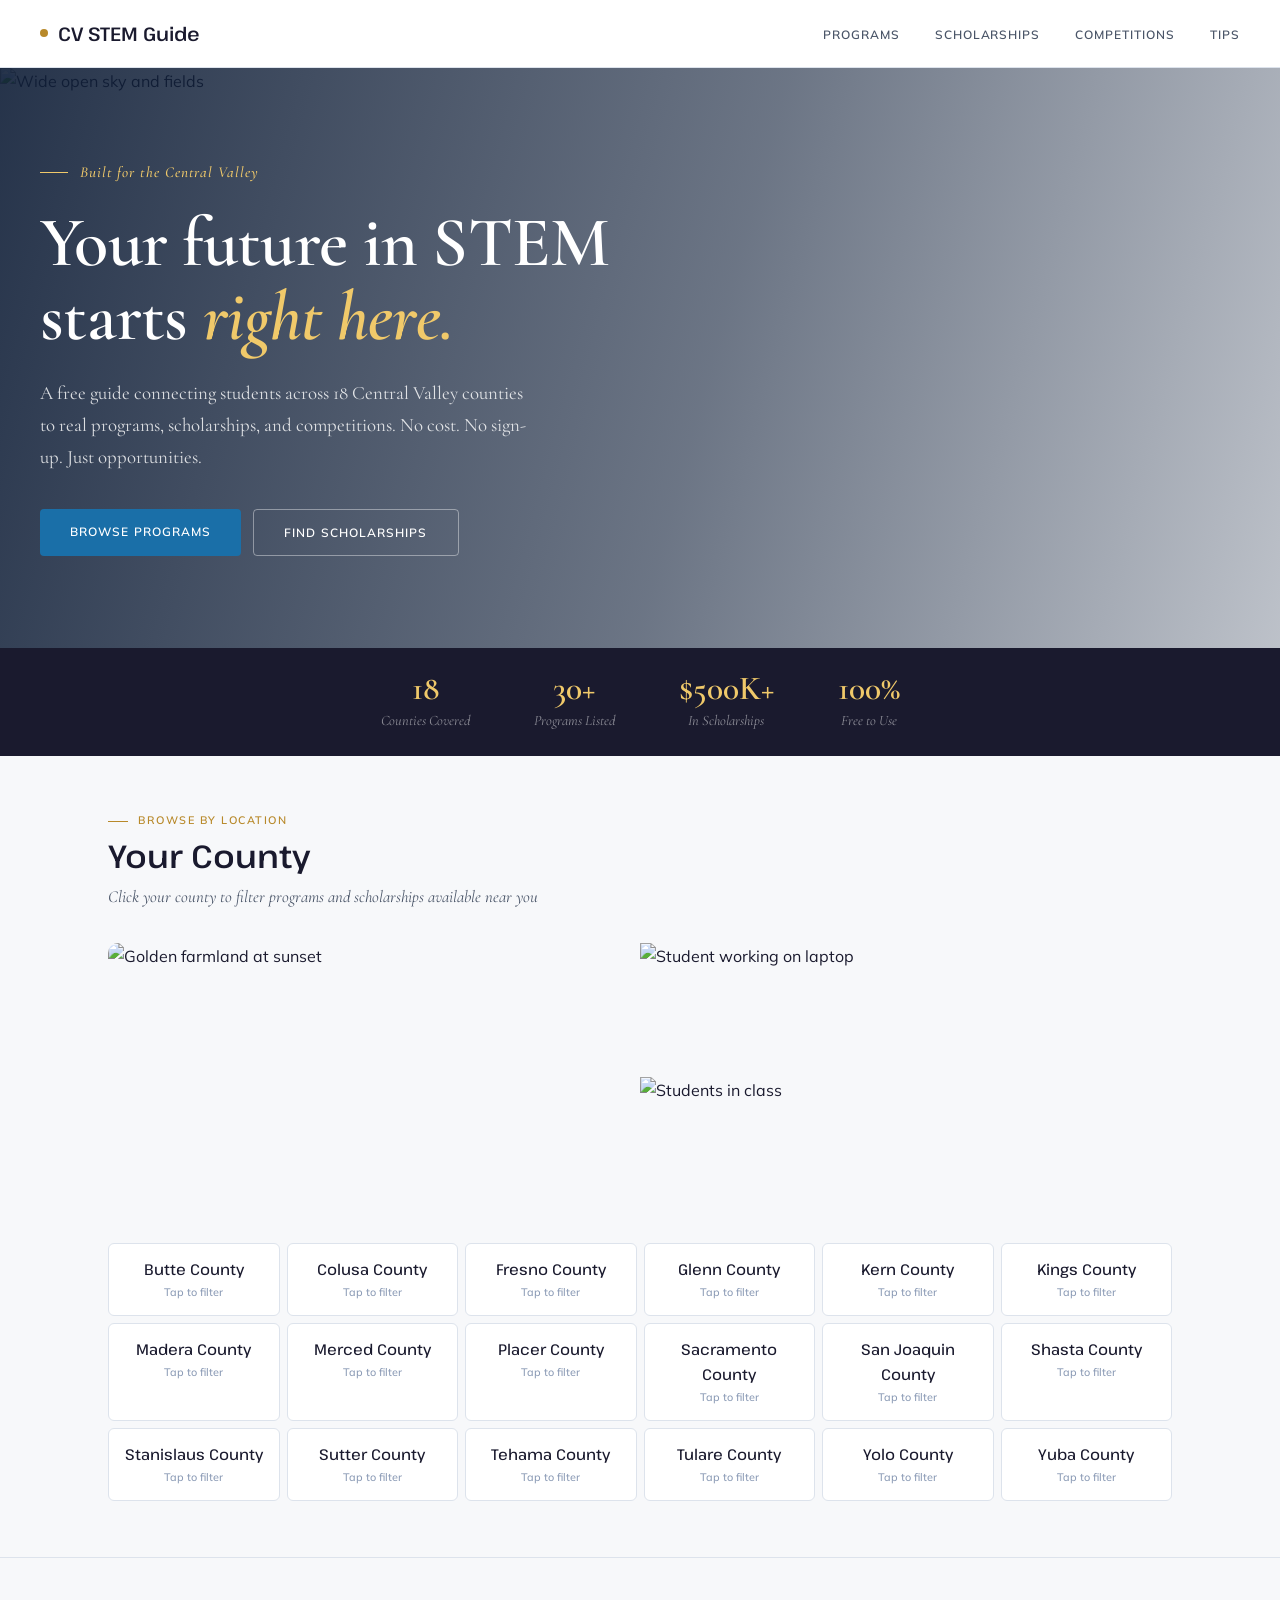
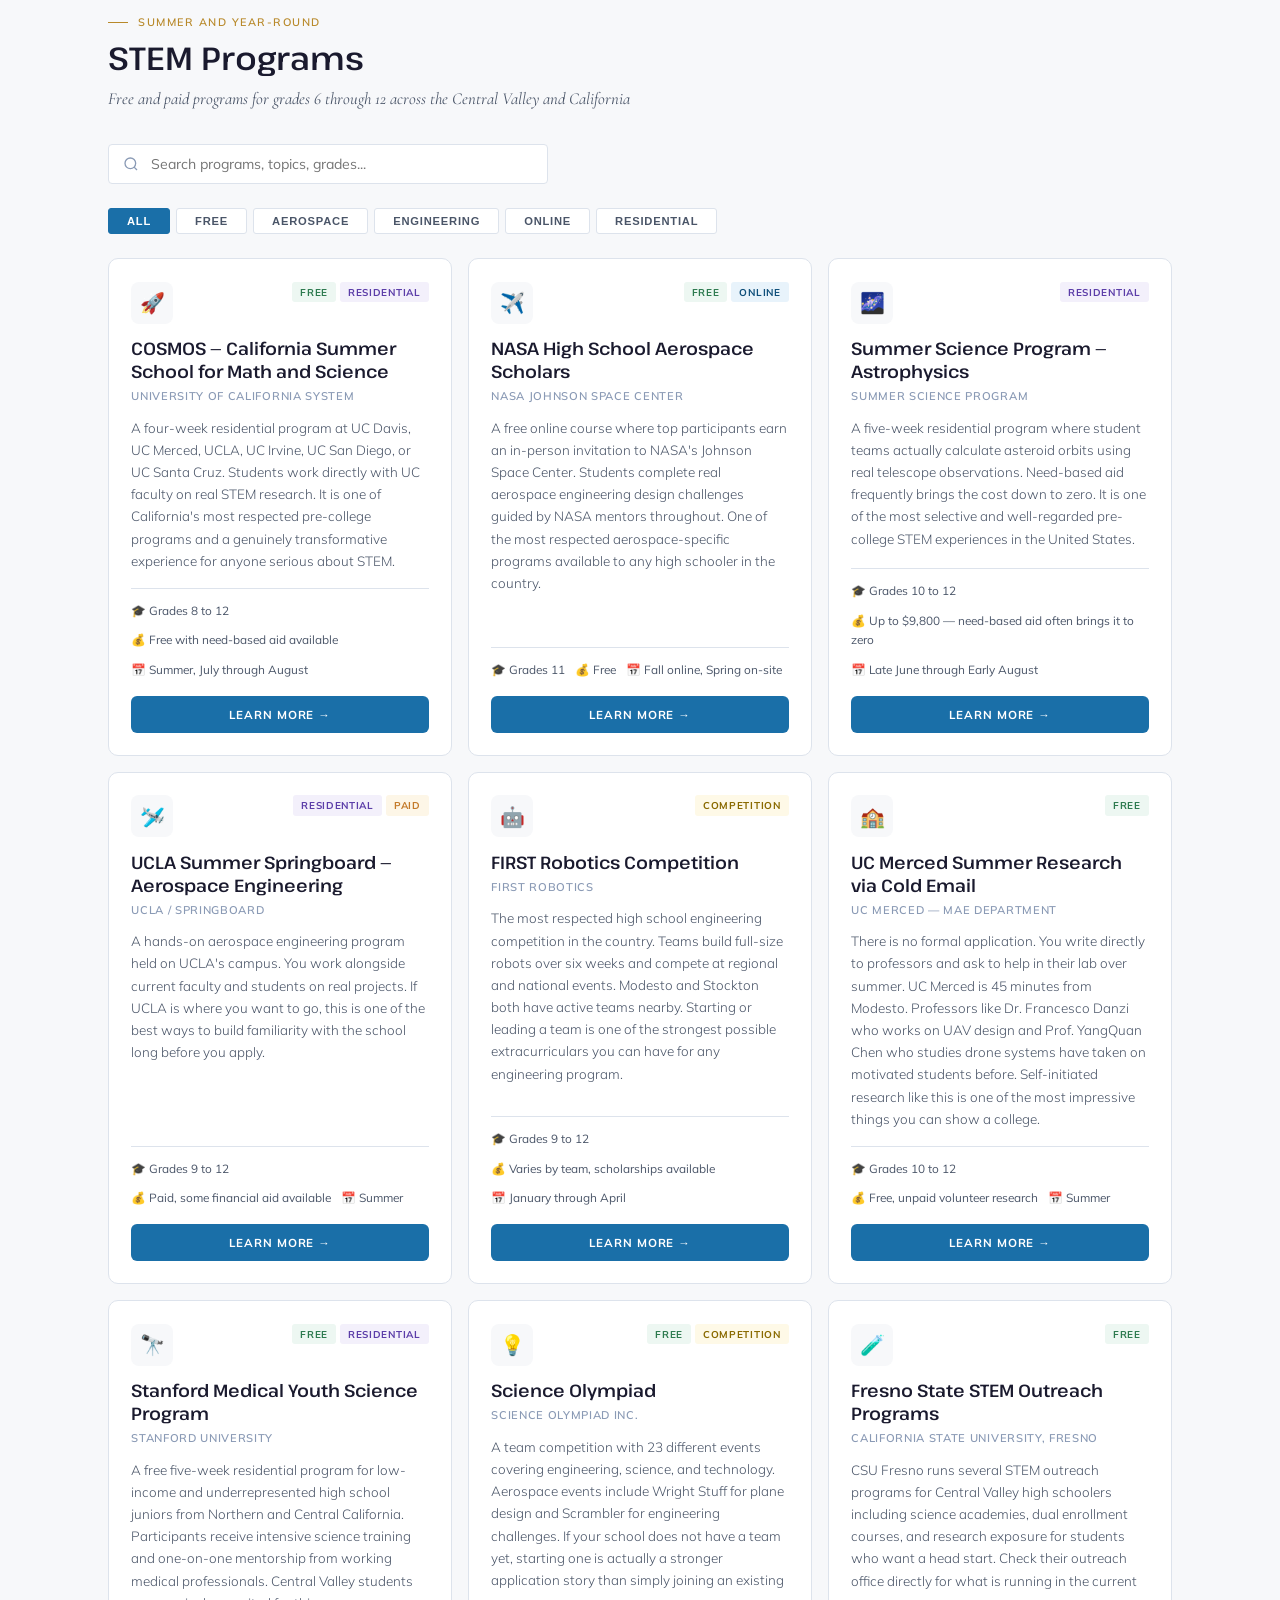
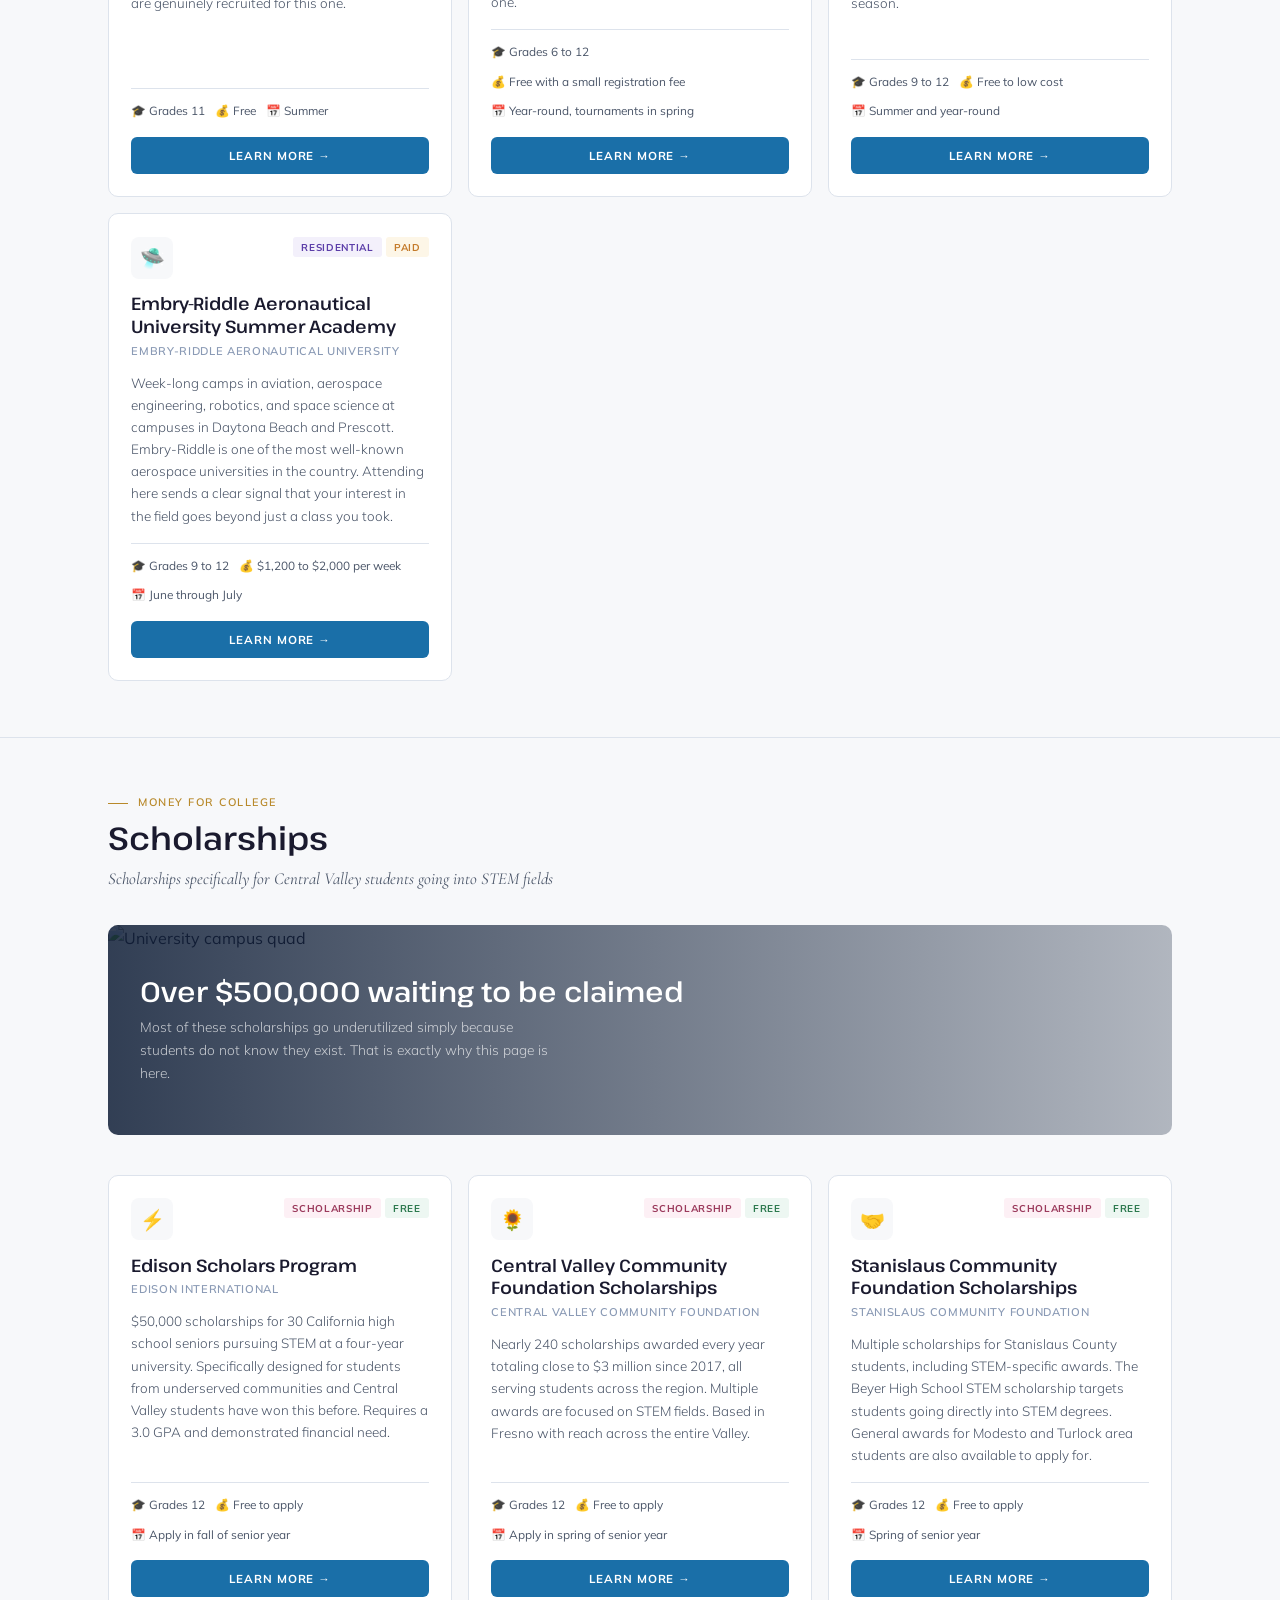
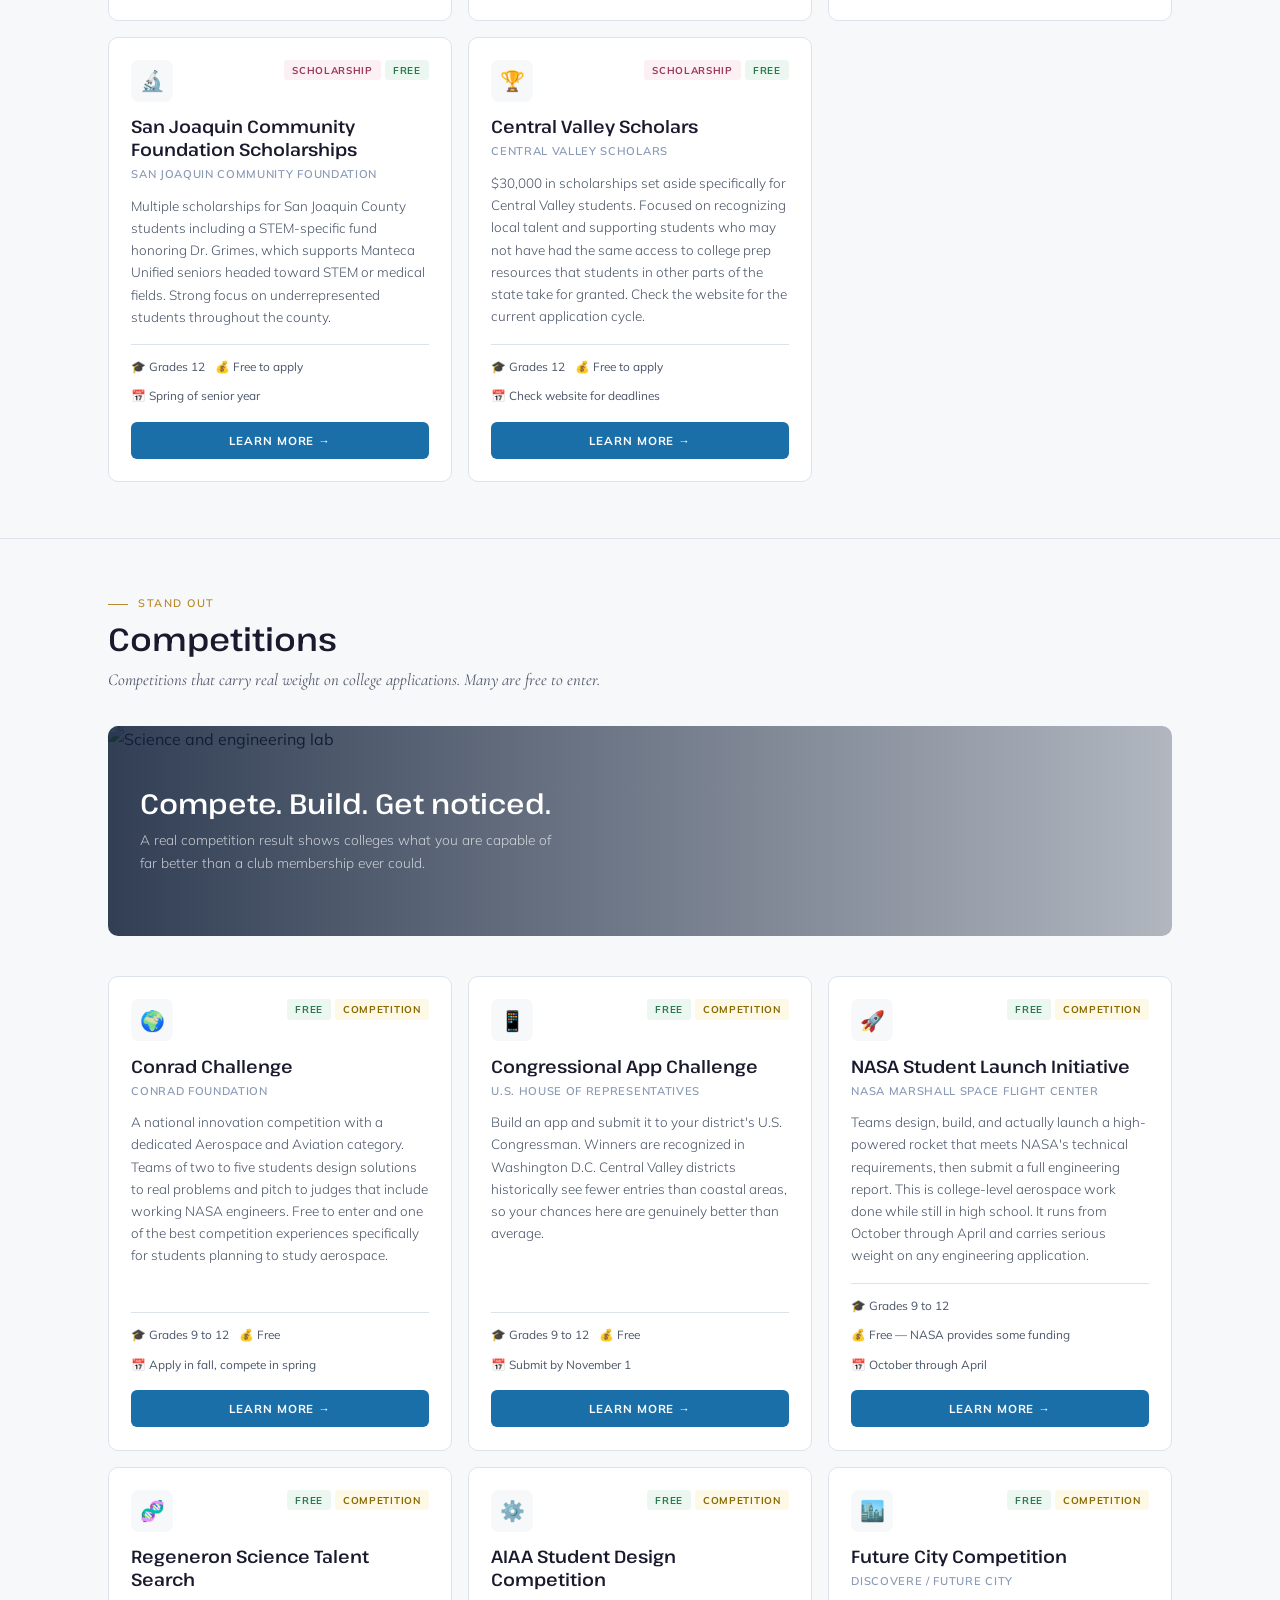
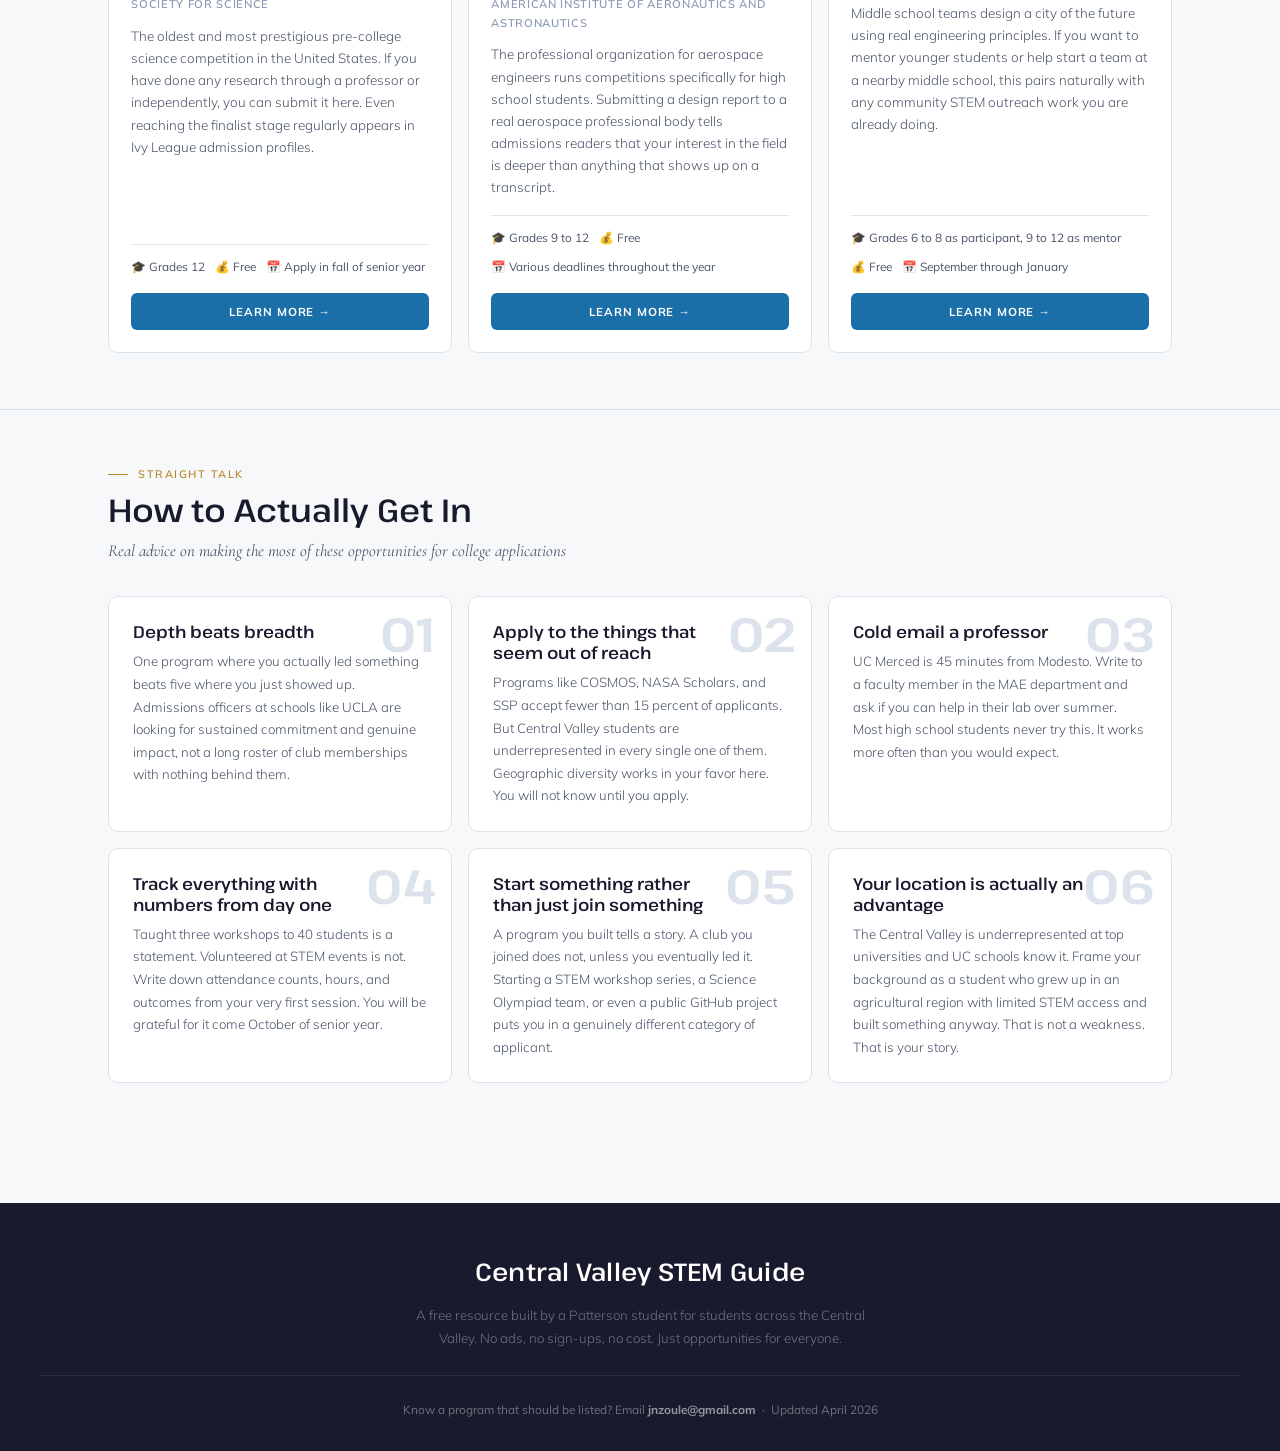
==== index.html @ 613af741 "Add files via upload" ====
<!DOCTYPE html>
<html lang="en">
<head>
<meta charset="UTF-8">
<meta name="viewport" content="width=device-width, initial-scale=1.0">
<title>Central Valley STEM Guide</title>
<link href="https://fonts.googleapis.com/css2?family=Cormorant+Garamond:ital,wght@0,400;0,500;0,600;1,400;1,500&family=Pathway+Extreme:ital,opsz,wght@0,8,400;0,8,500;0,8,600;0,8,700;1,8,400;1,8,500&family=Mulish:wght@300;400;500;600&display=swap" rel="stylesheet">
<link rel="icon" href="data:image/svg+xml,<svg xmlns='http://www.w3.org/2000/svg' viewBox='0 0 100 100'><rect width='100' height='100' rx='18' fill='%231a6fa8'/><text y='72' x='50' text-anchor='middle' font-size='62' font-family='serif' fill='%23f0c96a' font-weight='bold'>CV</text></svg>">
<style>
  :root {
    --sky: #1a6fa8;
    --sky-dark: #0f4f7a;
    --sky-light: #e8f3fb;
    --gold: #b8892a;
    --gold-light: #fdf6e7;
    --green: #2d7a4f;
    --green-light: #edf7f2;
    --rose: #9b3a5c;
    --rose-light: #fdf0f5;
    --amber: #c47a2a;
    --ink: #1a1a2e;
    --ink-muted: #4a5568;
    --ink-faint: #8a9ab5;
    --surface: #f7f8fa;
    --white: #ffffff;
    --border: #dde3ec;
    --radius: 10px;
    --radius-sm: 6px;
  }
  * { box-sizing: border-box; margin: 0; padding: 0; }
  body { font-family: 'Mulish', sans-serif; background: var(--surface); color: var(--ink); line-height: 1.65; font-weight: 400; }

  nav {
    background: var(--white);
    border-bottom: 1px solid var(--border);
    padding: 0 2.5rem;
    display: flex;
    align-items: center;
    justify-content: space-between;
    height: 68px;
    position: sticky;
    top: 0;
    z-index: 100;
  }
  .nav-logo {
    font-family: 'Pathway Extreme', serif;
    font-weight: 600;
    font-size: 1.2rem;
    color: var(--ink);
    text-decoration: none;
    display: flex;
    align-items: center;
    gap: 10px;
    letter-spacing: 0em;
  }
  .logo-accent { width: 8px; height: 8px; border-radius: 50%; background: var(--gold); }
  .nav-links { display: flex; gap: 2.2rem; list-style: none; }
  .nav-links a {
    font-size: 0.75rem;
    font-weight: 600;
    color: var(--ink-muted);
    text-decoration: none;
    letter-spacing: 0.08em;
    text-transform: uppercase;
    transition: color 0.15s;
  }
  .nav-links a:hover { color: var(--sky); }

  .hero {
    position: relative;
    min-height: 580px;
    display: flex;
    align-items: center;
    overflow: hidden;
  }
  .hero-img {
    position: absolute;
    inset: 0;
    width: 100%;
    height: 100%;
    object-fit: cover;
    object-position: center 40%;
  }
  .hero-overlay {
    position: absolute;
    inset: 0;
    background: linear-gradient(105deg, rgba(15,30,55,0.9) 0%, rgba(15,30,55,0.6) 55%, rgba(15,30,55,0.25) 100%);
  }
  .hero-content {
    position: relative;
    z-index: 2;
    padding: 5rem 2.5rem;
    max-width: 680px;
  }
  .hero-eyebrow {
    font-family: 'Cormorant Garamond', serif;
    font-size: 0.95rem;
    font-weight: 500;
    font-style: italic;
    letter-spacing: 0.06em;
    color: #f0c96a;
    margin-bottom: 1.3rem;
    display: flex;
    align-items: center;
    gap: 12px;
  }
  .hero-eyebrow::before { content: ''; display: block; width: 28px; height: 1px; background: #f0c96a; }
  .hero h1 {
    font-family: 'Cormorant Garamond', serif;
    font-weight: 600;
    font-size: clamp(2.8rem, 5.5vw, 4.4rem);
    color: var(--white);
    line-height: 1.06;
    margin-bottom: 1.4rem;
    letter-spacing: -0.01em;
  }
  .hero h1 em { font-style: italic; color: #f0c96a; }
  .hero-sub {
    font-family: 'Cormorant Garamond', serif;
    font-size: 1.18rem;
    color: rgba(255,255,255,0.82);
    max-width: 500px;
    margin-bottom: 2.2rem;
    font-weight: 400;
    line-height: 1.7;
  }
  .hero-actions { display: flex; gap: 12px; flex-wrap: wrap; }
  .btn-primary {
    background: var(--sky);
    color: white;
    padding: 13px 30px;
    border-radius: 4px;
    font-weight: 600;
    font-size: 0.75rem;
    letter-spacing: 0.09em;
    text-transform: uppercase;
    text-decoration: none;
    transition: background 0.15s, transform 0.1s;
    display: inline-block;
  }
  .btn-primary:hover { background: var(--sky-dark); transform: translateY(-1px); }
  .btn-ghost {
    background: transparent;
    color: white;
    border: 1px solid rgba(255,255,255,0.4);
    padding: 13px 30px;
    border-radius: 4px;
    font-weight: 600;
    font-size: 0.75rem;
    letter-spacing: 0.09em;
    text-transform: uppercase;
    text-decoration: none;
    transition: border-color 0.15s, transform 0.1s;
    display: inline-block;
  }
  .btn-ghost:hover { border-color: rgba(255,255,255,0.7); transform: translateY(-1px); }

  .stats-bar {
    background: var(--ink);
    padding: 1.5rem 2.5rem;
    display: flex;
    justify-content: center;
    gap: 4rem;
    flex-wrap: wrap;
  }
  .stat { text-align: center; }
  .stat-num {
    font-family: 'Cormorant Garamond', serif;
    font-weight: 600;
    font-size: 2.1rem;
    color: #f0c96a;
    line-height: 1;
  }
  .stat-label {
    font-family: 'Cormorant Garamond', serif;
    font-size: 0.9rem;
    color: rgba(255,255,255,0.5);
    font-weight: 400;
    font-style: italic;
    margin-top: 3px;
  }

  .container { max-width: 1120px; margin: 0 auto; padding: 0 1.75rem; }
  section { padding: 3.5rem 0; }
  .section-header { margin-bottom: 2rem; }
  .section-tag {
    font-size: 0.68rem;
    font-weight: 600;
    letter-spacing: 0.14em;
    text-transform: uppercase;
    color: var(--gold);
    margin-bottom: 0.5rem;
    display: flex;
    align-items: center;
    gap: 10px;
  }
  .section-tag::before { content: ''; display: block; width: 20px; height: 1px; background: var(--gold); }
  .section-title {
    font-family: 'Pathway Extreme', serif;
    font-weight: 600;
    font-size: 2rem;
    color: var(--ink);
    letter-spacing: 0em;
    line-height: 1.15;
  }
  .section-sub { font-family: 'Cormorant Garamond', serif; font-size: 1.05rem; color: var(--ink-muted); margin-top: 0.5rem; font-weight: 400; font-style: italic; }

  .photo-strip {
    display: grid;
    grid-template-columns: 2fr 1fr 1fr;
    gap: 8px;
    height: 260px;
    border-radius: var(--radius);
    overflow: hidden;
    margin-bottom: 2.5rem;
  }
  .photo-strip > img, .sub-photos img {
    width: 100%;
    height: 100%;
    object-fit: cover;
    transition: transform 0.4s ease;
    display: block;
  }
  .photo-strip > img:hover, .sub-photos img:hover { transform: scale(1.04); }
  .sub-photos { display: grid; grid-template-rows: 1fr 1fr; gap: 8px; overflow: hidden; }

  .filter-bar { display: flex; gap: 6px; flex-wrap: wrap; margin-bottom: 1.5rem; }
  .filter-btn {
    padding: 6px 18px;
    border-radius: 3px;
    font-size: 0.7rem;
    font-weight: 700;
    letter-spacing: 0.07em;
    text-transform: uppercase;
    border: 1px solid var(--border);
    background: var(--white);
    color: var(--ink-muted);
    cursor: pointer;
    transition: all 0.15s;
  }
  .filter-btn:hover, .filter-btn.active { background: var(--sky); border-color: var(--sky); color: white; }

  .search-wrap { margin-bottom: 1.5rem; }
  .search-input {
    width: 100%;
    max-width: 440px;
    padding: 10px 16px 10px 42px;
    border: 1px solid var(--border);
    border-radius: 4px;
    font-size: 0.88rem;
    font-family: 'Mulish', sans-serif;
    background: var(--white);
    color: var(--ink);
    outline: none;
    transition: border-color 0.15s;
    background-image: url("data:image/svg+xml,%3Csvg xmlns='http://www.w3.org/2000/svg' width='16' height='16' viewBox='0 0 24 24' fill='none' stroke='%238a9ab5' stroke-width='2'%3E%3Ccircle cx='11' cy='11' r='8'/%3E%3Cpath d='m21 21-4.35-4.35'/%3E%3C/svg%3E");
    background-repeat: no-repeat;
    background-position: 14px center;
  }
  .search-input:focus { border-color: var(--sky); }

  .card-grid { display: grid; grid-template-columns: repeat(auto-fill, minmax(320px, 1fr)); gap: 1rem; }
  .program-card {
    background: var(--white);
    border: 1px solid var(--border);
    border-radius: var(--radius);
    padding: 1.4rem;
    transition: box-shadow 0.2s, transform 0.15s;
    display: flex;
    flex-direction: column;
  }
  .program-card:hover { box-shadow: 0 6px 24px rgba(0,0,0,0.07); transform: translateY(-2px); }
  .card-top { display: flex; align-items: flex-start; justify-content: space-between; margin-bottom: 0.85rem; gap: 12px; }
  .card-icon { width: 42px; height: 42px; border-radius: 8px; display: flex; align-items: center; justify-content: center; font-size: 20px; flex-shrink: 0; background: var(--surface); }
  .card-badges { display: flex; flex-wrap: wrap; gap: 4px; }
  .badge { font-size: 0.62rem; font-weight: 700; letter-spacing: 0.07em; text-transform: uppercase; padding: 2px 8px; border-radius: 3px; white-space: nowrap; }
  .badge-free { background: var(--green-light); color: var(--green); }
  .badge-online { background: var(--sky-light); color: var(--sky-dark); }
  .badge-residential { background: #f3f0fb; color: #5b3da8; }
  .badge-paid { background: var(--gold-light); color: var(--amber); }
  .badge-competition { background: #fef9e7; color: #8a6a00; }
  .badge-scholarship { background: var(--rose-light); color: var(--rose); }
  .card-title { font-family: 'Pathway Extreme', serif; font-weight: 600; font-size: 1.1rem; color: var(--ink); margin-bottom: 0.25rem; line-height: 1.3; }
  .card-org { font-size: 0.7rem; color: var(--ink-faint); margin-bottom: 0.7rem; font-weight: 600; letter-spacing: 0.06em; text-transform: uppercase; }
  .card-desc { font-size: 0.84rem; color: var(--ink-muted); line-height: 1.65; flex: 1; margin-bottom: 1rem; font-weight: 300; }
  .card-meta { display: flex; flex-wrap: wrap; gap: 10px; margin-bottom: 1rem; font-size: 0.74rem; color: var(--ink-muted); padding-top: 0.75rem; border-top: 1px solid var(--border); }
  .card-link { display: block; text-align: center; background: var(--sky); border-radius: var(--radius-sm); padding: 9px; font-size: 0.72rem; font-weight: 700; letter-spacing: 0.08em; text-transform: uppercase; color: white; text-decoration: none; transition: background 0.15s; margin-top: auto; }
  .card-link:hover { background: var(--sky-dark); }

  .county-grid { display: grid; grid-template-columns: repeat(auto-fill, minmax(155px, 1fr)); gap: 7px; }
  .county-card { background: var(--white); border: 1px solid var(--border); border-radius: var(--radius-sm); padding: 13px 15px; cursor: pointer; transition: all 0.15s; text-align: center; }
  .county-card:hover, .county-card.active { border-color: var(--sky); background: var(--sky-light); }
  .county-name { font-family: 'Pathway Extreme', serif; font-weight: 500; font-size: 0.95rem; color: var(--ink); }
  .county-count { font-size: 0.68rem; color: var(--ink-faint); margin-top: 2px; font-weight: 500; }

  .feature-banner { position: relative; border-radius: var(--radius); overflow: hidden; height: 210px; margin-bottom: 2.5rem; }
  .feature-banner img { width: 100%; height: 100%; object-fit: cover; object-position: center 55%; }
  .feature-banner-overlay { position: absolute; inset: 0; background: linear-gradient(90deg, rgba(15,30,55,0.85) 0%, rgba(15,30,55,0.3) 100%); display: flex; align-items: center; padding: 2rem; }
  .feature-banner-text h2 { font-family: 'Pathway Extreme', serif; font-size: 1.75rem; font-weight: 600; color: white; margin-bottom: 0.5rem; line-height: 1.2; }
  .feature-banner-text p { font-size: 0.86rem; color: rgba(255,255,255,0.7); font-weight: 300; max-width: 420px; line-height: 1.65; }

  .tips-grid { display: grid; grid-template-columns: repeat(auto-fill, minmax(290px, 1fr)); gap: 1rem; }
  .tip-card { background: var(--white); border: 1px solid var(--border); border-radius: var(--radius); padding: 1.5rem; position: relative; overflow: hidden; }
  .tip-num { font-family: 'Pathway Extreme', serif; font-size: 3rem; font-weight: 700; color: var(--border); line-height: 1; position: absolute; top: 0.8rem; right: 1rem; }
  .tip-title { font-family: 'Pathway Extreme', serif; font-weight: 600; font-size: 1.05rem; margin-bottom: 0.5rem; color: var(--ink); padding-right: 3.5rem; line-height: 1.25; }
  .tip-text { font-size: 0.83rem; color: var(--ink-muted); line-height: 1.7; font-weight: 300; }

  footer { background: var(--ink); color: rgba(255,255,255,0.38); padding: 3rem 2.5rem 2rem; margin-top: 4rem; text-align: center; }
  .footer-logo { font-family: 'Pathway Extreme', serif; font-weight: 600; font-size: 1.55rem; color: white; margin-bottom: 0.75rem; letter-spacing: 0.01em; }
  footer p { font-size: 0.83rem; max-width: 460px; margin: 0 auto 1.5rem; line-height: 1.75; font-weight: 300; }
  .footer-note { font-size: 0.74rem; border-top: 1px solid rgba(255,255,255,0.08); padding-top: 1.5rem; margin-top: 1.5rem; }

  .divider { border: none; border-top: 1px solid var(--border); }

  @media (max-width: 640px) {
    .nav-links { display: none; }
    .stats-bar { gap: 2rem; }
    .photo-strip { grid-template-columns: 1fr; height: auto; }
    .photo-strip > img:first-child { height: 200px; }
    .sub-photos { grid-template-rows: unset; grid-template-columns: 1fr 1fr; }
    .sub-photos img { height: 130px; }
    .hero { min-height: 480px; }
  }
</style>
</head>
<body>

<nav>
  <a href="#" class="nav-logo"><div class="logo-accent"></div>CV STEM Guide</a>
  <ul class="nav-links">
    <li><a href="#programs">Programs</a></li>
    <li><a href="#scholarships">Scholarships</a></li>
    <li><a href="#competitions">Competitions</a></li>
    <li><a href="#tips">Tips</a></li>
  </ul>
</nav>

<div class="hero">
  <img class="hero-img" src="https://images.unsplash.com/photo-1504711434969-e33886168f5c?w=1600&q=85" alt="Wide open sky and fields">
  <div class="hero-overlay"></div>
  <div class="hero-content">
    <div class="hero-eyebrow">Built for the Central Valley</div>
    <h1>Your future in STEM<br>starts <em>right here.</em></h1>
    <p class="hero-sub">A free guide connecting students across 18 Central Valley counties to real programs, scholarships, and competitions. No cost. No sign-up. Just opportunities.</p>
    <div class="hero-actions">
      <a href="#programs" class="btn-primary">Browse Programs</a>
      <a href="#scholarships" class="btn-ghost">Find Scholarships</a>
    </div>
  </div>
</div>

<div class="stats-bar">
  <div class="stat"><div class="stat-num">18</div><div class="stat-label">Counties Covered</div></div>
  <div class="stat"><div class="stat-num">30+</div><div class="stat-label">Programs Listed</div></div>
  <div class="stat"><div class="stat-num">$500K+</div><div class="stat-label">In Scholarships</div></div>
  <div class="stat"><div class="stat-num">100%</div><div class="stat-label">Free to Use</div></div>
</div>

<section id="counties">
  <div class="container">
    <div class="section-header">
      <div class="section-tag">Browse by Location</div>
      <div class="section-title">Your County</div>
      <div class="section-sub">Click your county to filter programs and scholarships available near you</div>
    </div>
    <div class="photo-strip">
      <img src="https://images.unsplash.com/photo-1500382017468-9049fed747ef?w=1000&q=85" alt="Golden farmland at sunset">
      <div class="sub-photos">
        <img src="https://images.unsplash.com/photo-1573496359142-b8d87734a5a2?w=600&q=85" alt="Student working on laptop">
        <img src="https://images.unsplash.com/photo-1509062522246-3755977927d7?w=600&q=85" alt="Students in class">
      </div>
    </div>
    <div class="county-grid" id="county-grid"></div>
  </div>
</section>

<hr class="divider">

<section id="programs">
  <div class="container">
    <div class="section-header">
      <div class="section-tag">Summer and Year-Round</div>
      <div class="section-title">STEM Programs</div>
      <div class="section-sub">Free and paid programs for grades 6 through 12 across the Central Valley and California</div>
    </div>
    <div class="search-wrap">
      <input type="text" class="search-input" id="prog-search" placeholder="Search programs, topics, grades..." oninput="filterCards()">
    </div>
    <div class="filter-bar">
      <button class="filter-btn active" onclick="setFilter('all',this)">All</button>
      <button class="filter-btn" onclick="setFilter('free',this)">Free</button>
      <button class="filter-btn" onclick="setFilter('aerospace',this)">Aerospace</button>
      <button class="filter-btn" onclick="setFilter('engineering',this)">Engineering</button>
      <button class="filter-btn" onclick="setFilter('online',this)">Online</button>
      <button class="filter-btn" onclick="setFilter('residential',this)">Residential</button>
    </div>
    <div class="card-grid" id="programs-grid"></div>
  </div>
</section>

<hr class="divider">

<section id="scholarships">
  <div class="container">
    <div class="section-header">
      <div class="section-tag">Money for College</div>
      <div class="section-title">Scholarships</div>
      <div class="section-sub">Scholarships specifically for Central Valley students going into STEM fields</div>
    </div>
    <div class="feature-banner">
      <img src="https://images.unsplash.com/photo-1541339907198-e08756dedf3f?w=1400&q=85" alt="University campus quad">
      <div class="feature-banner-overlay">
        <div class="feature-banner-text">
          <h2>Over $500,000 waiting to be claimed</h2>
          <p>Most of these scholarships go underutilized simply because students do not know they exist. That is exactly why this page is here.</p>
        </div>
      </div>
    </div>
    <div class="card-grid" id="scholarships-grid"></div>
  </div>
</section>

<hr class="divider">

<section id="competitions">
  <div class="container">
    <div class="section-header">
      <div class="section-tag">Stand Out</div>
      <div class="section-title">Competitions</div>
      <div class="section-sub">Competitions that carry real weight on college applications. Many are free to enter.</div>
    </div>
    <div class="feature-banner">
      <img src="https://images.unsplash.com/photo-1635070041078-e363dbe005cb?w=1400&q=85" alt="Science and engineering lab">
      <div class="feature-banner-overlay">
        <div class="feature-banner-text">
          <h2>Compete. Build. Get noticed.</h2>
          <p>A real competition result shows colleges what you are capable of far better than a club membership ever could.</p>
        </div>
      </div>
    </div>
    <div class="card-grid" id="competitions-grid"></div>
  </div>
</section>

<hr class="divider">

<section id="tips">
  <div class="container">
    <div class="section-header">
      <div class="section-tag">Straight Talk</div>
      <div class="section-title">How to Actually Get In</div>
      <div class="section-sub">Real advice on making the most of these opportunities for college applications</div>
    </div>
    <div class="tips-grid" id="tips-grid"></div>
  </div>
</section>

<footer>
  <div class="footer-logo">Central Valley STEM Guide</div>
  <p>A free resource built by a Patterson student for students across the Central Valley. No ads, no sign-ups, no cost. Just opportunities for everyone.</p>
  <div class="footer-note">
    Know a program that should be listed? Email <strong style="color:rgba(255,255,255,0.55)">jnzoule@gmail.com</strong> &nbsp;&middot;&nbsp; Updated April 2026
  </div>
</footer>

<script>
const COUNTIES = ["Butte","Colusa","Fresno","Glenn","Kern","Kings","Madera","Merced","Placer","Sacramento","San Joaquin","Shasta","Stanislaus","Sutter","Tehama","Tulare","Yolo","Yuba"];

const PROGRAMS = [
  { icon:"🚀", title:"COSMOS — California Summer School for Math and Science", org:"University of California System",
    desc:"A four-week residential program at UC Davis, UC Merced, UCLA, UC Irvine, UC San Diego, or UC Santa Cruz. Students work directly with UC faculty on real STEM research. It is one of California's most respected pre-college programs and a genuinely transformative experience for anyone serious about STEM.",
    grades:"8 to 12", cost:"Free with need-based aid available", timing:"Summer, July through August",
    tags:["free","residential","engineering","aerospace"], link:"https://cosmos-ucop.ucdavis.edu/", badges:["free","residential"], counties:"all" },
  { icon:"✈️", title:"NASA High School Aerospace Scholars", org:"NASA Johnson Space Center",
    desc:"A free online course where top participants earn an in-person invitation to NASA's Johnson Space Center. Students complete real aerospace engineering design challenges guided by NASA mentors throughout. One of the most respected aerospace-specific programs available to any high schooler in the country.",
    grades:"11", cost:"Free", timing:"Fall online, Spring on-site",
    tags:["free","aerospace","online","engineering"], link:"https://www.nasa.gov/learning-resources/high-school-aerospace-scholars/", badges:["free","online"], counties:"all" },
  { icon:"🌌", title:"Summer Science Program — Astrophysics", org:"Summer Science Program",
    desc:"A five-week residential program where student teams actually calculate asteroid orbits using real telescope observations. Need-based aid frequently brings the cost down to zero. It is one of the most selective and well-regarded pre-college STEM experiences in the United States.",
    grades:"10 to 12", cost:"Up to $9,800 — need-based aid often brings it to zero", timing:"Late June through Early August",
    tags:["free","residential","aerospace"], link:"https://summerscience.org/", badges:["residential"], counties:"all" },
  { icon:"🛩️", title:"UCLA Summer Springboard — Aerospace Engineering", org:"UCLA / Springboard",
    desc:"A hands-on aerospace engineering program held on UCLA's campus. You work alongside current faculty and students on real projects. If UCLA is where you want to go, this is one of the best ways to build familiarity with the school long before you apply.",
    grades:"9 to 12", cost:"Paid, some financial aid available", timing:"Summer",
    tags:["aerospace","engineering","residential"], link:"https://summerspringboard.com/teen-programs/aerospace-engineering-at-ucla/", badges:["residential","paid"], counties:"all" },
  { icon:"🤖", title:"FIRST Robotics Competition", org:"FIRST Robotics",
    desc:"The most respected high school engineering competition in the country. Teams build full-size robots over six weeks and compete at regional and national events. Modesto and Stockton both have active teams nearby. Starting or leading a team is one of the strongest possible extracurriculars you can have for any engineering program.",
    grades:"9 to 12", cost:"Varies by team, scholarships available", timing:"January through April",
    tags:["engineering","competition"], link:"https://www.firstinspires.org/robotics/frc", badges:["competition"], counties:"all" },
  { icon:"🏫", title:"UC Merced Summer Research via Cold Email", org:"UC Merced — MAE Department",
    desc:"There is no formal application. You write directly to professors and ask to help in their lab over summer. UC Merced is 45 minutes from Modesto. Professors like Dr. Francesco Danzi who works on UAV design and Prof. YangQuan Chen who studies drone systems have taken on motivated students before. Self-initiated research like this is one of the most impressive things you can show a college.",
    grades:"10 to 12", cost:"Free, unpaid volunteer research", timing:"Summer",
    tags:["free","aerospace","engineering","online"], link:"https://mae.ucmerced.edu/faculty", badges:["free"], counties:["Stanislaus","San Joaquin","Merced","Fresno","Madera","Kings","Tulare"] },
  { icon:"🔭", title:"Stanford Medical Youth Science Program", org:"Stanford University",
    desc:"A free five-week residential program for low-income and underrepresented high school juniors from Northern and Central California. Participants receive intensive science training and one-on-one mentorship from working medical professionals. Central Valley students are genuinely recruited for this one.",
    grades:"11", cost:"Free", timing:"Summer",
    tags:["free","residential"], link:"https://smysp.stanford.edu/", badges:["free","residential"], counties:["Fresno","Kern","Kings","Madera","Merced","San Joaquin","Stanislaus","Tulare"] },
  { icon:"💡", title:"Science Olympiad", org:"Science Olympiad Inc.",
    desc:"A team competition with 23 different events covering engineering, science, and technology. Aerospace events include Wright Stuff for plane design and Scrambler for engineering challenges. If your school does not have a team yet, starting one is actually a stronger application story than simply joining an existing one.",
    grades:"6 to 12", cost:"Free with a small registration fee", timing:"Year-round, tournaments in spring",
    tags:["free","engineering","aerospace","competition"], link:"https://www.soinc.org/", badges:["free","competition"], counties:"all" },
  { icon:"🧪", title:"Fresno State STEM Outreach Programs", org:"California State University, Fresno",
    desc:"CSU Fresno runs several STEM outreach programs for Central Valley high schoolers including science academies, dual enrollment courses, and research exposure for students who want a head start. Check their outreach office directly for what is running in the current season.",
    grades:"9 to 12", cost:"Free to low cost", timing:"Summer and year-round",
    tags:["free","engineering"], link:"https://www.fresnostate.edu/", badges:["free"], counties:["Fresno","Madera","Kings","Tulare","Merced"] },
  { icon:"🛸", title:"Embry-Riddle Aeronautical University Summer Academy", org:"Embry-Riddle Aeronautical University",
    desc:"Week-long camps in aviation, aerospace engineering, robotics, and space science at campuses in Daytona Beach and Prescott. Embry-Riddle is one of the most well-known aerospace universities in the country. Attending here sends a clear signal that your interest in the field goes beyond just a class you took.",
    grades:"9 to 12", cost:"$1,200 to $2,000 per week", timing:"June through July",
    tags:["aerospace","residential","engineering"], link:"https://daytonabeach.erau.edu/academics/summer-academy", badges:["residential","paid"], counties:"all" },
];

const SCHOLARSHIPS = [
  { icon:"⚡", title:"Edison Scholars Program", org:"Edison International",
    desc:"$50,000 scholarships for 30 California high school seniors pursuing STEM at a four-year university. Specifically designed for students from underserved communities and Central Valley students have won this before. Requires a 3.0 GPA and demonstrated financial need.",
    grades:"12", cost:"Free to apply", timing:"Apply in fall of senior year",
    tags:["scholarship"], link:"https://www.edison.com/community/edison-scholars", badges:["scholarship","free"], counties:["Fresno","Kern","Kings","Madera","Merced","San Joaquin","Stanislaus","Tulare"] },
  { icon:"🌻", title:"Central Valley Community Foundation Scholarships", org:"Central Valley Community Foundation",
    desc:"Nearly 240 scholarships awarded every year totaling close to $3 million since 2017, all serving students across the region. Multiple awards are focused on STEM fields. Based in Fresno with reach across the entire Valley.",
    grades:"12", cost:"Free to apply", timing:"Apply in spring of senior year",
    tags:["scholarship"], link:"https://www.centralvalleycf.org/scholarships", badges:["scholarship","free"], counties:["Fresno","Madera","Kings","Tulare","Merced","Kern"] },
  { icon:"🤝", title:"Stanislaus Community Foundation Scholarships", org:"Stanislaus Community Foundation",
    desc:"Multiple scholarships for Stanislaus County students, including STEM-specific awards. The Beyer High School STEM scholarship targets students going directly into STEM degrees. General awards for Modesto and Turlock area students are also available to apply for.",
    grades:"12", cost:"Free to apply", timing:"Spring of senior year",
    tags:["scholarship"], link:"https://www.stanislauscf.org/scholarships", badges:["scholarship","free"], counties:["Stanislaus"] },
  { icon:"🔬", title:"San Joaquin Community Foundation Scholarships", org:"San Joaquin Community Foundation",
    desc:"Multiple scholarships for San Joaquin County students including a STEM-specific fund honoring Dr. Grimes, which supports Manteca Unified seniors headed toward STEM or medical fields. Strong focus on underrepresented students throughout the county.",
    grades:"12", cost:"Free to apply", timing:"Spring of senior year",
    tags:["scholarship"], link:"https://sanjoaquincf.org/scholarships/", badges:["scholarship","free"], counties:["San Joaquin"] },
  { icon:"🏆", title:"Central Valley Scholars", org:"Central Valley Scholars",
    desc:"$30,000 in scholarships set aside specifically for Central Valley students. Focused on recognizing local talent and supporting students who may not have had the same access to college prep resources that students in other parts of the state take for granted. Check the website for the current application cycle.",
    grades:"12", cost:"Free to apply", timing:"Check website for deadlines",
    tags:["scholarship"], link:"https://www.centralvalleyscholars.org/scholarships", badges:["scholarship","free"], counties:"all" },
];

const COMPETITIONS = [
  { icon:"🌍", title:"Conrad Challenge", org:"Conrad Foundation",
    desc:"A national innovation competition with a dedicated Aerospace and Aviation category. Teams of two to five students design solutions to real problems and pitch to judges that include working NASA engineers. Free to enter and one of the best competition experiences specifically for students planning to study aerospace.",
    grades:"9 to 12", cost:"Free", timing:"Apply in fall, compete in spring",
    tags:["free","aerospace","competition"], link:"https://www.conradchallenge.org/", badges:["free","competition"], counties:"all" },
  { icon:"📱", title:"Congressional App Challenge", org:"U.S. House of Representatives",
    desc:"Build an app and submit it to your district's U.S. Congressman. Winners are recognized in Washington D.C. Central Valley districts historically see fewer entries than coastal areas, so your chances here are genuinely better than average.",
    grades:"9 to 12", cost:"Free", timing:"Submit by November 1",
    tags:["free","competition","online"], link:"https://www.congressionalappchallenge.us/", badges:["free","competition"], counties:"all" },
  { icon:"🚀", title:"NASA Student Launch Initiative", org:"NASA Marshall Space Flight Center",
    desc:"Teams design, build, and actually launch a high-powered rocket that meets NASA's technical requirements, then submit a full engineering report. This is college-level aerospace work done while still in high school. It runs from October through April and carries serious weight on any engineering application.",
    grades:"9 to 12", cost:"Free — NASA provides some funding", timing:"October through April",
    tags:["free","aerospace","engineering","competition"], link:"https://www.nasa.gov/learning-resources/nasa-student-launch/", badges:["free","competition"], counties:"all" },
  { icon:"🧬", title:"Regeneron Science Talent Search", org:"Society for Science",
    desc:"The oldest and most prestigious pre-college science competition in the United States. If you have done any research through a professor or independently, you can submit it here. Even reaching the finalist stage regularly appears in Ivy League admission profiles.",
    grades:"12", cost:"Free", timing:"Apply in fall of senior year",
    tags:["free","competition"], link:"https://www.societyforscience.org/regeneron-sts/", badges:["free","competition"], counties:"all" },
  { icon:"⚙️", title:"AIAA Student Design Competition", org:"American Institute of Aeronautics and Astronautics",
    desc:"The professional organization for aerospace engineers runs competitions specifically for high school students. Submitting a design report to a real aerospace professional body tells admissions readers that your interest in the field is deeper than anything that shows up on a transcript.",
    grades:"9 to 12", cost:"Free", timing:"Various deadlines throughout the year",
    tags:["free","aerospace","competition"], link:"https://www.aiaa.org/get-involved/students-educators/Design-Competitions", badges:["free","competition"], counties:"all" },
  { icon:"🏙️", title:"Future City Competition", org:"DiscoverE / Future City",
    desc:"Middle school teams design a city of the future using real engineering principles. If you want to mentor younger students or help start a team at a nearby middle school, this pairs naturally with any community STEM outreach work you are already doing.",
    grades:"6 to 8 as participant, 9 to 12 as mentor", cost:"Free", timing:"September through January",
    tags:["free","engineering","competition"], link:"https://futurecity.org/", badges:["free","competition"], counties:"all" },
];

const TIPS = [
  { num:"01", title:"Depth beats breadth", text:"One program where you actually led something beats five where you just showed up. Admissions officers at schools like UCLA are looking for sustained commitment and genuine impact, not a long roster of club memberships with nothing behind them." },
  { num:"02", title:"Apply to the things that seem out of reach", text:"Programs like COSMOS, NASA Scholars, and SSP accept fewer than 15 percent of applicants. But Central Valley students are underrepresented in every single one of them. Geographic diversity works in your favor here. You will not know until you apply." },
  { num:"03", title:"Cold email a professor", text:"UC Merced is 45 minutes from Modesto. Write to a faculty member in the MAE department and ask if you can help in their lab over summer. Most high school students never try this. It works more often than you would expect." },
  { num:"04", title:"Track everything with numbers from day one", text:"Taught three workshops to 40 students is a statement. Volunteered at STEM events is not. Write down attendance counts, hours, and outcomes from your very first session. You will be grateful for it come October of senior year." },
  { num:"05", title:"Start something rather than just join something", text:"A program you built tells a story. A club you joined does not, unless you eventually led it. Starting a STEM workshop series, a Science Olympiad team, or even a public GitHub project puts you in a genuinely different category of applicant." },
  { num:"06", title:"Your location is actually an advantage", text:"The Central Valley is underrepresented at top universities and UC schools know it. Frame your background as a student who grew up in an agricultural region with limited STEM access and built something anyway. That is not a weakness. That is your story." },
];

let activeFilter = 'all', activeCounty = null;

const BADGE_MAP = { free:['badge-free','Free'], online:['badge-online','Online'], residential:['badge-residential','Residential'], paid:['badge-paid','Paid'], competition:['badge-competition','Competition'], scholarship:['badge-scholarship','Scholarship'] };

const matchesCounty = i => !activeCounty || i.counties === 'all' || i.counties.includes(activeCounty);
const matchesFilter = i => activeFilter === 'all' || i.tags.includes(activeFilter);
const matchesSearch = (i, q) => !q || (i.title+i.desc+i.org+i.tags.join(' ')).toLowerCase().includes(q.toLowerCase());

function badgeHTML(b) { return b.map(x => { const [c,l]=BADGE_MAP[x]||['','']; return `<span class="badge ${c}">${l}</span>`; }).join(''); }

function cardHTML(item) {
  return `<div class="program-card">
    <div class="card-top"><div class="card-icon">${item.icon}</div><div class="card-badges">${badgeHTML(item.badges)}</div></div>
    <div class="card-title">${item.title}</div>
    <div class="card-org">${item.org}</div>
    <div class="card-desc">${item.desc}</div>
    <div class="card-meta"><span>🎓 Grades ${item.grades}</span><span>💰 ${item.cost}</span><span>📅 ${item.timing}</span></div>
    <a href="${item.link}" target="_blank" class="card-link">Learn More &rarr;</a>
  </div>`;
}

function tipHTML(t) {
  return `<div class="tip-card"><div class="tip-num">${t.num}</div><div class="tip-title">${t.title}</div><div class="tip-text">${t.text}</div></div>`;
}

function empty(msg) { return `<p style="color:var(--ink-faint);font-size:.86rem;grid-column:1/-1;padding:1rem 0">${msg}</p>`; }

function setFilter(tag, btn) {
  activeFilter = tag;
  document.querySelectorAll('.filter-btn').forEach(b => b.classList.remove('active'));
  btn.classList.add('active');
  filterCards();
}

function filterByCounty(county, el) {
  if (activeCounty === county) { activeCounty = null; document.querySelectorAll('.county-card').forEach(c => c.classList.remove('active')); }
  else { activeCounty = county; document.querySelectorAll('.county-card').forEach(c => c.classList.remove('active')); el.classList.add('active'); }
  filterCards();
}

function filterCards() {
  const q = document.getElementById('prog-search').value;
  const fp = PROGRAMS.filter(p => matchesFilter(p) && matchesCounty(p) && matchesSearch(p,q));
  const fs = SCHOLARSHIPS.filter(p => matchesCounty(p) && matchesSearch(p,q));
  const fc = COMPETITIONS.filter(p => matchesCounty(p) && matchesSearch(p,q));
  document.getElementById('programs-grid').innerHTML = fp.length ? fp.map(cardHTML).join('') : empty('No programs match your current filters. Try adjusting your search or county selection.');
  document.getElementById('scholarships-grid').innerHTML = fs.length ? fs.map(cardHTML).join('') : empty('No scholarships match your current county filter.');
  document.getElementById('competitions-grid').innerHTML = fc.length ? fc.map(cardHTML).join('') : empty('No competitions match your current filters.');
}

document.getElementById('county-grid').innerHTML = COUNTIES.map(c => `<div class="county-card" onclick="filterByCounty('${c}',this)"><div class="county-name">${c} County</div><div class="county-count">Tap to filter</div></div>`).join('');
document.getElementById('tips-grid').innerHTML = TIPS.map(tipHTML).join('');
filterCards();
</script>
<script data-goatcounter="https://cvstemguide.goatcounter.com/count" async src="//gc.zgo.at/count.js"></script>
</body>
</html>
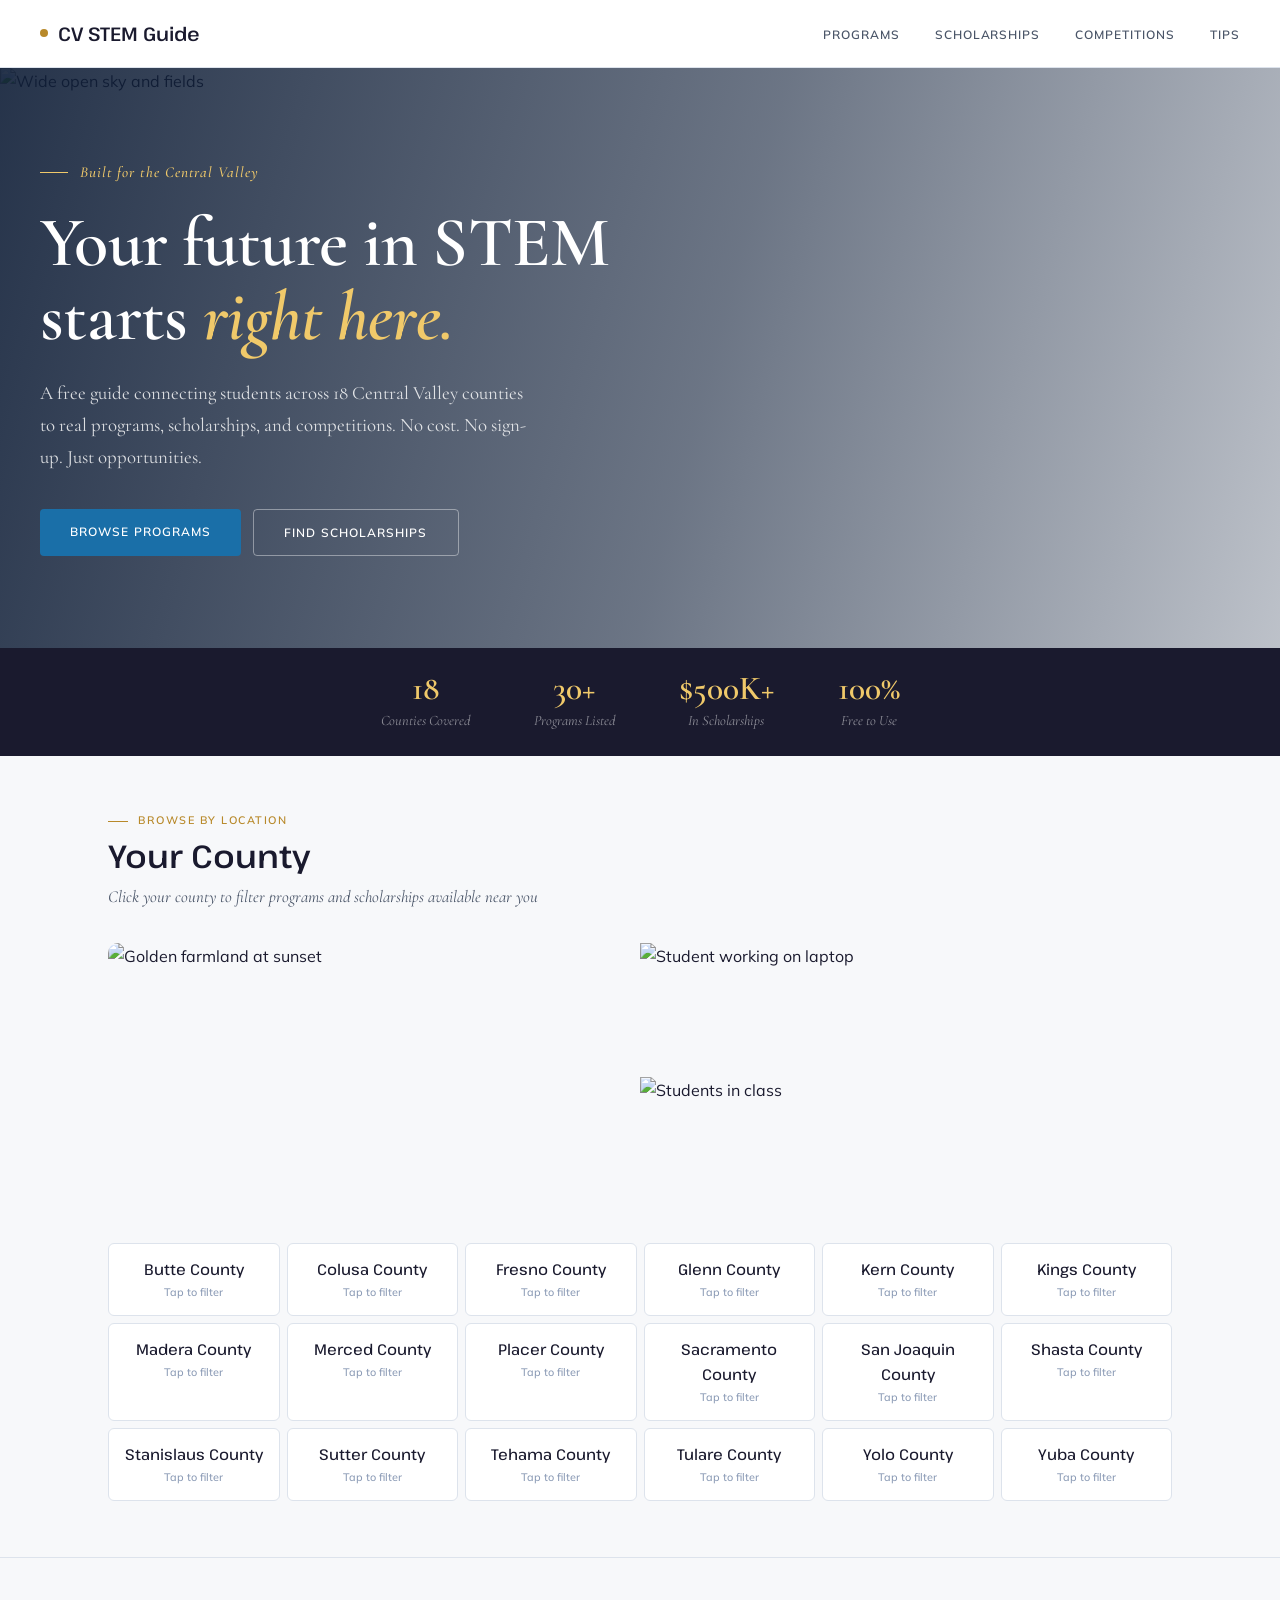
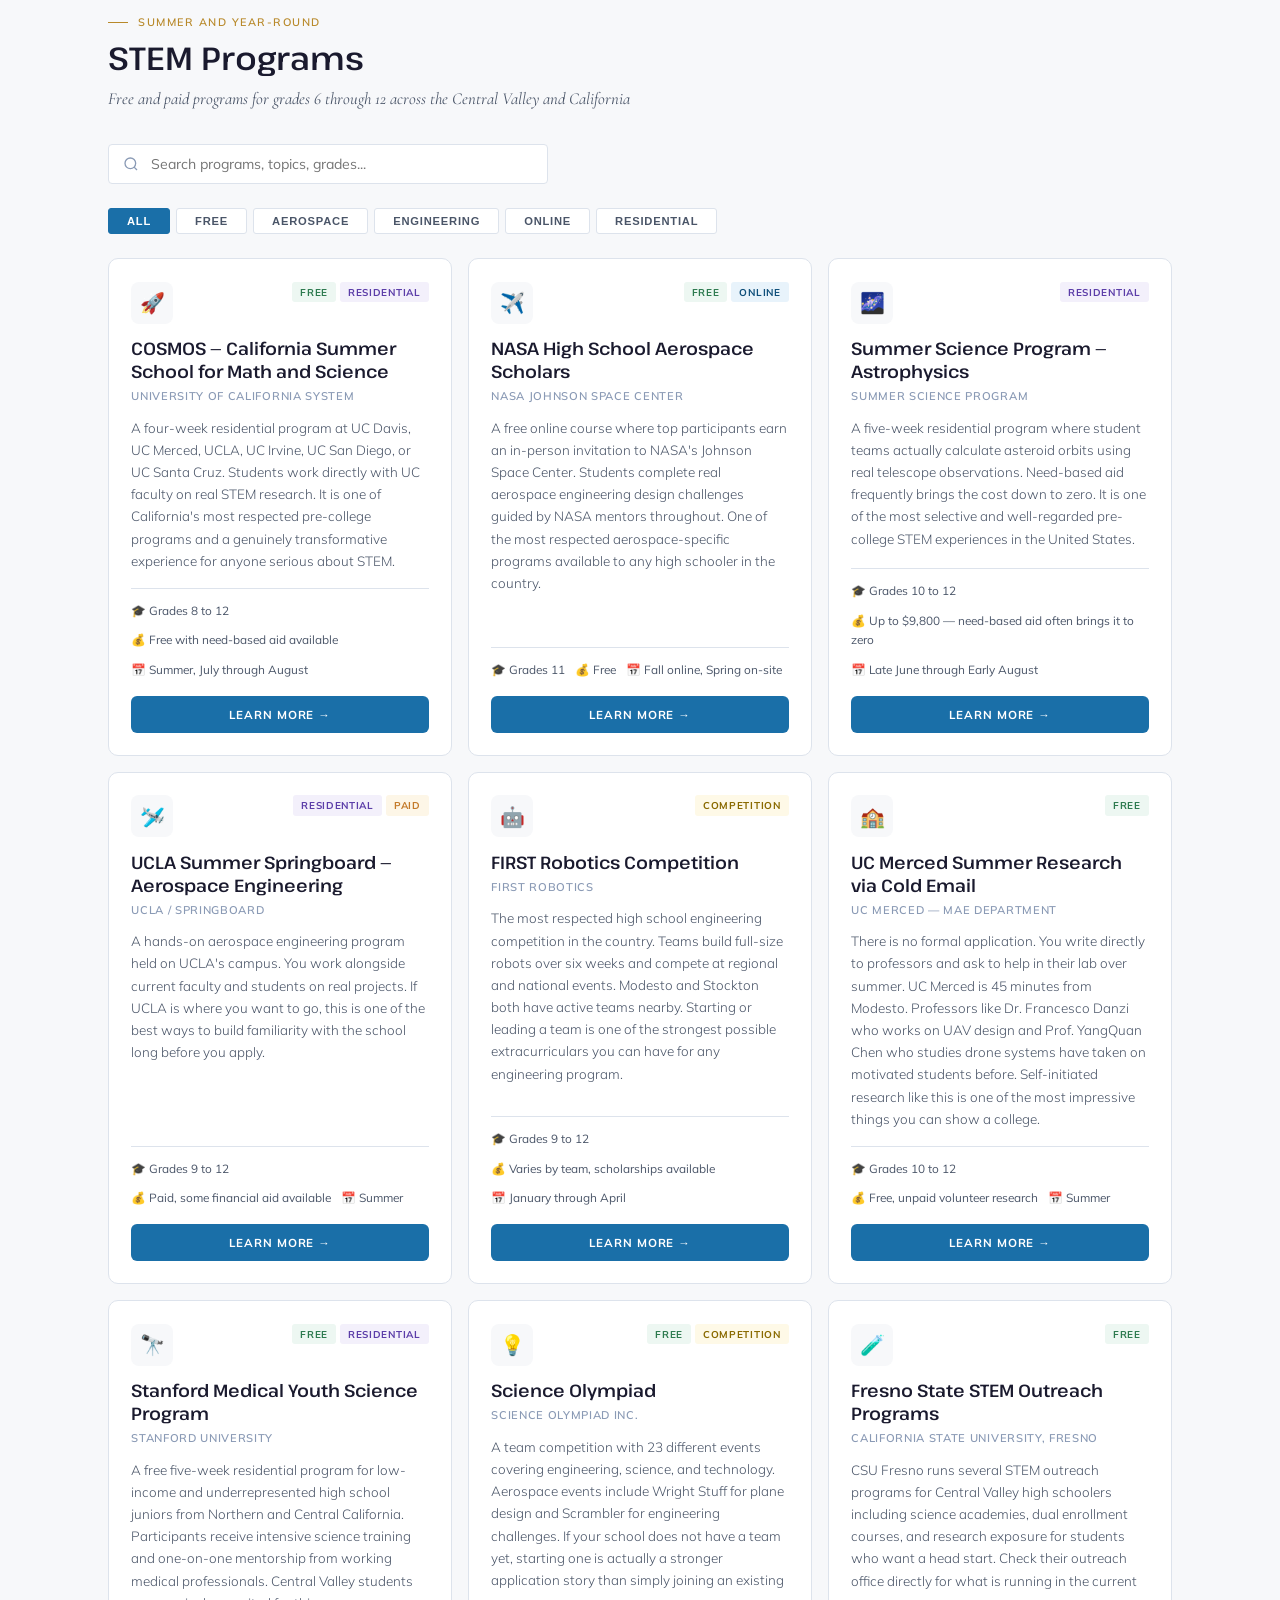
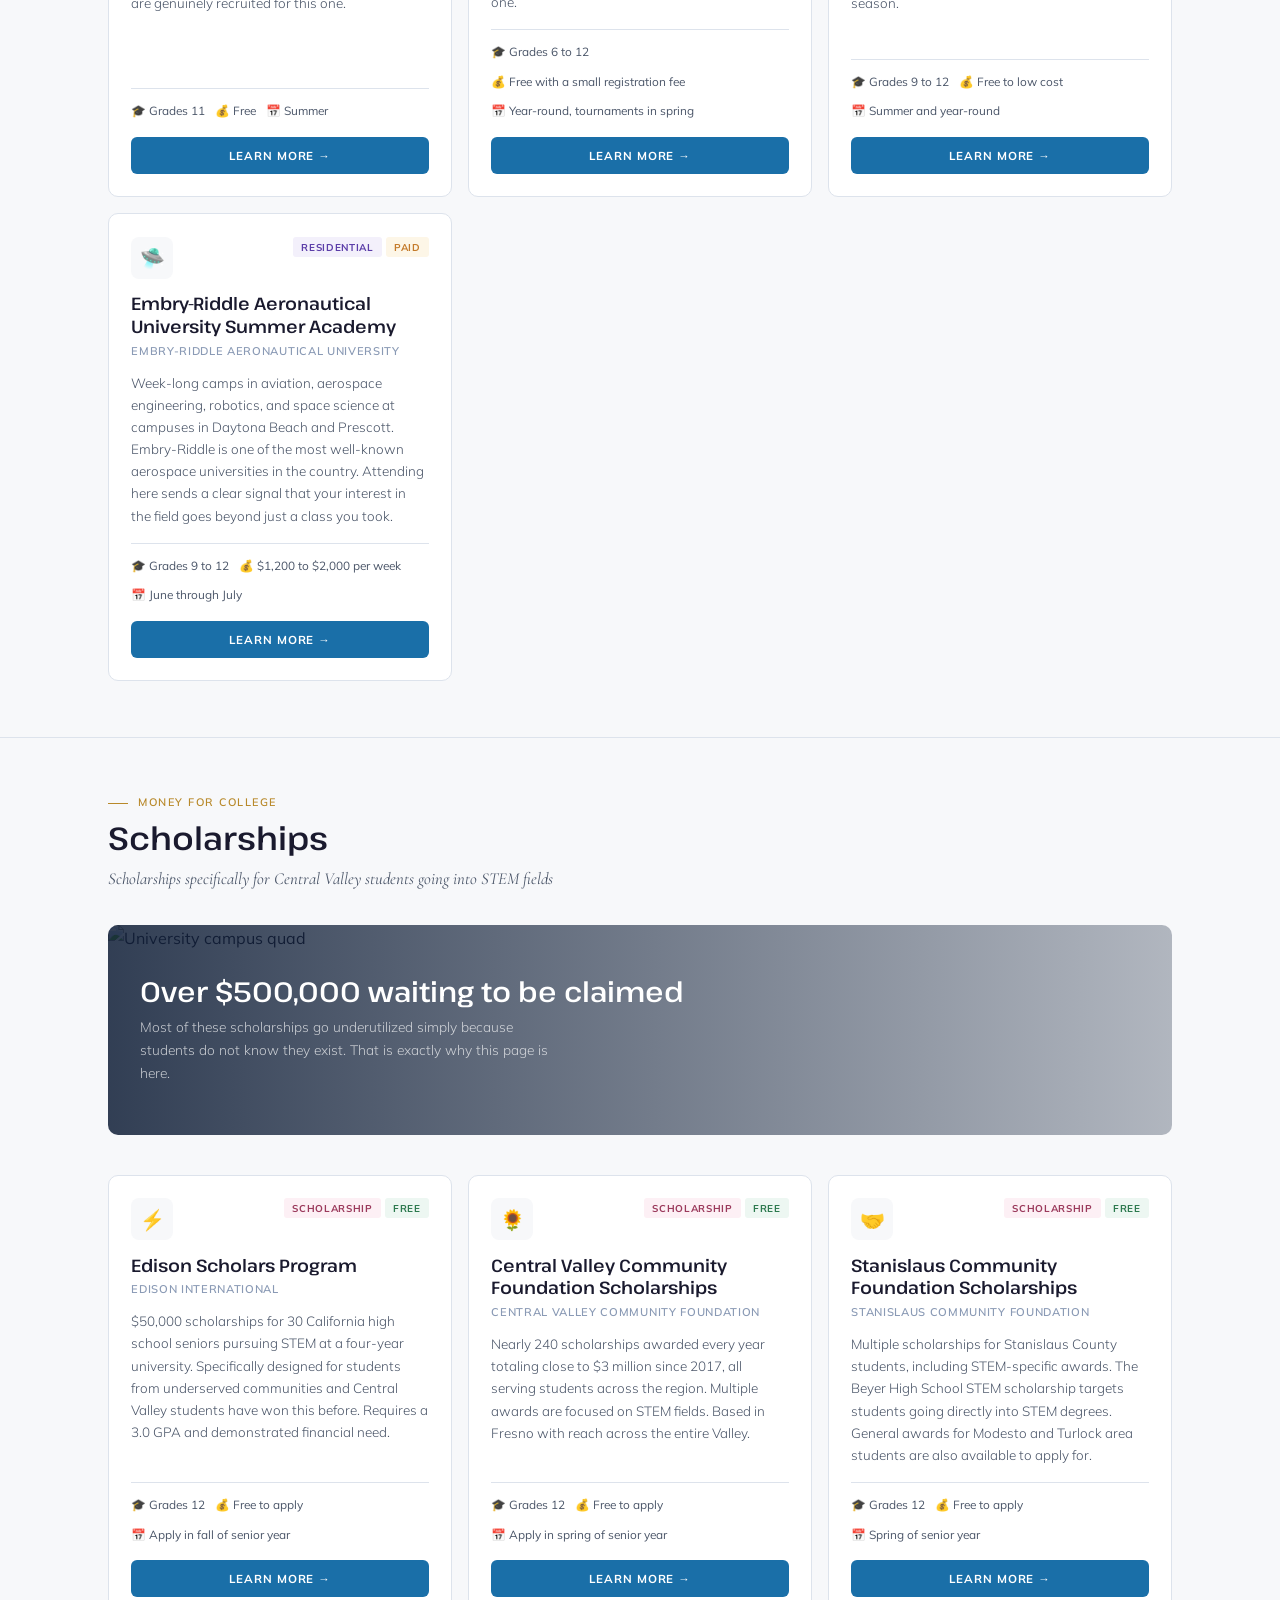
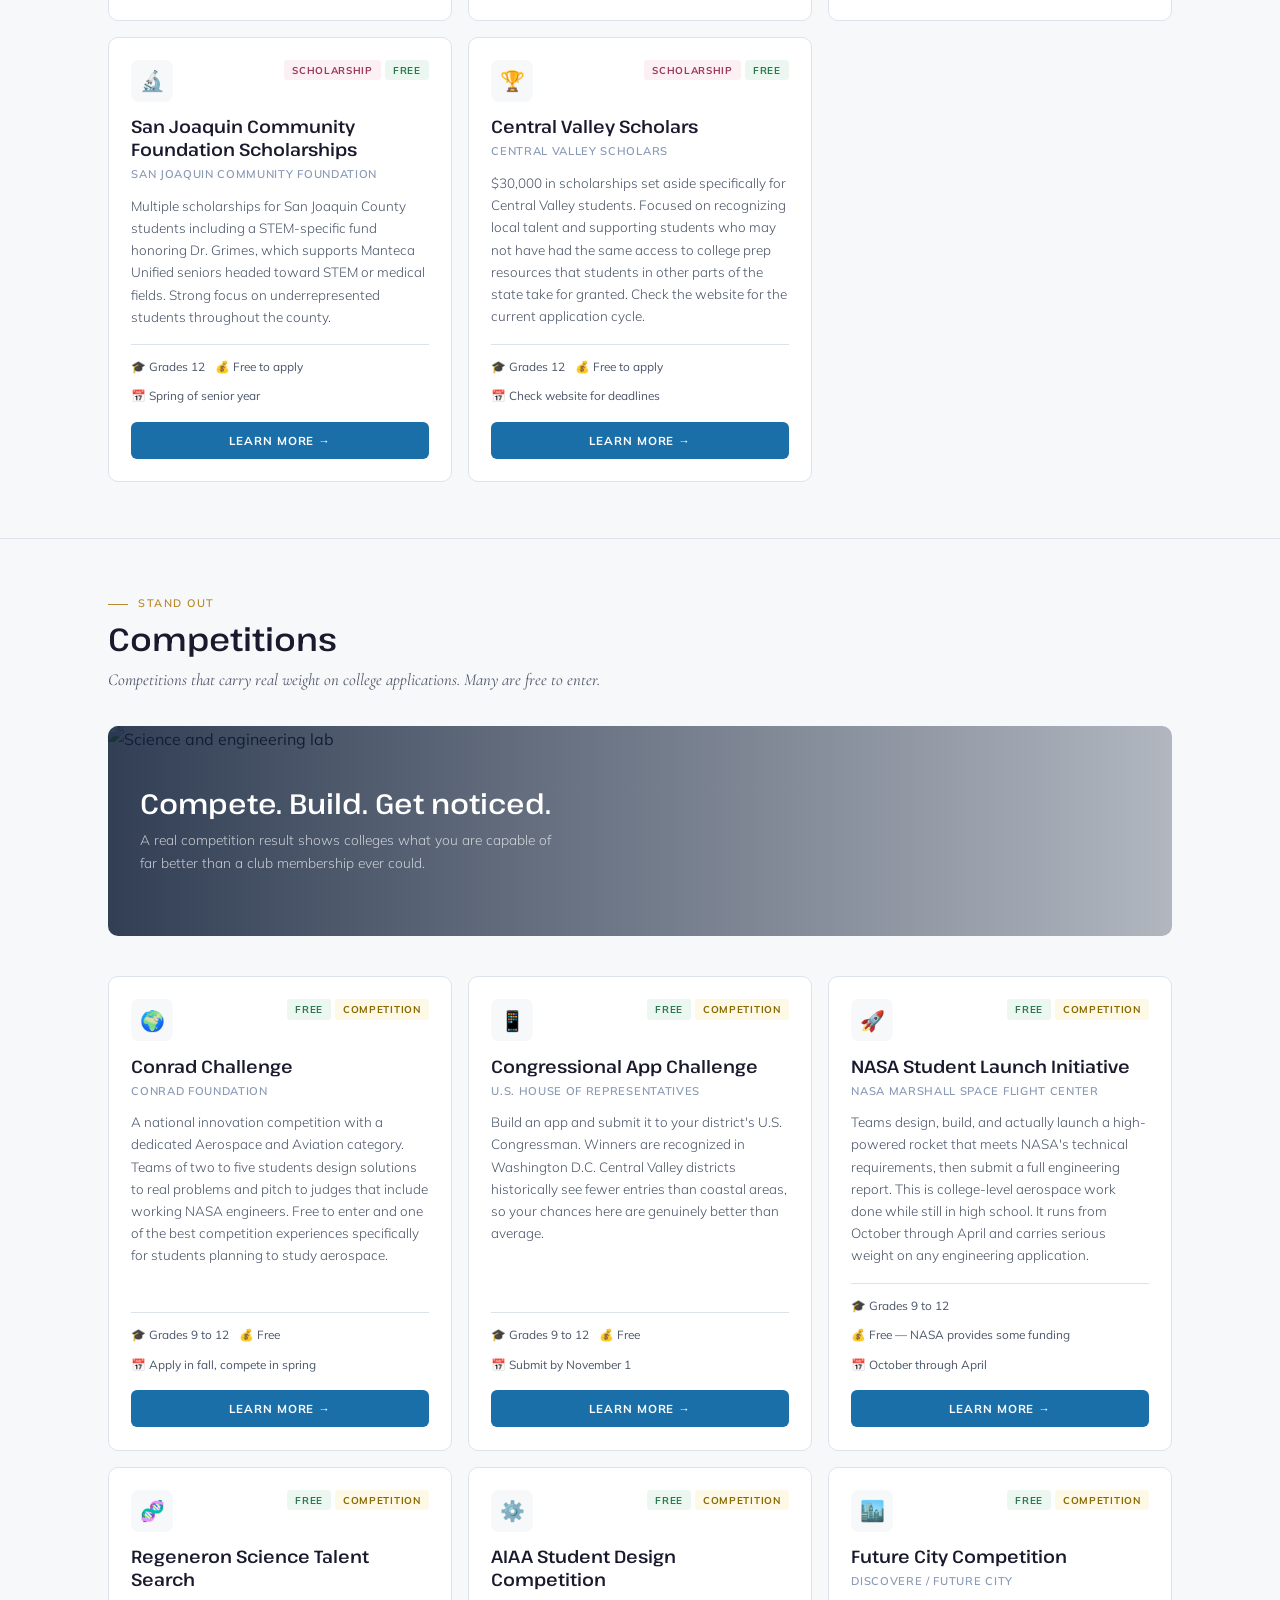
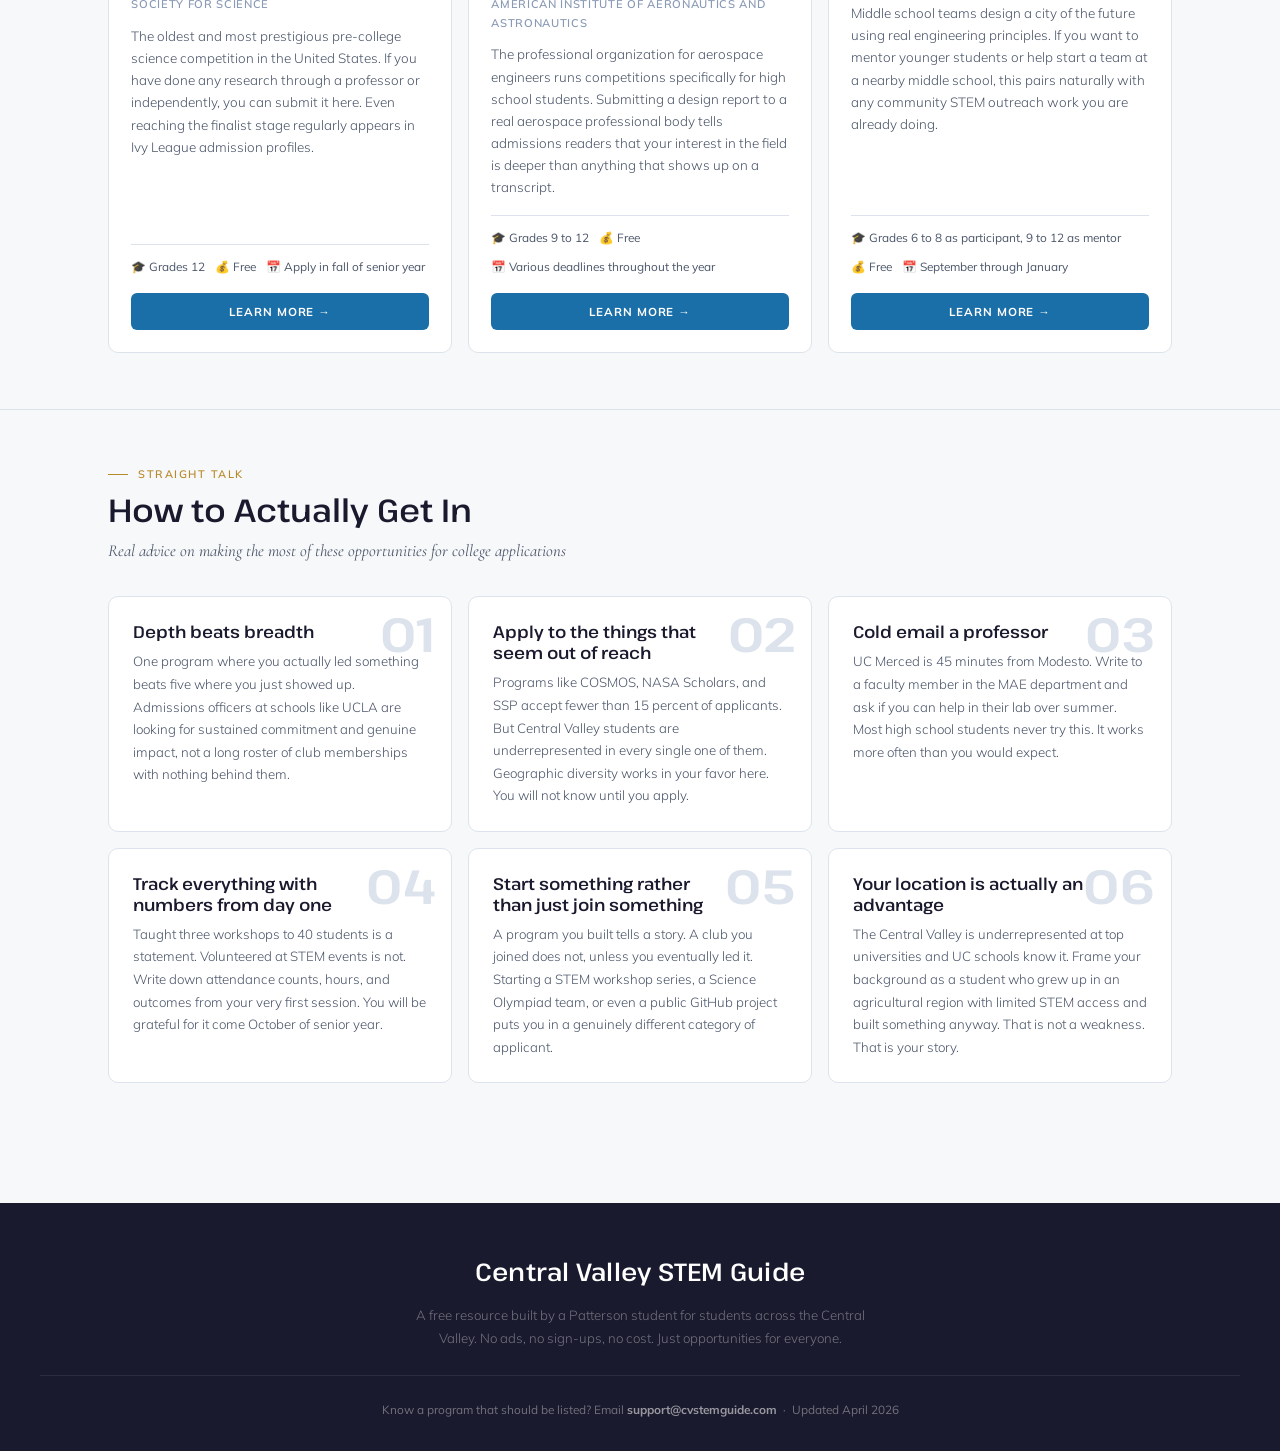
==== commit f40a1979: "Update index.html email" ====
--- a/index.html
+++ b/index.html
@@ -459,7 +459,7 @@
   <div class="footer-logo">Central Valley STEM Guide</div>
   <p>A free resource built by a Patterson student for students across the Central Valley. No ads, no sign-ups, no cost. Just opportunities for everyone.</p>
   <div class="footer-note">
-    Know a program that should be listed? Email <strong style="color:rgba(255,255,255,0.55)">jnzoule@gmail.com</strong> &nbsp;&middot;&nbsp; Updated April 2026
+    Know a program that should be listed? Email <strong style="color:rgba(255,255,255,0.55)">support@cvstemguide.com</strong> &nbsp;&middot;&nbsp; Updated April 2026
   </div>
 </footer>
 
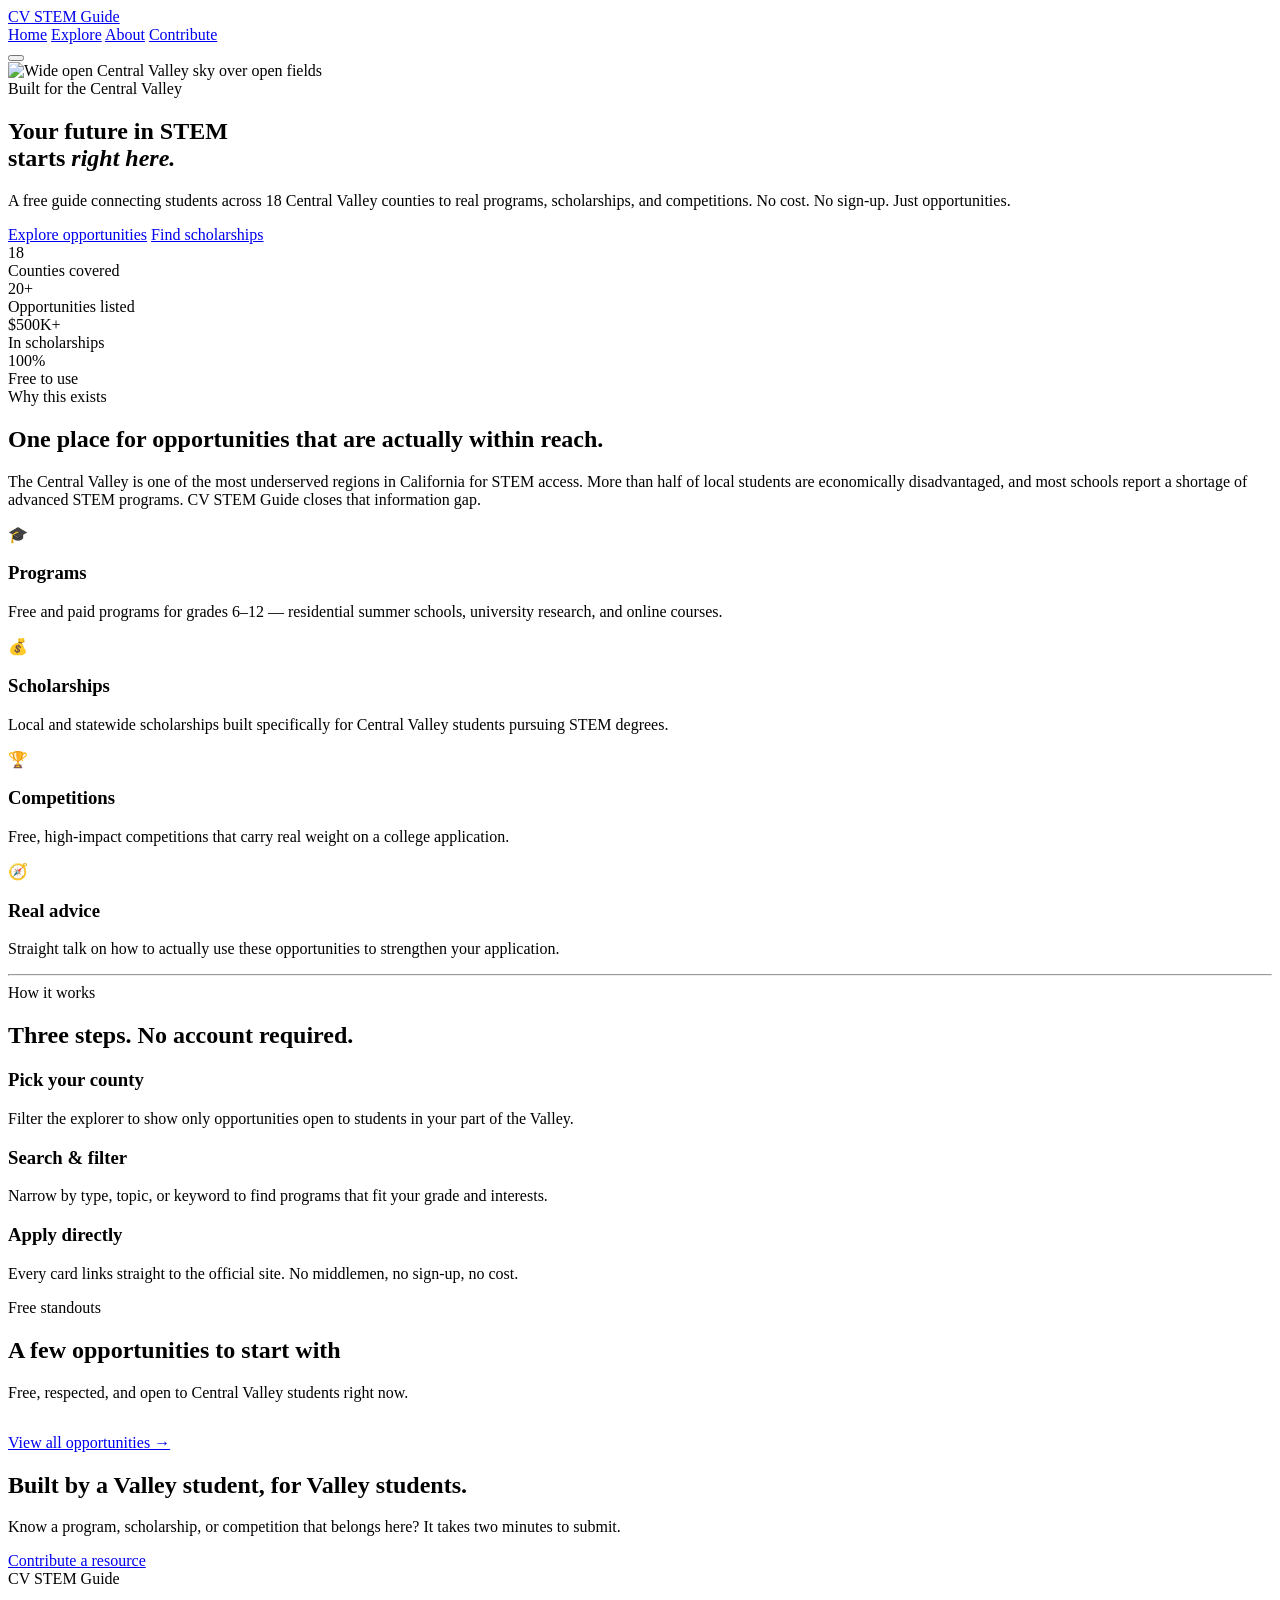
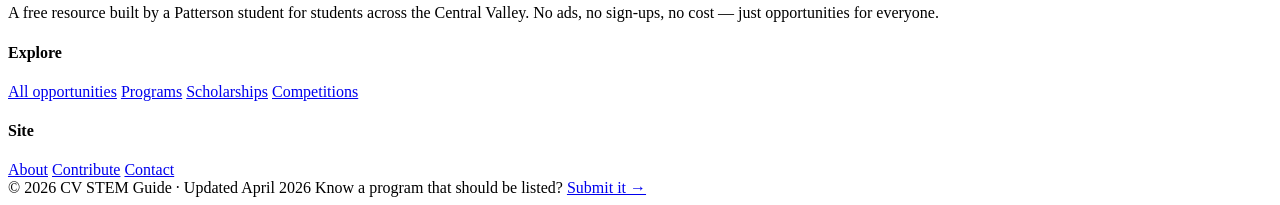
==== commit 17ab0674: "Add files via upload" ====
--- a/index.html
+++ b/index.html
@@ -3,625 +3,152 @@
 <head>
 <meta charset="UTF-8">
 <meta name="viewport" content="width=device-width, initial-scale=1.0">
-<title>Central Valley STEM Guide</title>
-<link href="https://fonts.googleapis.com/css2?family=Cormorant+Garamond:ital,wght@0,400;0,500;0,600;1,400;1,500&family=Pathway+Extreme:ital,opsz,wght@0,8,400;0,8,500;0,8,600;0,8,700;1,8,400;1,8,500&family=Mulish:wght@300;400;500;600&display=swap" rel="stylesheet">
-<link rel="icon" href="data:image/svg+xml,<svg xmlns='http://www.w3.org/2000/svg' viewBox='0 0 100 100'><rect width='100' height='100' rx='18' fill='%231a6fa8'/><text y='72' x='50' text-anchor='middle' font-size='62' font-family='serif' fill='%23f0c96a' font-weight='bold'>CV</text></svg>">
-<style>
-  :root {
-    --sky: #1a6fa8;
-    --sky-dark: #0f4f7a;
-    --sky-light: #e8f3fb;
-    --gold: #b8892a;
-    --gold-light: #fdf6e7;
-    --green: #2d7a4f;
-    --green-light: #edf7f2;
-    --rose: #9b3a5c;
-    --rose-light: #fdf0f5;
-    --amber: #c47a2a;
-    --ink: #1a1a2e;
-    --ink-muted: #4a5568;
-    --ink-faint: #8a9ab5;
-    --surface: #f7f8fa;
-    --white: #ffffff;
-    --border: #dde3ec;
-    --radius: 10px;
-    --radius-sm: 6px;
-  }
-  * { box-sizing: border-box; margin: 0; padding: 0; }
-  body { font-family: 'Mulish', sans-serif; background: var(--surface); color: var(--ink); line-height: 1.65; font-weight: 400; }
-
-  nav {
-    background: var(--white);
-    border-bottom: 1px solid var(--border);
-    padding: 0 2.5rem;
-    display: flex;
-    align-items: center;
-    justify-content: space-between;
-    height: 68px;
-    position: sticky;
-    top: 0;
-    z-index: 100;
-  }
-  .nav-logo {
-    font-family: 'Pathway Extreme', serif;
-    font-weight: 600;
-    font-size: 1.2rem;
-    color: var(--ink);
-    text-decoration: none;
-    display: flex;
-    align-items: center;
-    gap: 10px;
-    letter-spacing: 0em;
-  }
-  .logo-accent { width: 8px; height: 8px; border-radius: 50%; background: var(--gold); }
-  .nav-links { display: flex; gap: 2.2rem; list-style: none; }
-  .nav-links a {
-    font-size: 0.75rem;
-    font-weight: 600;
-    color: var(--ink-muted);
-    text-decoration: none;
-    letter-spacing: 0.08em;
-    text-transform: uppercase;
-    transition: color 0.15s;
-  }
-  .nav-links a:hover { color: var(--sky); }
-
-  .hero {
-    position: relative;
-    min-height: 580px;
-    display: flex;
-    align-items: center;
-    overflow: hidden;
-  }
-  .hero-img {
-    position: absolute;
-    inset: 0;
-    width: 100%;
-    height: 100%;
-    object-fit: cover;
-    object-position: center 40%;
-  }
-  .hero-overlay {
-    position: absolute;
-    inset: 0;
-    background: linear-gradient(105deg, rgba(15,30,55,0.9) 0%, rgba(15,30,55,0.6) 55%, rgba(15,30,55,0.25) 100%);
-  }
-  .hero-content {
-    position: relative;
-    z-index: 2;
-    padding: 5rem 2.5rem;
-    max-width: 680px;
-  }
-  .hero-eyebrow {
-    font-family: 'Cormorant Garamond', serif;
-    font-size: 0.95rem;
-    font-weight: 500;
-    font-style: italic;
-    letter-spacing: 0.06em;
-    color: #f0c96a;
-    margin-bottom: 1.3rem;
-    display: flex;
-    align-items: center;
-    gap: 12px;
-  }
-  .hero-eyebrow::before { content: ''; display: block; width: 28px; height: 1px; background: #f0c96a; }
-  .hero h1 {
-    font-family: 'Cormorant Garamond', serif;
-    font-weight: 600;
-    font-size: clamp(2.8rem, 5.5vw, 4.4rem);
-    color: var(--white);
-    line-height: 1.06;
-    margin-bottom: 1.4rem;
-    letter-spacing: -0.01em;
-  }
-  .hero h1 em { font-style: italic; color: #f0c96a; }
-  .hero-sub {
-    font-family: 'Cormorant Garamond', serif;
-    font-size: 1.18rem;
-    color: rgba(255,255,255,0.82);
-    max-width: 500px;
-    margin-bottom: 2.2rem;
-    font-weight: 400;
-    line-height: 1.7;
-  }
-  .hero-actions { display: flex; gap: 12px; flex-wrap: wrap; }
-  .btn-primary {
-    background: var(--sky);
-    color: white;
-    padding: 13px 30px;
-    border-radius: 4px;
-    font-weight: 600;
-    font-size: 0.75rem;
-    letter-spacing: 0.09em;
-    text-transform: uppercase;
-    text-decoration: none;
-    transition: background 0.15s, transform 0.1s;
-    display: inline-block;
-  }
-  .btn-primary:hover { background: var(--sky-dark); transform: translateY(-1px); }
-  .btn-ghost {
-    background: transparent;
-    color: white;
-    border: 1px solid rgba(255,255,255,0.4);
-    padding: 13px 30px;
-    border-radius: 4px;
-    font-weight: 600;
-    font-size: 0.75rem;
-    letter-spacing: 0.09em;
-    text-transform: uppercase;
-    text-decoration: none;
-    transition: border-color 0.15s, transform 0.1s;
-    display: inline-block;
-  }
-  .btn-ghost:hover { border-color: rgba(255,255,255,0.7); transform: translateY(-1px); }
-
-  .stats-bar {
-    background: var(--ink);
-    padding: 1.5rem 2.5rem;
-    display: flex;
-    justify-content: center;
-    gap: 4rem;
-    flex-wrap: wrap;
-  }
-  .stat { text-align: center; }
-  .stat-num {
-    font-family: 'Cormorant Garamond', serif;
-    font-weight: 600;
-    font-size: 2.1rem;
-    color: #f0c96a;
-    line-height: 1;
-  }
-  .stat-label {
-    font-family: 'Cormorant Garamond', serif;
-    font-size: 0.9rem;
-    color: rgba(255,255,255,0.5);
-    font-weight: 400;
-    font-style: italic;
-    margin-top: 3px;
-  }
-
-  .container { max-width: 1120px; margin: 0 auto; padding: 0 1.75rem; }
-  section { padding: 3.5rem 0; }
-  .section-header { margin-bottom: 2rem; }
-  .section-tag {
-    font-size: 0.68rem;
-    font-weight: 600;
-    letter-spacing: 0.14em;
-    text-transform: uppercase;
-    color: var(--gold);
-    margin-bottom: 0.5rem;
-    display: flex;
-    align-items: center;
-    gap: 10px;
-  }
-  .section-tag::before { content: ''; display: block; width: 20px; height: 1px; background: var(--gold); }
-  .section-title {
-    font-family: 'Pathway Extreme', serif;
-    font-weight: 600;
-    font-size: 2rem;
-    color: var(--ink);
-    letter-spacing: 0em;
-    line-height: 1.15;
-  }
-  .section-sub { font-family: 'Cormorant Garamond', serif; font-size: 1.05rem; color: var(--ink-muted); margin-top: 0.5rem; font-weight: 400; font-style: italic; }
-
-  .photo-strip {
-    display: grid;
-    grid-template-columns: 2fr 1fr 1fr;
-    gap: 8px;
-    height: 260px;
-    border-radius: var(--radius);
-    overflow: hidden;
-    margin-bottom: 2.5rem;
-  }
-  .photo-strip > img, .sub-photos img {
-    width: 100%;
-    height: 100%;
-    object-fit: cover;
-    transition: transform 0.4s ease;
-    display: block;
-  }
-  .photo-strip > img:hover, .sub-photos img:hover { transform: scale(1.04); }
-  .sub-photos { display: grid; grid-template-rows: 1fr 1fr; gap: 8px; overflow: hidden; }
-
-  .filter-bar { display: flex; gap: 6px; flex-wrap: wrap; margin-bottom: 1.5rem; }
-  .filter-btn {
-    padding: 6px 18px;
-    border-radius: 3px;
-    font-size: 0.7rem;
-    font-weight: 700;
-    letter-spacing: 0.07em;
-    text-transform: uppercase;
-    border: 1px solid var(--border);
-    background: var(--white);
-    color: var(--ink-muted);
-    cursor: pointer;
-    transition: all 0.15s;
-  }
-  .filter-btn:hover, .filter-btn.active { background: var(--sky); border-color: var(--sky); color: white; }
-
-  .search-wrap { margin-bottom: 1.5rem; }
-  .search-input {
-    width: 100%;
-    max-width: 440px;
-    padding: 10px 16px 10px 42px;
-    border: 1px solid var(--border);
-    border-radius: 4px;
-    font-size: 0.88rem;
-    font-family: 'Mulish', sans-serif;
-    background: var(--white);
-    color: var(--ink);
-    outline: none;
-    transition: border-color 0.15s;
-    background-image: url("data:image/svg+xml,%3Csvg xmlns='http://www.w3.org/2000/svg' width='16' height='16' viewBox='0 0 24 24' fill='none' stroke='%238a9ab5' stroke-width='2'%3E%3Ccircle cx='11' cy='11' r='8'/%3E%3Cpath d='m21 21-4.35-4.35'/%3E%3C/svg%3E");
-    background-repeat: no-repeat;
-    background-position: 14px center;
-  }
-  .search-input:focus { border-color: var(--sky); }
-
-  .card-grid { display: grid; grid-template-columns: repeat(auto-fill, minmax(320px, 1fr)); gap: 1rem; }
-  .program-card {
-    background: var(--white);
-    border: 1px solid var(--border);
-    border-radius: var(--radius);
-    padding: 1.4rem;
-    transition: box-shadow 0.2s, transform 0.15s;
-    display: flex;
-    flex-direction: column;
-  }
-  .program-card:hover { box-shadow: 0 6px 24px rgba(0,0,0,0.07); transform: translateY(-2px); }
-  .card-top { display: flex; align-items: flex-start; justify-content: space-between; margin-bottom: 0.85rem; gap: 12px; }
-  .card-icon { width: 42px; height: 42px; border-radius: 8px; display: flex; align-items: center; justify-content: center; font-size: 20px; flex-shrink: 0; background: var(--surface); }
-  .card-badges { display: flex; flex-wrap: wrap; gap: 4px; }
-  .badge { font-size: 0.62rem; font-weight: 700; letter-spacing: 0.07em; text-transform: uppercase; padding: 2px 8px; border-radius: 3px; white-space: nowrap; }
-  .badge-free { background: var(--green-light); color: var(--green); }
-  .badge-online { background: var(--sky-light); color: var(--sky-dark); }
-  .badge-residential { background: #f3f0fb; color: #5b3da8; }
-  .badge-paid { background: var(--gold-light); color: var(--amber); }
-  .badge-competition { background: #fef9e7; color: #8a6a00; }
-  .badge-scholarship { background: var(--rose-light); color: var(--rose); }
-  .card-title { font-family: 'Pathway Extreme', serif; font-weight: 600; font-size: 1.1rem; color: var(--ink); margin-bottom: 0.25rem; line-height: 1.3; }
-  .card-org { font-size: 0.7rem; color: var(--ink-faint); margin-bottom: 0.7rem; font-weight: 600; letter-spacing: 0.06em; text-transform: uppercase; }
-  .card-desc { font-size: 0.84rem; color: var(--ink-muted); line-height: 1.65; flex: 1; margin-bottom: 1rem; font-weight: 300; }
-  .card-meta { display: flex; flex-wrap: wrap; gap: 10px; margin-bottom: 1rem; font-size: 0.74rem; color: var(--ink-muted); padding-top: 0.75rem; border-top: 1px solid var(--border); }
-  .card-link { display: block; text-align: center; background: var(--sky); border-radius: var(--radius-sm); padding: 9px; font-size: 0.72rem; font-weight: 700; letter-spacing: 0.08em; text-transform: uppercase; color: white; text-decoration: none; transition: background 0.15s; margin-top: auto; }
-  .card-link:hover { background: var(--sky-dark); }
-
-  .county-grid { display: grid; grid-template-columns: repeat(auto-fill, minmax(155px, 1fr)); gap: 7px; }
-  .county-card { background: var(--white); border: 1px solid var(--border); border-radius: var(--radius-sm); padding: 13px 15px; cursor: pointer; transition: all 0.15s; text-align: center; }
-  .county-card:hover, .county-card.active { border-color: var(--sky); background: var(--sky-light); }
-  .county-name { font-family: 'Pathway Extreme', serif; font-weight: 500; font-size: 0.95rem; color: var(--ink); }
-  .county-count { font-size: 0.68rem; color: var(--ink-faint); margin-top: 2px; font-weight: 500; }
-
-  .feature-banner { position: relative; border-radius: var(--radius); overflow: hidden; height: 210px; margin-bottom: 2.5rem; }
-  .feature-banner img { width: 100%; height: 100%; object-fit: cover; object-position: center 55%; }
-  .feature-banner-overlay { position: absolute; inset: 0; background: linear-gradient(90deg, rgba(15,30,55,0.85) 0%, rgba(15,30,55,0.3) 100%); display: flex; align-items: center; padding: 2rem; }
-  .feature-banner-text h2 { font-family: 'Pathway Extreme', serif; font-size: 1.75rem; font-weight: 600; color: white; margin-bottom: 0.5rem; line-height: 1.2; }
-  .feature-banner-text p { font-size: 0.86rem; color: rgba(255,255,255,0.7); font-weight: 300; max-width: 420px; line-height: 1.65; }
-
-  .tips-grid { display: grid; grid-template-columns: repeat(auto-fill, minmax(290px, 1fr)); gap: 1rem; }
-  .tip-card { background: var(--white); border: 1px solid var(--border); border-radius: var(--radius); padding: 1.5rem; position: relative; overflow: hidden; }
-  .tip-num { font-family: 'Pathway Extreme', serif; font-size: 3rem; font-weight: 700; color: var(--border); line-height: 1; position: absolute; top: 0.8rem; right: 1rem; }
-  .tip-title { font-family: 'Pathway Extreme', serif; font-weight: 600; font-size: 1.05rem; margin-bottom: 0.5rem; color: var(--ink); padding-right: 3.5rem; line-height: 1.25; }
-  .tip-text { font-size: 0.83rem; color: var(--ink-muted); line-height: 1.7; font-weight: 300; }
-
-  footer { background: var(--ink); color: rgba(255,255,255,0.38); padding: 3rem 2.5rem 2rem; margin-top: 4rem; text-align: center; }
-  .footer-logo { font-family: 'Pathway Extreme', serif; font-weight: 600; font-size: 1.55rem; color: white; margin-bottom: 0.75rem; letter-spacing: 0.01em; }
-  footer p { font-size: 0.83rem; max-width: 460px; margin: 0 auto 1.5rem; line-height: 1.75; font-weight: 300; }
-  .footer-note { font-size: 0.74rem; border-top: 1px solid rgba(255,255,255,0.08); padding-top: 1.5rem; margin-top: 1.5rem; }
-
-  .divider { border: none; border-top: 1px solid var(--border); }
-
-  @media (max-width: 640px) {
-    .nav-links { display: none; }
-    .stats-bar { gap: 2rem; }
-    .photo-strip { grid-template-columns: 1fr; height: auto; }
-    .photo-strip > img:first-child { height: 200px; }
-    .sub-photos { grid-template-rows: unset; grid-template-columns: 1fr 1fr; }
-    .sub-photos img { height: 130px; }
-    .hero { min-height: 480px; }
-  }
-</style>
+<title>CV STEM Guide — STEM programs, scholarships & competitions for the Central Valley</title>
+<meta name="description" content="A free guide connecting students across 18 Central Valley counties to real STEM programs, scholarships, and competitions. No cost. No sign-up. Just opportunities.">
+<link rel="canonical" href="https://cvstemguide.com/">
+<meta property="og:title" content="CV STEM Guide">
+<meta property="og:description" content="Free STEM programs, scholarships, and competitions for Central Valley students.">
+<meta property="og:type" content="website">
+<meta property="og:url" content="https://cvstemguide.com/">
+<link rel="icon" href="/assets/favicon.svg">
+<link rel="preconnect" href="https://fonts.googleapis.com">
+<link rel="preconnect" href="https://fonts.gstatic.com" crossorigin>
+<link href="https://fonts.googleapis.com/css2?family=Cormorant+Garamond:ital,wght@0,500;0,600;1,500;1,600&family=Mulish:wght@400;500;600;700;800&display=swap" rel="stylesheet">
+<link rel="stylesheet" href="/styles/base.css">
+<link rel="stylesheet" href="/styles/components.css">
 </head>
 <body>
 
-<nav>
-  <a href="#" class="nav-logo"><div class="logo-accent"></div>CV STEM Guide</a>
-  <ul class="nav-links">
-    <li><a href="#programs">Programs</a></li>
-    <li><a href="#scholarships">Scholarships</a></li>
-    <li><a href="#competitions">Competitions</a></li>
-    <li><a href="#tips">Tips</a></li>
-  </ul>
-</nav>
+<!-- ============ NAV ============ -->
+<header class="nav">
+  <a href="/" class="nav-logo" aria-label="CV STEM Guide home"><span class="dot"></span>CV STEM Guide</a>
+  <nav class="nav-links" aria-label="Primary">
+    <a href="/" aria-current="page">Home</a>
+    <a href="/explore">Explore</a>
+    <a href="/about">About</a>
+    <a href="/contribute" class="nav-cta">Contribute</a>
+  </nav>
+  <button class="nav-toggle" aria-label="Toggle menu" aria-expanded="false" aria-controls="primary-nav"><span></span></button>
+</header>
 
-<div class="hero">
-  <img class="hero-img" src="https://images.unsplash.com/photo-1504711434969-e33886168f5c?w=1600&q=85" alt="Wide open sky and fields">
-  <div class="hero-overlay"></div>
-  <div class="hero-content">
-    <div class="hero-eyebrow">Built for the Central Valley</div>
+<!-- ============ HERO ============ -->
+<section class="hero">
+  <div class="hero-media">
+    <img src="https://images.unsplash.com/photo-1504711434969-e33886168f5c?w=1600&q=80" alt="Wide open Central Valley sky over open fields" fetchpriority="high">
+  </div>
+  <div class="container hero-inner">
+    <span class="eyebrow hero-eyebrow">Built for the Central Valley</span>
     <h1>Your future in STEM<br>starts <em>right here.</em></h1>
     <p class="hero-sub">A free guide connecting students across 18 Central Valley counties to real programs, scholarships, and competitions. No cost. No sign-up. Just opportunities.</p>
     <div class="hero-actions">
-      <a href="#programs" class="btn-primary">Browse Programs</a>
-      <a href="#scholarships" class="btn-ghost">Find Scholarships</a>
+      <a href="/explore" class="btn btn-primary btn-lg">Explore opportunities</a>
+      <a href="/explore?type=scholarship" class="btn btn-light btn-lg">Find scholarships</a>
     </div>
+  </div>
+</section>
+
+<!-- ============ STATS ============ -->
+<div class="container">
+  <div class="stats">
+    <div class="stat" data-animate><div class="stat-num">18</div><div class="stat-label">Counties covered</div></div>
+    <div class="stat" data-animate data-delay="1"><div class="stat-num">20+</div><div class="stat-label">Opportunities listed</div></div>
+    <div class="stat" data-animate data-delay="2"><div class="stat-num">$500K+</div><div class="stat-label">In scholarships</div></div>
+    <div class="stat" data-animate data-delay="3"><div class="stat-num">100%</div><div class="stat-label">Free to use</div></div>
   </div>
 </div>
 
-<div class="stats-bar">
-  <div class="stat"><div class="stat-num">18</div><div class="stat-label">Counties Covered</div></div>
-  <div class="stat"><div class="stat-num">30+</div><div class="stat-label">Programs Listed</div></div>
-  <div class="stat"><div class="stat-num">$500K+</div><div class="stat-label">In Scholarships</div></div>
-  <div class="stat"><div class="stat-num">100%</div><div class="stat-label">Free to Use</div></div>
-</div>
-
-<section id="counties">
+<!-- ============ MISSION ============ -->
+<section>
   <div class="container">
-    <div class="section-header">
-      <div class="section-tag">Browse by Location</div>
-      <div class="section-title">Your County</div>
-      <div class="section-sub">Click your county to filter programs and scholarships available near you</div>
+    <div class="section-head prose" data-animate>
+      <span class="eyebrow">Why this exists</span>
+      <h2 class="title">One place for opportunities that are actually within reach.</h2>
+      <p class="sub">The Central Valley is one of the most underserved regions in California for STEM access. More than half of local students are economically disadvantaged, and most schools report a shortage of advanced STEM programs. CV STEM Guide closes that information gap.</p>
     </div>
-    <div class="photo-strip">
-      <img src="https://images.unsplash.com/photo-1500382017468-9049fed747ef?w=1000&q=85" alt="Golden farmland at sunset">
-      <div class="sub-photos">
-        <img src="https://images.unsplash.com/photo-1573496359142-b8d87734a5a2?w=600&q=85" alt="Student working on laptop">
-        <img src="https://images.unsplash.com/photo-1509062522246-3755977927d7?w=600&q=85" alt="Students in class">
-      </div>
+    <div class="feature-grid">
+      <div class="feature" data-animate><div class="feature-ic">🎓</div><h3>Programs</h3><p>Free and paid programs for grades 6–12 — residential summer schools, university research, and online courses.</p></div>
+      <div class="feature" data-animate data-delay="1"><div class="feature-ic">💰</div><h3>Scholarships</h3><p>Local and statewide scholarships built specifically for Central Valley students pursuing STEM degrees.</p></div>
+      <div class="feature" data-animate data-delay="2"><div class="feature-ic">🏆</div><h3>Competitions</h3><p>Free, high-impact competitions that carry real weight on a college application.</p></div>
+      <div class="feature" data-animate data-delay="3"><div class="feature-ic">🧭</div><h3>Real advice</h3><p>Straight talk on how to actually use these opportunities to strengthen your application.</p></div>
     </div>
-    <div class="county-grid" id="county-grid"></div>
   </div>
 </section>
 
-<hr class="divider">
+<hr class="divider container">
 
-<section id="programs">
+<!-- ============ HOW IT WORKS ============ -->
+<section>
   <div class="container">
-    <div class="section-header">
-      <div class="section-tag">Summer and Year-Round</div>
-      <div class="section-title">STEM Programs</div>
-      <div class="section-sub">Free and paid programs for grades 6 through 12 across the Central Valley and California</div>
+    <div class="section-head" data-animate>
+      <span class="eyebrow">How it works</span>
+      <h2 class="title">Three steps. No account required.</h2>
     </div>
-    <div class="search-wrap">
-      <input type="text" class="search-input" id="prog-search" placeholder="Search programs, topics, grades..." oninput="filterCards()">
+    <div class="steps">
+      <div class="step" data-animate><h3>Pick your county</h3><p>Filter the explorer to show only opportunities open to students in your part of the Valley.</p></div>
+      <div class="step" data-animate data-delay="1"><h3>Search & filter</h3><p>Narrow by type, topic, or keyword to find programs that fit your grade and interests.</p></div>
+      <div class="step" data-animate data-delay="2"><h3>Apply directly</h3><p>Every card links straight to the official site. No middlemen, no sign-up, no cost.</p></div>
     </div>
-    <div class="filter-bar">
-      <button class="filter-btn active" onclick="setFilter('all',this)">All</button>
-      <button class="filter-btn" onclick="setFilter('free',this)">Free</button>
-      <button class="filter-btn" onclick="setFilter('aerospace',this)">Aerospace</button>
-      <button class="filter-btn" onclick="setFilter('engineering',this)">Engineering</button>
-      <button class="filter-btn" onclick="setFilter('online',this)">Online</button>
-      <button class="filter-btn" onclick="setFilter('residential',this)">Residential</button>
-    </div>
-    <div class="card-grid" id="programs-grid"></div>
   </div>
 </section>
 
-<hr class="divider">
-
-<section id="scholarships">
+<!-- ============ FEATURED ============ -->
+<section>
   <div class="container">
-    <div class="section-header">
-      <div class="section-tag">Money for College</div>
-      <div class="section-title">Scholarships</div>
-      <div class="section-sub">Scholarships specifically for Central Valley students going into STEM fields</div>
+    <div class="section-head" data-animate>
+      <span class="eyebrow">Free standouts</span>
+      <h2 class="title">A few opportunities to start with</h2>
+      <p class="sub">Free, respected, and open to Central Valley students right now.</p>
     </div>
-    <div class="feature-banner">
-      <img src="https://images.unsplash.com/photo-1541339907198-e08756dedf3f?w=1400&q=85" alt="University campus quad">
-      <div class="feature-banner-overlay">
-        <div class="feature-banner-text">
-          <h2>Over $500,000 waiting to be claimed</h2>
-          <p>Most of these scholarships go underutilized simply because students do not know they exist. That is exactly why this page is here.</p>
-        </div>
-      </div>
+    <div class="card-grid" id="featured-grid" data-animate></div>
+    <div style="margin-top:2rem" data-animate>
+      <a href="/explore" class="btn btn-ghost btn-lg">View all opportunities →</a>
     </div>
-    <div class="card-grid" id="scholarships-grid"></div>
   </div>
 </section>
 
-<hr class="divider">
-
-<section id="competitions">
+<!-- ============ CTA ============ -->
+<section>
   <div class="container">
-    <div class="section-header">
-      <div class="section-tag">Stand Out</div>
-      <div class="section-title">Competitions</div>
-      <div class="section-sub">Competitions that carry real weight on college applications. Many are free to enter.</div>
+    <div class="cta-band" data-animate>
+      <h2>Built by a Valley student, for Valley students.</h2>
+      <p>Know a program, scholarship, or competition that belongs here? It takes two minutes to submit.</p>
+      <a href="/contribute" class="btn btn-light btn-lg">Contribute a resource</a>
     </div>
-    <div class="feature-banner">
-      <img src="https://images.unsplash.com/photo-1635070041078-e363dbe005cb?w=1400&q=85" alt="Science and engineering lab">
-      <div class="feature-banner-overlay">
-        <div class="feature-banner-text">
-          <h2>Compete. Build. Get noticed.</h2>
-          <p>A real competition result shows colleges what you are capable of far better than a club membership ever could.</p>
-        </div>
-      </div>
-    </div>
-    <div class="card-grid" id="competitions-grid"></div>
   </div>
 </section>
 
-<hr class="divider">
-
-<section id="tips">
+<!-- ============ FOOTER ============ -->
+<footer class="footer">
   <div class="container">
-    <div class="section-header">
-      <div class="section-tag">Straight Talk</div>
-      <div class="section-title">How to Actually Get In</div>
-      <div class="section-sub">Real advice on making the most of these opportunities for college applications</div>
+    <div class="footer-grid">
+      <div>
+        <div class="footer-logo"><span class="dot"></span>CV STEM Guide</div>
+        <p class="footer-blurb">A free resource built by a Patterson student for students across the Central Valley. No ads, no sign-ups, no cost — just opportunities for everyone.</p>
+      </div>
+      <div class="footer-col">
+        <h4>Explore</h4>
+        <a href="/explore">All opportunities</a>
+        <a href="/explore?type=program">Programs</a>
+        <a href="/explore?type=scholarship">Scholarships</a>
+        <a href="/explore?type=competition">Competitions</a>
+      </div>
+      <div class="footer-col">
+        <h4>Site</h4>
+        <a href="/about">About</a>
+        <a href="/contribute">Contribute</a>
+        <a href="mailto:support@cvstemguide.com">Contact</a>
+      </div>
     </div>
-    <div class="tips-grid" id="tips-grid"></div>
-  </div>
-</section>
-
-<footer>
-  <div class="footer-logo">Central Valley STEM Guide</div>
-  <p>A free resource built by a Patterson student for students across the Central Valley. No ads, no sign-ups, no cost. Just opportunities for everyone.</p>
-  <div class="footer-note">
-    Know a program that should be listed? Email <strong style="color:rgba(255,255,255,0.55)">support@cvstemguide.com</strong> &nbsp;&middot;&nbsp; Updated April 2026
+    <div class="footer-note">
+      <span>© <span id="year">2026</span> CV STEM Guide · Updated April 2026</span>
+      <span>Know a program that should be listed? <a href="/contribute">Submit it →</a></span>
+    </div>
   </div>
 </footer>
 
-<script>
-const COUNTIES = ["Butte","Colusa","Fresno","Glenn","Kern","Kings","Madera","Merced","Placer","Sacramento","San Joaquin","Shasta","Stanislaus","Sutter","Tehama","Tulare","Yolo","Yuba"];
-
-const PROGRAMS = [
-  { icon:"🚀", title:"COSMOS — California Summer School for Math and Science", org:"University of California System",
-    desc:"A four-week residential program at UC Davis, UC Merced, UCLA, UC Irvine, UC San Diego, or UC Santa Cruz. Students work directly with UC faculty on real STEM research. It is one of California's most respected pre-college programs and a genuinely transformative experience for anyone serious about STEM.",
-    grades:"8 to 12", cost:"Free with need-based aid available", timing:"Summer, July through August",
-    tags:["free","residential","engineering","aerospace"], link:"https://cosmos-ucop.ucdavis.edu/", badges:["free","residential"], counties:"all" },
-  { icon:"✈️", title:"NASA High School Aerospace Scholars", org:"NASA Johnson Space Center",
-    desc:"A free online course where top participants earn an in-person invitation to NASA's Johnson Space Center. Students complete real aerospace engineering design challenges guided by NASA mentors throughout. One of the most respected aerospace-specific programs available to any high schooler in the country.",
-    grades:"11", cost:"Free", timing:"Fall online, Spring on-site",
-    tags:["free","aerospace","online","engineering"], link:"https://www.nasa.gov/learning-resources/high-school-aerospace-scholars/", badges:["free","online"], counties:"all" },
-  { icon:"🌌", title:"Summer Science Program — Astrophysics", org:"Summer Science Program",
-    desc:"A five-week residential program where student teams actually calculate asteroid orbits using real telescope observations. Need-based aid frequently brings the cost down to zero. It is one of the most selective and well-regarded pre-college STEM experiences in the United States.",
-    grades:"10 to 12", cost:"Up to $9,800 — need-based aid often brings it to zero", timing:"Late June through Early August",
-    tags:["free","residential","aerospace"], link:"https://summerscience.org/", badges:["residential"], counties:"all" },
-  { icon:"🛩️", title:"UCLA Summer Springboard — Aerospace Engineering", org:"UCLA / Springboard",
-    desc:"A hands-on aerospace engineering program held on UCLA's campus. You work alongside current faculty and students on real projects. If UCLA is where you want to go, this is one of the best ways to build familiarity with the school long before you apply.",
-    grades:"9 to 12", cost:"Paid, some financial aid available", timing:"Summer",
-    tags:["aerospace","engineering","residential"], link:"https://summerspringboard.com/teen-programs/aerospace-engineering-at-ucla/", badges:["residential","paid"], counties:"all" },
-  { icon:"🤖", title:"FIRST Robotics Competition", org:"FIRST Robotics",
-    desc:"The most respected high school engineering competition in the country. Teams build full-size robots over six weeks and compete at regional and national events. Modesto and Stockton both have active teams nearby. Starting or leading a team is one of the strongest possible extracurriculars you can have for any engineering program.",
-    grades:"9 to 12", cost:"Varies by team, scholarships available", timing:"January through April",
-    tags:["engineering","competition"], link:"https://www.firstinspires.org/robotics/frc", badges:["competition"], counties:"all" },
-  { icon:"🏫", title:"UC Merced Summer Research via Cold Email", org:"UC Merced — MAE Department",
-    desc:"There is no formal application. You write directly to professors and ask to help in their lab over summer. UC Merced is 45 minutes from Modesto. Professors like Dr. Francesco Danzi who works on UAV design and Prof. YangQuan Chen who studies drone systems have taken on motivated students before. Self-initiated research like this is one of the most impressive things you can show a college.",
-    grades:"10 to 12", cost:"Free, unpaid volunteer research", timing:"Summer",
-    tags:["free","aerospace","engineering","online"], link:"https://mae.ucmerced.edu/faculty", badges:["free"], counties:["Stanislaus","San Joaquin","Merced","Fresno","Madera","Kings","Tulare"] },
-  { icon:"🔭", title:"Stanford Medical Youth Science Program", org:"Stanford University",
-    desc:"A free five-week residential program for low-income and underrepresented high school juniors from Northern and Central California. Participants receive intensive science training and one-on-one mentorship from working medical professionals. Central Valley students are genuinely recruited for this one.",
-    grades:"11", cost:"Free", timing:"Summer",
-    tags:["free","residential"], link:"https://smysp.stanford.edu/", badges:["free","residential"], counties:["Fresno","Kern","Kings","Madera","Merced","San Joaquin","Stanislaus","Tulare"] },
-  { icon:"💡", title:"Science Olympiad", org:"Science Olympiad Inc.",
-    desc:"A team competition with 23 different events covering engineering, science, and technology. Aerospace events include Wright Stuff for plane design and Scrambler for engineering challenges. If your school does not have a team yet, starting one is actually a stronger application story than simply joining an existing one.",
-    grades:"6 to 12", cost:"Free with a small registration fee", timing:"Year-round, tournaments in spring",
-    tags:["free","engineering","aerospace","competition"], link:"https://www.soinc.org/", badges:["free","competition"], counties:"all" },
-  { icon:"🧪", title:"Fresno State STEM Outreach Programs", org:"California State University, Fresno",
-    desc:"CSU Fresno runs several STEM outreach programs for Central Valley high schoolers including science academies, dual enrollment courses, and research exposure for students who want a head start. Check their outreach office directly for what is running in the current season.",
-    grades:"9 to 12", cost:"Free to low cost", timing:"Summer and year-round",
-    tags:["free","engineering"], link:"https://www.fresnostate.edu/", badges:["free"], counties:["Fresno","Madera","Kings","Tulare","Merced"] },
-  { icon:"🛸", title:"Embry-Riddle Aeronautical University Summer Academy", org:"Embry-Riddle Aeronautical University",
-    desc:"Week-long camps in aviation, aerospace engineering, robotics, and space science at campuses in Daytona Beach and Prescott. Embry-Riddle is one of the most well-known aerospace universities in the country. Attending here sends a clear signal that your interest in the field goes beyond just a class you took.",
-    grades:"9 to 12", cost:"$1,200 to $2,000 per week", timing:"June through July",
-    tags:["aerospace","residential","engineering"], link:"https://daytonabeach.erau.edu/academics/summer-academy", badges:["residential","paid"], counties:"all" },
-];
-
-const SCHOLARSHIPS = [
-  { icon:"⚡", title:"Edison Scholars Program", org:"Edison International",
-    desc:"$50,000 scholarships for 30 California high school seniors pursuing STEM at a four-year university. Specifically designed for students from underserved communities and Central Valley students have won this before. Requires a 3.0 GPA and demonstrated financial need.",
-    grades:"12", cost:"Free to apply", timing:"Apply in fall of senior year",
-    tags:["scholarship"], link:"https://www.edison.com/community/edison-scholars", badges:["scholarship","free"], counties:["Fresno","Kern","Kings","Madera","Merced","San Joaquin","Stanislaus","Tulare"] },
-  { icon:"🌻", title:"Central Valley Community Foundation Scholarships", org:"Central Valley Community Foundation",
-    desc:"Nearly 240 scholarships awarded every year totaling close to $3 million since 2017, all serving students across the region. Multiple awards are focused on STEM fields. Based in Fresno with reach across the entire Valley.",
-    grades:"12", cost:"Free to apply", timing:"Apply in spring of senior year",
-    tags:["scholarship"], link:"https://www.centralvalleycf.org/scholarships", badges:["scholarship","free"], counties:["Fresno","Madera","Kings","Tulare","Merced","Kern"] },
-  { icon:"🤝", title:"Stanislaus Community Foundation Scholarships", org:"Stanislaus Community Foundation",
-    desc:"Multiple scholarships for Stanislaus County students, including STEM-specific awards. The Beyer High School STEM scholarship targets students going directly into STEM degrees. General awards for Modesto and Turlock area students are also available to apply for.",
-    grades:"12", cost:"Free to apply", timing:"Spring of senior year",
-    tags:["scholarship"], link:"https://www.stanislauscf.org/scholarships", badges:["scholarship","free"], counties:["Stanislaus"] },
-  { icon:"🔬", title:"San Joaquin Community Foundation Scholarships", org:"San Joaquin Community Foundation",
-    desc:"Multiple scholarships for San Joaquin County students including a STEM-specific fund honoring Dr. Grimes, which supports Manteca Unified seniors headed toward STEM or medical fields. Strong focus on underrepresented students throughout the county.",
-    grades:"12", cost:"Free to apply", timing:"Spring of senior year",
-    tags:["scholarship"], link:"https://sanjoaquincf.org/scholarships/", badges:["scholarship","free"], counties:["San Joaquin"] },
-  { icon:"🏆", title:"Central Valley Scholars", org:"Central Valley Scholars",
-    desc:"$30,000 in scholarships set aside specifically for Central Valley students. Focused on recognizing local talent and supporting students who may not have had the same access to college prep resources that students in other parts of the state take for granted. Check the website for the current application cycle.",
-    grades:"12", cost:"Free to apply", timing:"Check website for deadlines",
-    tags:["scholarship"], link:"https://www.centralvalleyscholars.org/scholarships", badges:["scholarship","free"], counties:"all" },
-];
-
-const COMPETITIONS = [
-  { icon:"🌍", title:"Conrad Challenge", org:"Conrad Foundation",
-    desc:"A national innovation competition with a dedicated Aerospace and Aviation category. Teams of two to five students design solutions to real problems and pitch to judges that include working NASA engineers. Free to enter and one of the best competition experiences specifically for students planning to study aerospace.",
-    grades:"9 to 12", cost:"Free", timing:"Apply in fall, compete in spring",
-    tags:["free","aerospace","competition"], link:"https://www.conradchallenge.org/", badges:["free","competition"], counties:"all" },
-  { icon:"📱", title:"Congressional App Challenge", org:"U.S. House of Representatives",
-    desc:"Build an app and submit it to your district's U.S. Congressman. Winners are recognized in Washington D.C. Central Valley districts historically see fewer entries than coastal areas, so your chances here are genuinely better than average.",
-    grades:"9 to 12", cost:"Free", timing:"Submit by November 1",
-    tags:["free","competition","online"], link:"https://www.congressionalappchallenge.us/", badges:["free","competition"], counties:"all" },
-  { icon:"🚀", title:"NASA Student Launch Initiative", org:"NASA Marshall Space Flight Center",
-    desc:"Teams design, build, and actually launch a high-powered rocket that meets NASA's technical requirements, then submit a full engineering report. This is college-level aerospace work done while still in high school. It runs from October through April and carries serious weight on any engineering application.",
-    grades:"9 to 12", cost:"Free — NASA provides some funding", timing:"October through April",
-    tags:["free","aerospace","engineering","competition"], link:"https://www.nasa.gov/learning-resources/nasa-student-launch/", badges:["free","competition"], counties:"all" },
-  { icon:"🧬", title:"Regeneron Science Talent Search", org:"Society for Science",
-    desc:"The oldest and most prestigious pre-college science competition in the United States. If you have done any research through a professor or independently, you can submit it here. Even reaching the finalist stage regularly appears in Ivy League admission profiles.",
-    grades:"12", cost:"Free", timing:"Apply in fall of senior year",
-    tags:["free","competition"], link:"https://www.societyforscience.org/regeneron-sts/", badges:["free","competition"], counties:"all" },
-  { icon:"⚙️", title:"AIAA Student Design Competition", org:"American Institute of Aeronautics and Astronautics",
-    desc:"The professional organization for aerospace engineers runs competitions specifically for high school students. Submitting a design report to a real aerospace professional body tells admissions readers that your interest in the field is deeper than anything that shows up on a transcript.",
-    grades:"9 to 12", cost:"Free", timing:"Various deadlines throughout the year",
-    tags:["free","aerospace","competition"], link:"https://www.aiaa.org/get-involved/students-educators/Design-Competitions", badges:["free","competition"], counties:"all" },
-  { icon:"🏙️", title:"Future City Competition", org:"DiscoverE / Future City",
-    desc:"Middle school teams design a city of the future using real engineering principles. If you want to mentor younger students or help start a team at a nearby middle school, this pairs naturally with any community STEM outreach work you are already doing.",
-    grades:"6 to 8 as participant, 9 to 12 as mentor", cost:"Free", timing:"September through January",
-    tags:["free","engineering","competition"], link:"https://futurecity.org/", badges:["free","competition"], counties:"all" },
-];
-
-const TIPS = [
-  { num:"01", title:"Depth beats breadth", text:"One program where you actually led something beats five where you just showed up. Admissions officers at schools like UCLA are looking for sustained commitment and genuine impact, not a long roster of club memberships with nothing behind them." },
-  { num:"02", title:"Apply to the things that seem out of reach", text:"Programs like COSMOS, NASA Scholars, and SSP accept fewer than 15 percent of applicants. But Central Valley students are underrepresented in every single one of them. Geographic diversity works in your favor here. You will not know until you apply." },
-  { num:"03", title:"Cold email a professor", text:"UC Merced is 45 minutes from Modesto. Write to a faculty member in the MAE department and ask if you can help in their lab over summer. Most high school students never try this. It works more often than you would expect." },
-  { num:"04", title:"Track everything with numbers from day one", text:"Taught three workshops to 40 students is a statement. Volunteered at STEM events is not. Write down attendance counts, hours, and outcomes from your very first session. You will be grateful for it come October of senior year." },
-  { num:"05", title:"Start something rather than just join something", text:"A program you built tells a story. A club you joined does not, unless you eventually led it. Starting a STEM workshop series, a Science Olympiad team, or even a public GitHub project puts you in a genuinely different category of applicant." },
-  { num:"06", title:"Your location is actually an advantage", text:"The Central Valley is underrepresented at top universities and UC schools know it. Frame your background as a student who grew up in an agricultural region with limited STEM access and built something anyway. That is not a weakness. That is your story." },
-];
-
-let activeFilter = 'all', activeCounty = null;
-
-const BADGE_MAP = { free:['badge-free','Free'], online:['badge-online','Online'], residential:['badge-residential','Residential'], paid:['badge-paid','Paid'], competition:['badge-competition','Competition'], scholarship:['badge-scholarship','Scholarship'] };
-
-const matchesCounty = i => !activeCounty || i.counties === 'all' || i.counties.includes(activeCounty);
-const matchesFilter = i => activeFilter === 'all' || i.tags.includes(activeFilter);
-const matchesSearch = (i, q) => !q || (i.title+i.desc+i.org+i.tags.join(' ')).toLowerCase().includes(q.toLowerCase());
-
-function badgeHTML(b) { return b.map(x => { const [c,l]=BADGE_MAP[x]||['','']; return `<span class="badge ${c}">${l}</span>`; }).join(''); }
-
-function cardHTML(item) {
-  return `<div class="program-card">
-    <div class="card-top"><div class="card-icon">${item.icon}</div><div class="card-badges">${badgeHTML(item.badges)}</div></div>
-    <div class="card-title">${item.title}</div>
-    <div class="card-org">${item.org}</div>
-    <div class="card-desc">${item.desc}</div>
-    <div class="card-meta"><span>🎓 Grades ${item.grades}</span><span>💰 ${item.cost}</span><span>📅 ${item.timing}</span></div>
-    <a href="${item.link}" target="_blank" class="card-link">Learn More &rarr;</a>
-  </div>`;
-}
-
-function tipHTML(t) {
-  return `<div class="tip-card"><div class="tip-num">${t.num}</div><div class="tip-title">${t.title}</div><div class="tip-text">${t.text}</div></div>`;
-}
-
-function empty(msg) { return `<p style="color:var(--ink-faint);font-size:.86rem;grid-column:1/-1;padding:1rem 0">${msg}</p>`; }
-
-function setFilter(tag, btn) {
-  activeFilter = tag;
-  document.querySelectorAll('.filter-btn').forEach(b => b.classList.remove('active'));
-  btn.classList.add('active');
-  filterCards();
-}
-
-function filterByCounty(county, el) {
-  if (activeCounty === county) { activeCounty = null; document.querySelectorAll('.county-card').forEach(c => c.classList.remove('active')); }
-  else { activeCounty = county; document.querySelectorAll('.county-card').forEach(c => c.classList.remove('active')); el.classList.add('active'); }
-  filterCards();
-}
-
-function filterCards() {
-  const q = document.getElementById('prog-search').value;
-  const fp = PROGRAMS.filter(p => matchesFilter(p) && matchesCounty(p) && matchesSearch(p,q));
-  const fs = SCHOLARSHIPS.filter(p => matchesCounty(p) && matchesSearch(p,q));
-  const fc = COMPETITIONS.filter(p => matchesCounty(p) && matchesSearch(p,q));
-  document.getElementById('programs-grid').innerHTML = fp.length ? fp.map(cardHTML).join('') : empty('No programs match your current filters. Try adjusting your search or county selection.');
-  document.getElementById('scholarships-grid').innerHTML = fs.length ? fs.map(cardHTML).join('') : empty('No scholarships match your current county filter.');
-  document.getElementById('competitions-grid').innerHTML = fc.length ? fc.map(cardHTML).join('') : empty('No competitions match your current filters.');
-}
-
-document.getElementById('county-grid').innerHTML = COUNTIES.map(c => `<div class="county-card" onclick="filterByCounty('${c}',this)"><div class="county-name">${c} County</div><div class="county-count">Tap to filter</div></div>`).join('');
-document.getElementById('tips-grid').innerHTML = TIPS.map(tipHTML).join('');
-filterCards();
-</script>
+<script src="/scripts/data.js"></script>
+<script src="/scripts/ui.js"></script>
+<script src="/scripts/main.js" defer></script>
 <script data-goatcounter="https://cvstemguide.goatcounter.com/count" async src="//gc.zgo.at/count.js"></script>
 </body>
 </html>
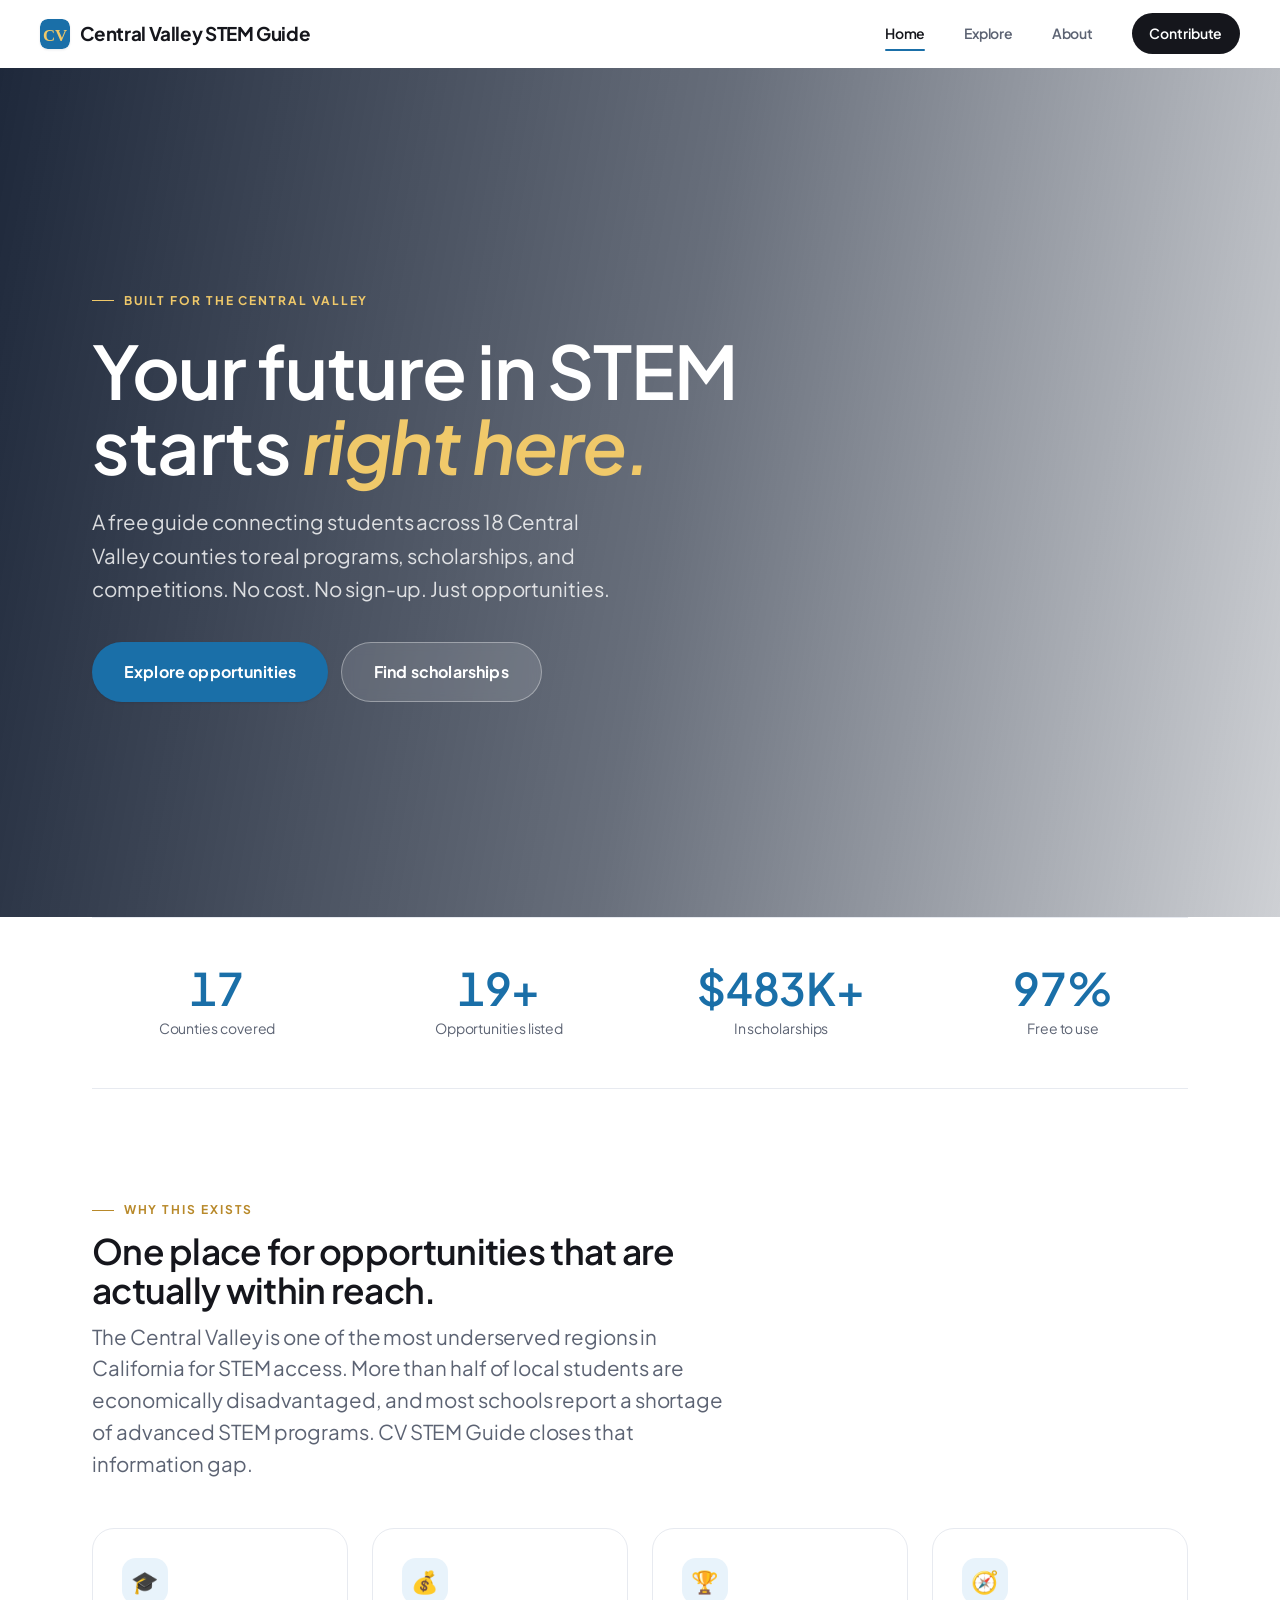
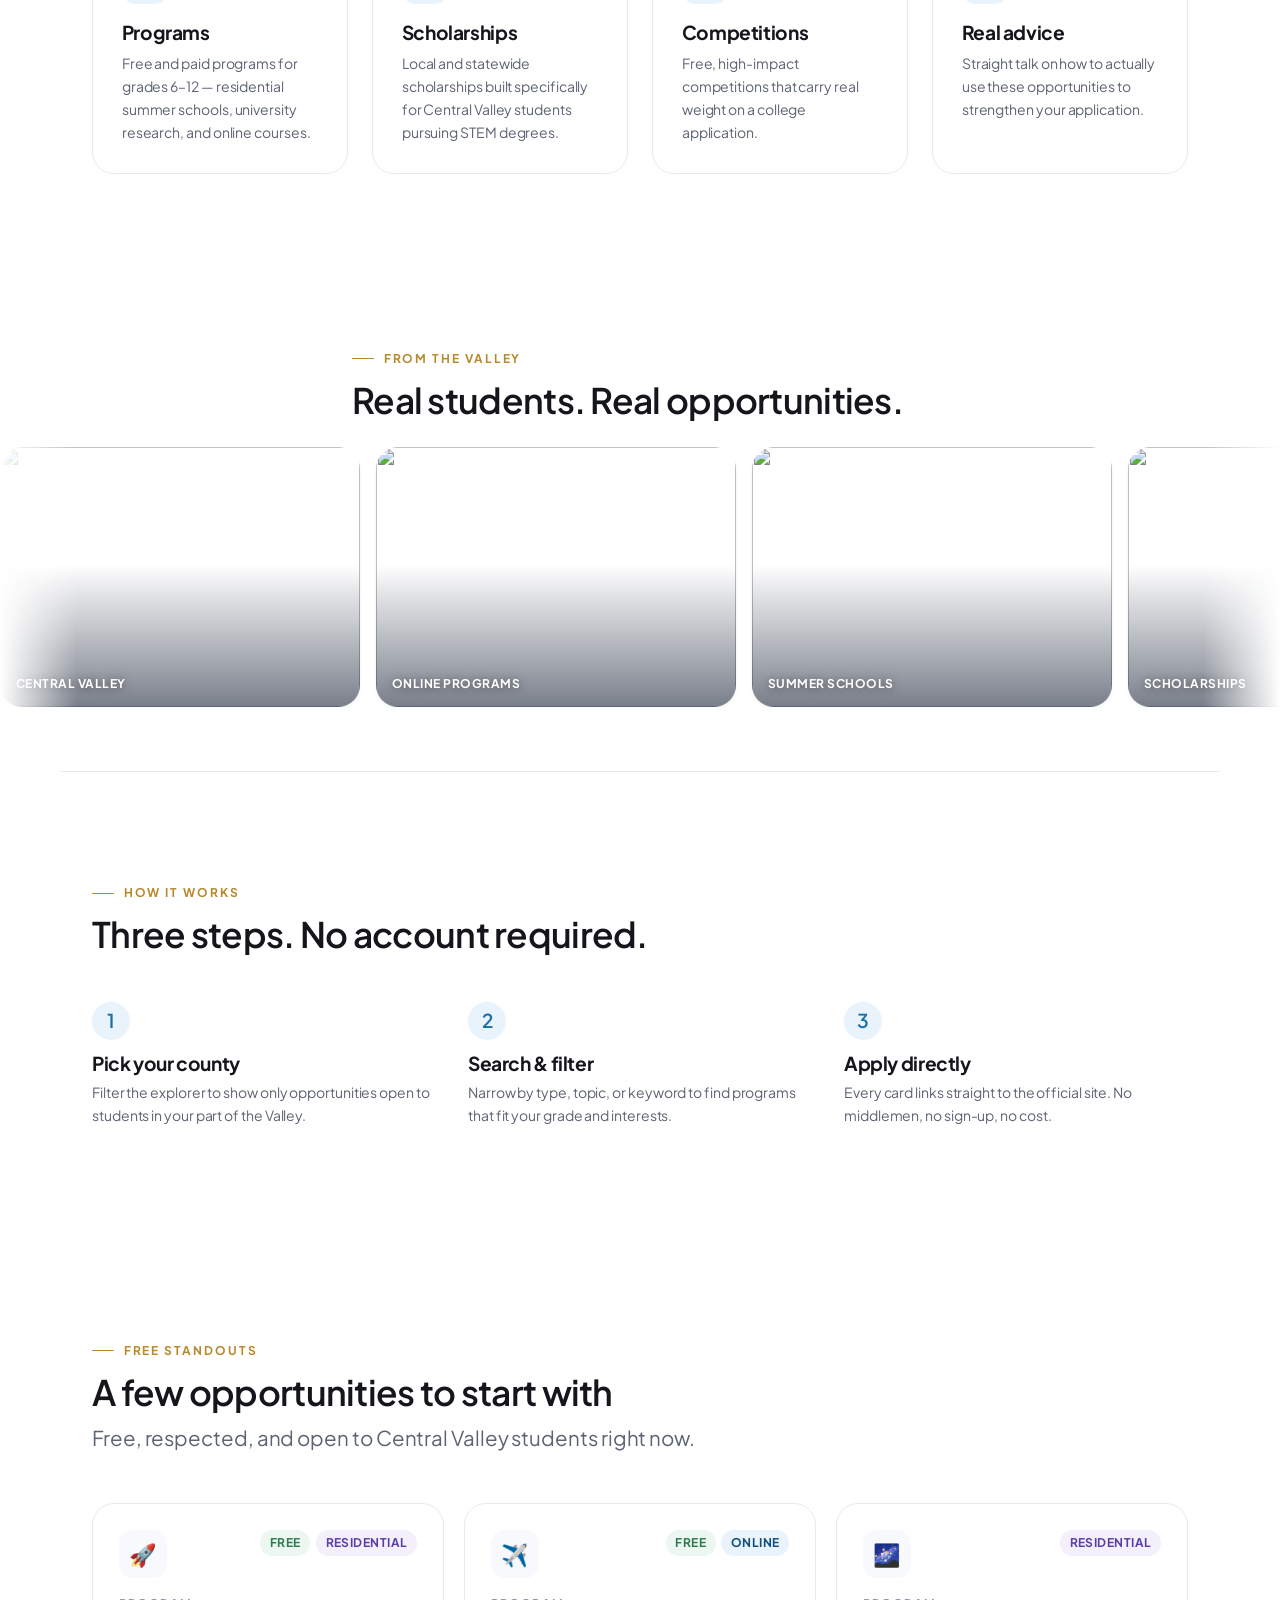
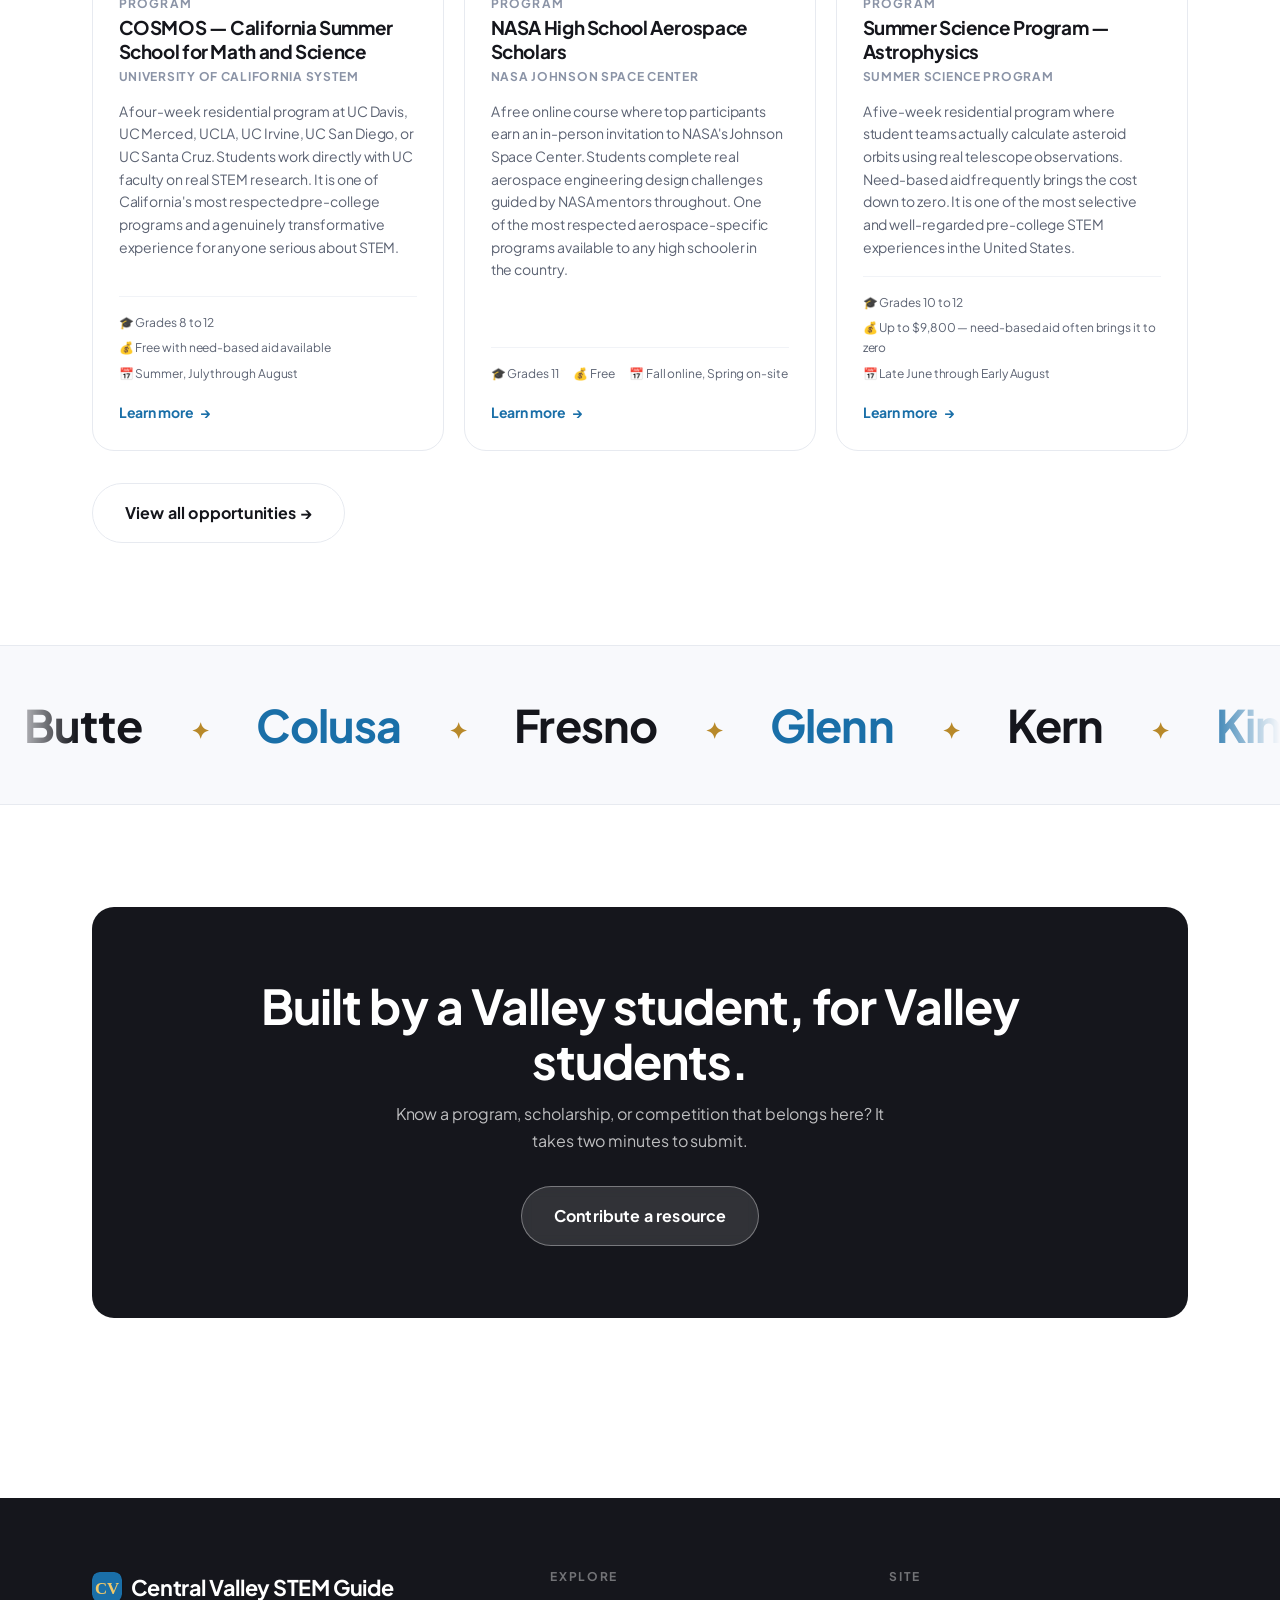
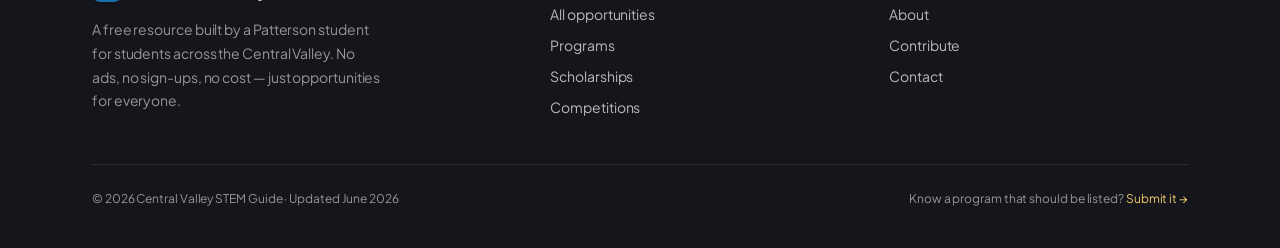
==== commit 8b9bacf1: "Add files via upload" ====
--- a/index.html
+++ b/index.html
@@ -3,7 +3,7 @@
 <head>
 <meta charset="UTF-8">
 <meta name="viewport" content="width=device-width, initial-scale=1.0">
-<title>CV STEM Guide — STEM programs, scholarships & competitions for the Central Valley</title>
+<title>CV STEM Guide</title>
 <meta name="description" content="A free guide connecting students across 18 Central Valley counties to real STEM programs, scholarships, and competitions. No cost. No sign-up. Just opportunities.">
 <link rel="canonical" href="https://cvstemguide.com/">
 <meta property="og:title" content="CV STEM Guide">
@@ -13,7 +13,7 @@
 <link rel="icon" href="/assets/favicon.svg">
 <link rel="preconnect" href="https://fonts.googleapis.com">
 <link rel="preconnect" href="https://fonts.gstatic.com" crossorigin>
-<link href="https://fonts.googleapis.com/css2?family=Cormorant+Garamond:ital,wght@0,500;0,600;1,500;1,600&family=Mulish:wght@400;500;600;700;800&display=swap" rel="stylesheet">
+<link href="https://fonts.googleapis.com/css2?family=Plus+Jakarta+Sans:ital,wght@0,400;0,500;0,600;0,700;0,800;1,500;1,600;1,700&display=swap" rel="stylesheet">
 <link rel="stylesheet" href="/styles/base.css">
 <link rel="stylesheet" href="/styles/components.css">
 </head>
@@ -21,7 +21,10 @@
 
 <!-- ============ NAV ============ -->
 <header class="nav">
-  <a href="/" class="nav-logo" aria-label="CV STEM Guide home"><span class="dot"></span>CV STEM Guide</a>
+  <a href="/" class="nav-logo" aria-label="Central Valley STEM Guide home">
+    <svg class="logo-badge" viewBox="0 0 100 100" width="30" height="30" aria-hidden="true"><rect width="100" height="100" rx="24" fill="#1a6fa8"/><text x="50" y="72" text-anchor="middle" font-size="56" font-weight="700" fill="#f0c96a" font-family="Georgia,serif">CV</text></svg>
+    <span>Central Valley STEM Guide</span>
+  </a>
   <nav class="nav-links" aria-label="Primary">
     <a href="/" aria-current="page">Home</a>
     <a href="/explore">Explore</a>
@@ -34,7 +37,9 @@
 <!-- ============ HERO ============ -->
 <section class="hero">
   <div class="hero-media">
-    <img src="https://images.unsplash.com/photo-1504711434969-e33886168f5c?w=1600&q=80" alt="Wide open Central Valley sky over open fields" fetchpriority="high">
+    <div class="hero-parallax" data-parallax="0.18">
+      <img src="https://images.unsplash.com/photo-1500382017468-9049fed747ef?w=1600&q=80" alt="Golden Central Valley farmland at sunset" fetchpriority="high">
+    </div>
   </div>
   <div class="container hero-inner">
     <span class="eyebrow hero-eyebrow">Built for the Central Valley</span>
@@ -50,10 +55,10 @@
 <!-- ============ STATS ============ -->
 <div class="container">
   <div class="stats">
-    <div class="stat" data-animate><div class="stat-num">18</div><div class="stat-label">Counties covered</div></div>
-    <div class="stat" data-animate data-delay="1"><div class="stat-num">20+</div><div class="stat-label">Opportunities listed</div></div>
-    <div class="stat" data-animate data-delay="2"><div class="stat-num">$500K+</div><div class="stat-label">In scholarships</div></div>
-    <div class="stat" data-animate data-delay="3"><div class="stat-num">100%</div><div class="stat-label">Free to use</div></div>
+    <div class="stat" data-animate><div class="stat-num" data-count-to="18">18</div><div class="stat-label">Counties covered</div></div>
+    <div class="stat" data-animate data-delay="1"><div class="stat-num" data-count-to="20" data-suffix="+">20+</div><div class="stat-label">Opportunities listed</div></div>
+    <div class="stat" data-animate data-delay="2"><div class="stat-num" data-count-to="500" data-prefix="$" data-suffix="K+">$500K+</div><div class="stat-label">In scholarships</div></div>
+    <div class="stat" data-animate data-delay="3"><div class="stat-num" data-count-to="100" data-suffix="%">100%</div><div class="stat-label">Free to use</div></div>
   </div>
 </div>
 
@@ -70,6 +75,29 @@
       <div class="feature" data-animate data-delay="1"><div class="feature-ic">💰</div><h3>Scholarships</h3><p>Local and statewide scholarships built specifically for Central Valley students pursuing STEM degrees.</p></div>
       <div class="feature" data-animate data-delay="2"><div class="feature-ic">🏆</div><h3>Competitions</h3><p>Free, high-impact competitions that carry real weight on a college application.</p></div>
       <div class="feature" data-animate data-delay="3"><div class="feature-ic">🧭</div><h3>Real advice</h3><p>Straight talk on how to actually use these opportunities to strengthen your application.</p></div>
+    </div>
+  </div>
+</section>
+
+<!-- ============ IMAGE MARQUEE (moving images) ============ -->
+<section style="padding-block:clamp(2.5rem,5vw,4rem);overflow:hidden">
+  <div class="container section-head" data-animate style="margin-bottom:1.75rem">
+    <span class="eyebrow">From the Valley</span>
+    <h2 class="title">Real students. Real opportunities.</h2>
+  </div>
+  <div class="marquee marquee--images" aria-hidden="true">
+    <div class="marquee-track">
+      <figure class="marquee-img"><img src="https://images.unsplash.com/photo-1500382017468-9049fed747ef?w=720&q=80" alt="" loading="lazy"><figcaption>Central Valley</figcaption></figure>
+      <figure class="marquee-img"><img src="https://images.unsplash.com/photo-1573496359142-b8d87734a5a2?w=720&q=80" alt="" loading="lazy"><figcaption>Online programs</figcaption></figure>
+      <figure class="marquee-img"><img src="https://images.unsplash.com/photo-1509062522246-3755977927d7?w=720&q=80" alt="" loading="lazy"><figcaption>Summer schools</figcaption></figure>
+      <figure class="marquee-img"><img src="https://images.unsplash.com/photo-1541339907198-e08756dedf3f?w=720&q=80" alt="" loading="lazy"><figcaption>Scholarships</figcaption></figure>
+      <figure class="marquee-img"><img src="https://images.unsplash.com/photo-1635070041078-e363dbe005cb?w=720&q=80" alt="" loading="lazy"><figcaption>Research &amp; labs</figcaption></figure>
+      <!-- duplicate set for a seamless loop -->
+      <figure class="marquee-img"><img src="https://images.unsplash.com/photo-1500382017468-9049fed747ef?w=720&q=80" alt="" loading="lazy"><figcaption>Central Valley</figcaption></figure>
+      <figure class="marquee-img"><img src="https://images.unsplash.com/photo-1573496359142-b8d87734a5a2?w=720&q=80" alt="" loading="lazy"><figcaption>Online programs</figcaption></figure>
+      <figure class="marquee-img"><img src="https://images.unsplash.com/photo-1509062522246-3755977927d7?w=720&q=80" alt="" loading="lazy"><figcaption>Summer schools</figcaption></figure>
+      <figure class="marquee-img"><img src="https://images.unsplash.com/photo-1541339907198-e08756dedf3f?w=720&q=80" alt="" loading="lazy"><figcaption>Scholarships</figcaption></figure>
+      <figure class="marquee-img"><img src="https://images.unsplash.com/photo-1635070041078-e363dbe005cb?w=720&q=80" alt="" loading="lazy"><figcaption>Research &amp; labs</figcaption></figure>
     </div>
   </div>
 </section>
@@ -106,6 +134,13 @@
   </div>
 </section>
 
+<!-- ============ COUNTY MARQUEE (kinetic) ============ -->
+<div class="county-marquee" role="img" aria-label="Serving 18 Central Valley counties">
+  <div class="marquee">
+    <div class="marquee-track" id="county-marquee-track"></div>
+  </div>
+</div>
+
 <!-- ============ CTA ============ -->
 <section>
   <div class="container">
@@ -122,7 +157,7 @@
   <div class="container">
     <div class="footer-grid">
       <div>
-        <div class="footer-logo"><span class="dot"></span>CV STEM Guide</div>
+        <div class="footer-logo"><svg class="logo-badge" viewBox="0 0 100 100" width="30" height="30" aria-hidden="true"><rect width="100" height="100" rx="24" fill="#1a6fa8"/><text x="50" y="72" text-anchor="middle" font-size="56" font-weight="700" fill="#f0c96a" font-family="Georgia,serif">CV</text></svg>Central Valley STEM Guide</div>
         <p class="footer-blurb">A free resource built by a Patterson student for students across the Central Valley. No ads, no sign-ups, no cost — just opportunities for everyone.</p>
       </div>
       <div class="footer-col">
@@ -140,7 +175,7 @@
       </div>
     </div>
     <div class="footer-note">
-      <span>© <span id="year">2026</span> CV STEM Guide · Updated April 2026</span>
+      <span>© <span id="year">2026</span> Central Valley STEM Guide · Updated June 2026</span>
       <span>Know a program that should be listed? <a href="/contribute">Submit it →</a></span>
     </div>
   </div>
--- a/styles/base.css
+++ b/styles/base.css
@@ -0,0 +1,170 @@
+/* ============================================================
+   CV STEM Guide — Design System: Base
+   Tokens · reset · typography · layout primitives · utilities
+   ============================================================ */
+
+:root {
+  /* ---- Brand ---- */
+  --sky:        #1a6fa8;
+  --sky-dark:   #0f4f7a;
+  --sky-light:  #e8f3fb;
+  --gold:       #b8892a;
+  --gold-soft:  #f0c96a;
+  --gold-light: #fdf6e7;
+
+  /* ---- Accent (resource categories) ---- */
+  --green:        #2d7a4f;  --green-light:  #edf7f2;
+  --rose:         #9b3a5c;  --rose-light:   #fdf0f5;
+  --violet:       #5b3da8;  --violet-light: #f3f0fb;
+  --amber:        #8a6a00;  --amber-light:  #fef9e7;
+
+  /* ---- Neutrals ---- */
+  --ink:       #15161c;
+  --ink-soft:  #3a3d4a;
+  --ink-muted: #5c6373;
+  --ink-faint: #8a93a6;
+  --line:      #e7eaf0;
+  --line-soft: #f1f3f7;
+  --surface:   #ffffff;
+  --surface-2: #f8f9fc;
+  --surface-3: #eef1f6;
+
+  /* ---- Typography ---- */
+  --font-display: 'Plus Jakarta Sans', -apple-system, BlinkMacSystemFont, 'Segoe UI', Roboto, sans-serif;
+  --font-sans: 'Plus Jakarta Sans', -apple-system, BlinkMacSystemFont, 'Segoe UI', Roboto, sans-serif;
+
+  --fs-hero: clamp(2.6rem, 6vw, 4.6rem);
+  --fs-h1:   clamp(2rem, 4vw, 3rem);
+  --fs-h2:   clamp(1.6rem, 3vw, 2.2rem);
+  --fs-h3:   1.2rem;
+  --fs-lead: clamp(1.05rem, 1.6vw, 1.3rem);
+  --fs-body: 1rem;
+  --fs-sm:   0.875rem;
+  --fs-xs:   0.75rem;
+
+  /* ---- Spacing (8pt scale) ---- */
+  --sp-1: .25rem; --sp-2: .5rem;  --sp-3: .75rem; --sp-4: 1rem;
+  --sp-5: 1.5rem; --sp-6: 2rem;   --sp-7: 3rem;   --sp-8: 4rem;
+  --sp-9: 6rem;   --sp-10: 8rem;
+
+  /* ---- Radius ---- */
+  --r-sm: 8px; --r-md: 14px; --r-lg: 22px; --r-pill: 999px;
+
+  /* ---- Shadows (soft, premium) ---- */
+  --shadow-sm: 0 1px 2px rgba(20,30,55,.04), 0 1px 3px rgba(20,30,55,.06);
+  --shadow-md: 0 6px 16px rgba(20,30,55,.06), 0 14px 36px rgba(20,30,55,.07);
+  --shadow-lg: 0 10px 28px rgba(20,30,55,.10), 0 28px 64px rgba(20,30,55,.12);
+
+  /* ---- Motion ---- */
+  --ease:     cubic-bezier(.22,.61,.36,1);
+  --ease-out: cubic-bezier(.16,1,.3,1);
+  --t-fast: .18s; --t-med: .32s; --t-slow: .6s;
+
+  /* ---- Layout ---- */
+  --maxw: 1160px;
+  --maxw-prose: 720px;
+  --nav-h: 68px;
+}
+
+/* ---- Reset ---- */
+*, *::before, *::after { box-sizing: border-box; margin: 0; padding: 0; }
+html { -webkit-text-size-adjust: 100%; scroll-behavior: smooth; scroll-padding-top: calc(var(--nav-h) + 1rem); }
+body {
+  font-family: var(--font-sans);
+  font-size: var(--fs-body);
+  line-height: 1.65;
+  color: var(--ink);
+  background: var(--surface);
+  -webkit-font-smoothing: antialiased;
+  text-rendering: optimizeLegibility;
+  overflow-x: hidden;
+}
+img, svg, video { display: block; max-width: 100%; height: auto; }
+a { color: inherit; text-decoration: none; }
+button, input, select, textarea { font: inherit; color: inherit; }
+button { cursor: pointer; background: none; border: none; }
+ul { list-style: none; }
+:focus-visible { outline: 2px solid var(--sky); outline-offset: 3px; border-radius: 4px; }
+
+/* ---- Typography ---- */
+h1, h2, h3, h4 { line-height: 1.14; font-weight: 700; letter-spacing: -0.02em; }
+.display { font-family: var(--font-display); font-weight: 700; letter-spacing: -0.02em; }
+.display em { font-style: italic; font-weight: 600; }
+
+body { letter-spacing: -0.005em; }
+p { text-wrap: pretty; }
+strong { font-weight: 600; }
+
+/* ---- Layout primitives ---- */
+.container { width: 100%; max-width: var(--maxw); margin-inline: auto; padding-inline: clamp(1.25rem, 4vw, 2rem); }
+.prose { max-width: var(--maxw-prose); }
+section { padding-block: clamp(3.5rem, 8vw, 6.5rem); }
+
+.eyebrow {
+  display: inline-flex; align-items: center; gap: .6rem;
+  font-size: var(--fs-xs); font-weight: 700; letter-spacing: .16em;
+  text-transform: uppercase; color: var(--gold);
+}
+.eyebrow::before { content: ''; width: 22px; height: 1px; background: currentColor; }
+
+.section-head { max-width: 640px; margin-bottom: clamp(2rem, 4vw, 3rem); }
+.section-head .title {
+  font-family: var(--font-display); font-weight: 600;
+  font-size: var(--fs-h2); color: var(--ink); margin-top: .75rem; line-height: 1.1;
+}
+.section-head .sub {
+  font-size: var(--fs-lead); color: var(--ink-muted);
+  margin-top: .75rem; font-weight: 400; line-height: 1.55;
+}
+
+.divider { border: none; border-top: 1px solid var(--line); }
+
+/* ---- Buttons ---- */
+.btn {
+  display: inline-flex; align-items: center; justify-content: center; gap: .5rem;
+  padding: .85rem 1.6rem; border-radius: var(--r-pill);
+  font-size: var(--fs-sm); font-weight: 700; letter-spacing: .01em;
+  transition: transform var(--t-fast) var(--ease), background var(--t-fast), box-shadow var(--t-fast), border-color var(--t-fast), color var(--t-fast);
+  will-change: transform;
+}
+.btn:hover { transform: translateY(-2px); }
+.btn:active { transform: translateY(0); }
+.btn-primary { background: var(--sky); color: #fff; box-shadow: var(--shadow-sm); }
+.btn-primary:hover { background: var(--sky-dark); box-shadow: var(--shadow-md); }
+.btn-ghost { background: transparent; color: var(--ink); border: 1px solid var(--line); }
+.btn-ghost:hover { border-color: var(--ink-faint); background: var(--surface-2); }
+.btn-light { background: rgba(255,255,255,.12); color: #fff; border: 1px solid rgba(255,255,255,.35); backdrop-filter: blur(6px); }
+.btn-light:hover { background: rgba(255,255,255,.2); border-color: rgba(255,255,255,.6); }
+.btn-lg { padding: 1rem 2rem; font-size: var(--fs-body); }
+
+/* ---- Scroll-reveal animation hook ---- */
+[data-animate] {
+  opacity: 0; transform: translateY(22px);
+  transition: opacity .7s var(--ease-out), transform .7s var(--ease-out);
+}
+[data-animate].in-view { opacity: 1; transform: none; }
+[data-animate][data-delay="1"] { transition-delay: .08s; }
+[data-animate][data-delay="2"] { transition-delay: .16s; }
+[data-animate][data-delay="3"] { transition-delay: .24s; }
+[data-animate][data-delay="4"] { transition-delay: .32s; }
+
+/* ---- Utilities ---- */
+.text-center { text-align: center; }
+.mx-auto { margin-inline: auto; }
+.muted { color: var(--ink-muted); }
+.visually-hidden {
+  position: absolute; width: 1px; height: 1px; padding: 0; margin: -1px;
+  overflow: hidden; clip: rect(0 0 0 0); white-space: nowrap; border: 0;
+}
+
+/* ---- Keyframes (kinetic motion) ---- */
+@keyframes kenburns { from { transform: scale(1.04); } to { transform: scale(1.16); } }
+@keyframes marquee  { from { transform: translateX(0); } to { transform: translateX(-50%); } }
+@keyframes floaty   { 0%,100% { transform: translateY(0); } 50% { transform: translateY(-10px); } }
+
+@media (prefers-reduced-motion: reduce) {
+  html { scroll-behavior: auto; }
+  *, *::before, *::after { animation-duration: .001ms !important; animation-iteration-count: 1 !important; transition-duration: .001ms !important; }
+  [data-animate] { opacity: 1; transform: none; }
+  .marquee-track { animation: none !important; }
+}
--- a/styles/components.css
+++ b/styles/components.css
@@ -0,0 +1,301 @@
+/* ============================================================
+   CV STEM Guide — Design System: Components
+   Navigation · hero · stats · cards · explorer · banners · footer
+   ============================================================ */
+
+/* ---------- Navigation ---------- */
+.nav {
+  position: sticky; top: 0; z-index: 100;
+  height: var(--nav-h);
+  display: flex; align-items: center; justify-content: space-between;
+  padding-inline: clamp(1.25rem, 4vw, 2.5rem);
+  background: rgba(255,255,255,.72);
+  backdrop-filter: saturate(180%) blur(16px);
+  -webkit-backdrop-filter: saturate(180%) blur(16px);
+  border-bottom: 1px solid transparent;
+  transition: border-color var(--t-med), background var(--t-med), box-shadow var(--t-med);
+}
+.nav.scrolled { border-bottom-color: var(--line); box-shadow: 0 1px 0 rgba(20,30,55,.02); }
+
+.nav-logo {
+  display: inline-flex; align-items: center; gap: .6rem;
+  font-family: var(--font-display); font-weight: 700; letter-spacing: -0.02em;
+  font-size: clamp(.98rem, 2.4vw, 1.18rem); color: var(--ink); line-height: 1;
+}
+.logo-badge {
+  width: 30px; height: 30px; border-radius: 8px; flex-shrink: 0;
+  box-shadow: var(--shadow-sm); transition: transform var(--t-med) var(--ease);
+}
+.nav-logo:hover .logo-badge { transform: rotate(-6deg) scale(1.06); }
+
+.nav-links { display: flex; align-items: center; gap: clamp(1.4rem, 3vw, 2.4rem); }
+.nav-links a {
+  position: relative; font-size: var(--fs-sm); font-weight: 600; color: var(--ink-muted);
+  transition: color var(--t-fast);
+}
+.nav-links a::after {
+  content: ''; position: absolute; left: 0; bottom: -6px; width: 0; height: 2px;
+  background: var(--sky); border-radius: 2px; transition: width var(--t-med) var(--ease);
+}
+.nav-links a:hover { color: var(--ink); }
+.nav-links a:hover::after,
+.nav-links a[aria-current="page"]::after { width: 100%; }
+.nav-links a[aria-current="page"] { color: var(--ink); }
+.nav-links .nav-cta { padding: .55rem 1.1rem; border-radius: var(--r-pill); background: var(--ink); color: #fff; }
+.nav-links .nav-cta::after { display: none; }
+.nav-links .nav-cta:hover { background: var(--sky-dark); color: #fff; }
+
+/* Mobile menu toggle */
+.nav-toggle { display: none; width: 42px; height: 42px; border-radius: var(--r-sm); align-items: center; justify-content: center; }
+.nav-toggle span, .nav-toggle span::before, .nav-toggle span::after {
+  content: ''; display: block; width: 22px; height: 2px; background: var(--ink); border-radius: 2px;
+  transition: transform var(--t-med) var(--ease), opacity var(--t-fast);
+}
+.nav-toggle span::before { position: absolute; transform: translateY(-7px); }
+.nav-toggle span::after  { position: absolute; transform: translateY(7px); }
+body.menu-open .nav-toggle span { background: transparent; }
+body.menu-open .nav-toggle span::before { transform: rotate(45deg); }
+body.menu-open .nav-toggle span::after  { transform: rotate(-45deg); }
+
+/* ---------- Hero ---------- */
+.hero { position: relative; display: flex; align-items: center; min-height: min(86vh, 700px); overflow: hidden; }
+.hero-media { position: absolute; inset: 0; z-index: 0; overflow: hidden; }
+.hero-parallax { position: absolute; inset: -14% 0; }
+.hero-media img {
+  width: 100%; height: 100%; object-fit: cover; object-position: center 40%;
+  transform: scale(1.04); transform-origin: center;
+  animation: kenburns 18s ease-in-out infinite alternate;
+  will-change: transform;
+}
+.hero-media::after {
+  content: ''; position: absolute; inset: 0;
+  background: linear-gradient(100deg, rgba(11,22,42,.92) 0%, rgba(11,22,42,.62) 52%, rgba(11,22,42,.2) 100%);
+}
+.hero-inner { position: relative; z-index: 1; padding-block: clamp(4rem, 10vw, 7rem); }
+.hero-inner > * { max-width: 720px; }
+.hero-eyebrow { color: var(--gold-soft); }
+.hero h1 {
+  font-family: var(--font-display); font-weight: 600; color: #fff;
+  font-size: var(--fs-hero); line-height: 1.02; margin: 1.4rem 0;
+}
+.hero h1 em { font-style: italic; color: var(--gold-soft); }
+.hero-sub { font-size: var(--fs-lead); color: rgba(255,255,255,.82); max-width: 520px; margin-bottom: 2.2rem; }
+.hero-actions { display: flex; flex-wrap: wrap; gap: .8rem; }
+
+/* ---------- Stats ---------- */
+.stats {
+  display: grid; grid-template-columns: repeat(4, 1fr);
+  gap: clamp(1rem, 3vw, 2rem);
+  padding: clamp(2rem, 5vw, 3rem) 0;
+  border-block: 1px solid var(--line);
+}
+.stat { text-align: center; }
+.stat-num { font-family: var(--font-display); font-weight: 600; font-size: clamp(2rem, 4vw, 2.8rem); color: var(--sky); line-height: 1; }
+.stat-label { font-size: var(--fs-sm); color: var(--ink-muted); margin-top: .4rem; }
+
+/* ---------- Feature / value cards ---------- */
+.feature-grid { display: grid; grid-template-columns: repeat(auto-fit, minmax(250px, 1fr)); gap: clamp(1rem, 2.5vw, 1.5rem); }
+.feature {
+  padding: 1.8rem; border: 1px solid var(--line); border-radius: var(--r-lg); background: var(--surface);
+  transition: transform var(--t-med) var(--ease), box-shadow var(--t-med), border-color var(--t-med);
+}
+.feature:hover { transform: translateY(-4px); box-shadow: var(--shadow-md); border-color: transparent; }
+.feature-ic { width: 46px; height: 46px; border-radius: var(--r-md); display: grid; place-items: center; font-size: 22px; background: var(--sky-light); margin-bottom: 1.1rem; }
+.feature h3 { font-size: var(--fs-h3); margin-bottom: .5rem; }
+.feature p { font-size: var(--fs-sm); color: var(--ink-muted); }
+
+/* ---------- Resource cards ---------- */
+.card-grid { display: grid; grid-template-columns: repeat(auto-fill, minmax(330px, 1fr)); gap: clamp(1rem, 2vw, 1.25rem); }
+.card {
+  display: flex; flex-direction: column;
+  background: var(--surface); border: 1px solid var(--line); border-radius: var(--r-lg);
+  padding: 1.6rem;
+  transition: transform var(--t-med) var(--ease), box-shadow var(--t-med), border-color var(--t-med);
+}
+.card:hover { transform: translateY(-4px); box-shadow: var(--shadow-md); border-color: transparent; }
+.card-top { display: flex; align-items: flex-start; justify-content: space-between; gap: .75rem; margin-bottom: 1rem; }
+.card-ic { width: 48px; height: 48px; border-radius: var(--r-md); display: grid; place-items: center; font-size: 22px; background: var(--surface-2); flex-shrink: 0; }
+.card-badges { display: flex; flex-wrap: wrap; gap: .35rem; justify-content: flex-end; }
+.badge { font-size: var(--fs-xs); font-weight: 700; letter-spacing: .04em; text-transform: uppercase; padding: .2rem .6rem; border-radius: var(--r-pill); white-space: nowrap; }
+.badge-free        { background: var(--green-light);  color: var(--green); }
+.badge-online      { background: var(--sky-light);    color: var(--sky-dark); }
+.badge-residential { background: var(--violet-light); color: var(--violet); }
+.badge-paid        { background: var(--gold-light);   color: var(--gold); }
+.badge-competition { background: var(--amber-light);  color: var(--amber); }
+.badge-scholarship { background: var(--rose-light);   color: var(--rose); }
+.card-type { font-size: var(--fs-xs); font-weight: 700; letter-spacing: .1em; text-transform: uppercase; color: var(--ink-faint); }
+.card h3 { font-size: 1.18rem; margin: .15rem 0 .25rem; line-height: 1.25; }
+.card-org { font-size: var(--fs-xs); font-weight: 700; letter-spacing: .06em; text-transform: uppercase; color: var(--ink-faint); margin-bottom: .8rem; }
+.card-desc { font-size: var(--fs-sm); color: var(--ink-muted); line-height: 1.62; flex: 1; }
+.card-meta { display: flex; flex-wrap: wrap; gap: .35rem .9rem; margin: 1.1rem 0; padding-top: 1rem; border-top: 1px solid var(--line-soft); font-size: var(--fs-xs); color: var(--ink-muted); }
+.card-link {
+  margin-top: auto; display: inline-flex; align-items: center; gap: .4rem; align-self: flex-start;
+  font-size: var(--fs-sm); font-weight: 700; color: var(--sky);
+}
+.card-link .arrow { transition: transform var(--t-med) var(--ease); }
+.card:hover .card-link .arrow { transform: translateX(4px); }
+
+/* ---------- Explorer controls ---------- */
+.explorer-bar { display: flex; flex-direction: column; gap: 1rem; margin-bottom: 2rem; }
+.explorer-row { display: flex; flex-wrap: wrap; align-items: center; gap: .75rem; }
+.search-field { position: relative; flex: 1 1 280px; max-width: 460px; }
+.search-field svg { position: absolute; left: 1rem; top: 50%; transform: translateY(-50%); color: var(--ink-faint); pointer-events: none; }
+.search-input {
+  width: 100%; padding: .8rem 1rem .8rem 2.7rem; border: 1px solid var(--line);
+  border-radius: var(--r-pill); background: var(--surface-2); font-size: var(--fs-sm);
+  transition: border-color var(--t-fast), background var(--t-fast), box-shadow var(--t-fast);
+}
+.search-input:focus { outline: none; border-color: var(--sky); background: var(--surface); box-shadow: 0 0 0 4px var(--sky-light); }
+.county-select {
+  padding: .8rem 2.4rem .8rem 1rem; border: 1px solid var(--line); border-radius: var(--r-pill);
+  background: var(--surface-2); font-size: var(--fs-sm); font-weight: 600; appearance: none;
+  background-image: url("data:image/svg+xml,%3Csvg xmlns='http://www.w3.org/2000/svg' width='14' height='14' viewBox='0 0 24 24' fill='none' stroke='%235c6373' stroke-width='2.2'%3E%3Cpath d='m6 9 6 6 6-6'/%3E%3C/svg%3E");
+  background-repeat: no-repeat; background-position: right 1rem center; cursor: pointer;
+  transition: border-color var(--t-fast), box-shadow var(--t-fast);
+}
+.county-select:focus { outline: none; border-color: var(--sky); box-shadow: 0 0 0 4px var(--sky-light); }
+
+.chips { display: flex; flex-wrap: wrap; gap: .4rem; }
+.chip {
+  padding: .45rem 1rem; border-radius: var(--r-pill); font-size: var(--fs-xs); font-weight: 700;
+  letter-spacing: .03em; border: 1px solid var(--line); background: var(--surface); color: var(--ink-muted);
+  transition: all var(--t-fast) var(--ease);
+}
+.chip:hover { border-color: var(--ink-faint); color: var(--ink); }
+.chip.active { background: var(--ink); border-color: var(--ink); color: #fff; }
+.chips--type .chip.active { background: var(--sky); border-color: var(--sky); }
+
+.result-count { font-size: var(--fs-sm); color: var(--ink-faint); }
+.empty-state { grid-column: 1 / -1; padding: 3rem 1rem; text-align: center; color: var(--ink-faint); }
+.empty-state strong { display: block; color: var(--ink-muted); font-size: var(--fs-lead); margin-bottom: .4rem; }
+
+/* ---------- Feature banner ---------- */
+.banner { position: relative; border-radius: var(--r-lg); overflow: hidden; min-height: 240px; display: flex; align-items: center; }
+.banner img { position: absolute; inset: 0; width: 100%; height: 100%; object-fit: cover; object-position: center 55%; }
+.banner::after { content: ''; position: absolute; inset: 0; background: linear-gradient(90deg, rgba(11,22,42,.9) 0%, rgba(11,22,42,.35) 100%); }
+.banner-text { position: relative; z-index: 1; padding: clamp(1.6rem, 4vw, 2.6rem); max-width: 520px; }
+.banner-text h2 { font-family: var(--font-display); font-size: var(--fs-h2); color: #fff; margin-bottom: .5rem; }
+.banner-text p { font-size: var(--fs-sm); color: rgba(255,255,255,.78); }
+
+/* ---------- Tips ---------- */
+.tips-grid { display: grid; grid-template-columns: repeat(auto-fill, minmax(300px, 1fr)); gap: clamp(1rem, 2vw, 1.25rem); }
+.tip {
+  position: relative; overflow: hidden; padding: 1.8rem; background: var(--surface);
+  border: 1px solid var(--line); border-radius: var(--r-lg);
+  transition: transform var(--t-med) var(--ease), box-shadow var(--t-med), border-color var(--t-med);
+}
+.tip:hover { transform: translateY(-4px); box-shadow: var(--shadow-md); border-color: transparent; }
+.tip-num { position: absolute; top: 1rem; right: 1.2rem; font-family: var(--font-display); font-weight: 700; font-size: 3.4rem; line-height: 1; color: var(--surface-3); }
+.tip h3 { font-size: var(--fs-h3); margin-bottom: .5rem; padding-right: 3rem; }
+.tip p { font-size: var(--fs-sm); color: var(--ink-muted); line-height: 1.7; }
+
+/* ---------- County grid (About) ---------- */
+.county-grid { display: grid; grid-template-columns: repeat(auto-fill, minmax(150px, 1fr)); gap: .6rem; }
+.county-pill {
+  text-align: center; padding: .9rem 1rem; border: 1px solid var(--line); border-radius: var(--r-md);
+  background: var(--surface); font-weight: 600; font-size: var(--fs-sm);
+  transition: border-color var(--t-fast), background var(--t-fast), transform var(--t-fast);
+}
+.county-pill:hover { border-color: var(--sky); background: var(--sky-light); transform: translateY(-2px); }
+
+/* ---------- Steps (How it works) ---------- */
+.steps { display: grid; grid-template-columns: repeat(auto-fit, minmax(220px, 1fr)); gap: clamp(1.2rem, 3vw, 2rem); counter-reset: step; }
+.step { position: relative; padding-top: 3.2rem; }
+.step::before {
+  counter-increment: step; content: counter(step);
+  position: absolute; top: 0; left: 0; width: 2.4rem; height: 2.4rem; border-radius: 50%;
+  display: grid; place-items: center; font-family: var(--font-display); font-weight: 600; font-size: 1.2rem;
+  color: var(--sky); background: var(--sky-light);
+}
+.step h3 { font-size: var(--fs-h3); margin-bottom: .4rem; }
+.step p { font-size: var(--fs-sm); color: var(--ink-muted); }
+
+/* ---------- CTA band ---------- */
+.cta-band { background: var(--ink); border-radius: var(--r-lg); padding: clamp(2.5rem, 6vw, 4.5rem); text-align: center; color: #fff; }
+.cta-band h2 { font-family: var(--font-display); font-size: var(--fs-h1); margin-bottom: .8rem; }
+.cta-band p { color: rgba(255,255,255,.72); max-width: 520px; margin: 0 auto 2rem; }
+
+/* ---------- Page header (interior pages) ---------- */
+.page-head { padding-block: clamp(3.5rem, 8vw, 5.5rem) clamp(2rem, 4vw, 3rem); background: var(--surface-2); border-bottom: 1px solid var(--line); }
+.page-head h1 { font-family: var(--font-display); font-size: var(--fs-h1); margin: .8rem 0 .6rem; }
+.page-head p { font-size: var(--fs-lead); color: var(--ink-muted); max-width: 620px; }
+
+/* ---------- Footer ---------- */
+.footer { background: var(--ink); color: rgba(255,255,255,.55); padding-block: clamp(3rem, 6vw, 4.5rem) 2.5rem; margin-top: clamp(3rem, 6vw, 5rem); }
+.footer-grid { display: grid; grid-template-columns: 1.4fr 1fr 1fr; gap: 2.5rem; margin-bottom: 2.5rem; }
+.footer-logo { font-family: var(--font-display); font-weight: 700; letter-spacing: -0.02em; font-size: 1.35rem; color: #fff; margin-bottom: .8rem; display: inline-flex; align-items: center; gap: .55rem; }
+.footer-blurb { font-size: var(--fs-sm); max-width: 320px; line-height: 1.7; }
+.footer-col h4 { font-size: var(--fs-xs); letter-spacing: .14em; text-transform: uppercase; color: rgba(255,255,255,.4); margin-bottom: 1rem; }
+.footer-col a { display: block; font-size: var(--fs-sm); color: rgba(255,255,255,.7); padding: .25rem 0; transition: color var(--t-fast); }
+.footer-col a:hover { color: #fff; }
+.footer-note { border-top: 1px solid rgba(255,255,255,.1); padding-top: 1.5rem; font-size: var(--fs-xs); display: flex; flex-wrap: wrap; gap: .5rem 1.2rem; justify-content: space-between; }
+.footer-note a { color: var(--gold-soft); }
+
+/* ---------- Marquees (kinetic motion) ---------- */
+.marquee { position: relative; overflow: hidden; width: 100%;
+  -webkit-mask-image: linear-gradient(90deg, transparent, #000 6%, #000 94%, transparent);
+  mask-image: linear-gradient(90deg, transparent, #000 6%, #000 94%, transparent);
+}
+.marquee-track { display: flex; flex-wrap: nowrap; width: max-content; will-change: transform; animation: marquee linear infinite; }
+.marquee:hover .marquee-track { animation-play-state: paused; }
+
+/* Image marquee */
+.marquee--images .marquee-track { gap: 1rem; animation-duration: 55s; }
+.marquee-img {
+  position: relative; flex: 0 0 auto; width: clamp(240px, 30vw, 360px); height: clamp(180px, 24vw, 260px);
+  border-radius: var(--r-lg); overflow: hidden; box-shadow: var(--shadow-sm);
+}
+.marquee-img img { width: 100%; height: 100%; object-fit: cover; transition: transform var(--t-slow) var(--ease); }
+.marquee-img:hover img { transform: scale(1.07); }
+.marquee-img figcaption {
+  position: absolute; left: 1rem; bottom: .85rem; z-index: 1; color: #fff;
+  font-size: var(--fs-xs); font-weight: 700; letter-spacing: .04em; text-transform: uppercase;
+  text-shadow: 0 1px 8px rgba(0,0,0,.5);
+}
+.marquee-img::after { content: ''; position: absolute; inset: 0; background: linear-gradient(0deg, rgba(11,22,42,.55), transparent 55%); }
+
+/* County text marquee */
+.county-marquee { border-block: 1px solid var(--line); padding-block: clamp(1.6rem, 4vw, 2.6rem); background: var(--surface-2); }
+.county-marquee .marquee-track { gap: 0; animation-duration: 48s; align-items: center; }
+.county-marquee .item {
+  font-family: var(--font-display); font-weight: 700; letter-spacing: -0.02em;
+  font-size: clamp(1.6rem, 4vw, 2.8rem); color: var(--ink); padding-inline: 1.5rem; white-space: nowrap;
+}
+.county-marquee .item::after { content: '✦'; color: var(--gold); font-size: .5em; margin-left: 3rem; vertical-align: middle; }
+.county-marquee .item:nth-child(even) { color: var(--sky); -webkit-text-stroke: 0; }
+
+/* Stat count-up keeps numbers from reflowing as they tick */
+.stat-num { font-variant-numeric: tabular-nums; }
+
+/* Parallax helper (driven by main.js) */
+[data-parallax] { will-change: transform; }
+
+/* ============================================================
+   Responsive
+   ============================================================ */
+@media (max-width: 820px) {
+  .footer-grid { grid-template-columns: 1fr 1fr; }
+  .stats { grid-template-columns: repeat(2, 1fr); row-gap: 2rem; }
+}
+
+@media (max-width: 720px) {
+  .nav-toggle { display: flex; }
+  .nav-links {
+    position: fixed; inset: var(--nav-h) 0 auto 0;
+    flex-direction: column; align-items: stretch; gap: 0;
+    background: rgba(255,255,255,.96); backdrop-filter: blur(16px);
+    border-bottom: 1px solid var(--line); padding: .5rem 1.25rem 1.25rem;
+    transform: translateY(-110%); opacity: 0; pointer-events: none;
+    transition: transform var(--t-med) var(--ease), opacity var(--t-med);
+  }
+  body.menu-open .nav-links { transform: translateY(0); opacity: 1; pointer-events: auto; }
+  .nav-links a { padding: 1rem 0; font-size: 1.05rem; border-bottom: 1px solid var(--line-soft); }
+  .nav-links a::after { display: none; }
+  .nav-links .nav-cta { text-align: center; margin-top: 1rem; padding: .9rem; border-bottom: none; }
+  .footer-grid { grid-template-columns: 1fr; gap: 2rem; }
+}
+
+@media (max-width: 480px) {
+  .hero { min-height: 78vh; }
+  .card-grid { grid-template-columns: 1fr; }
+}
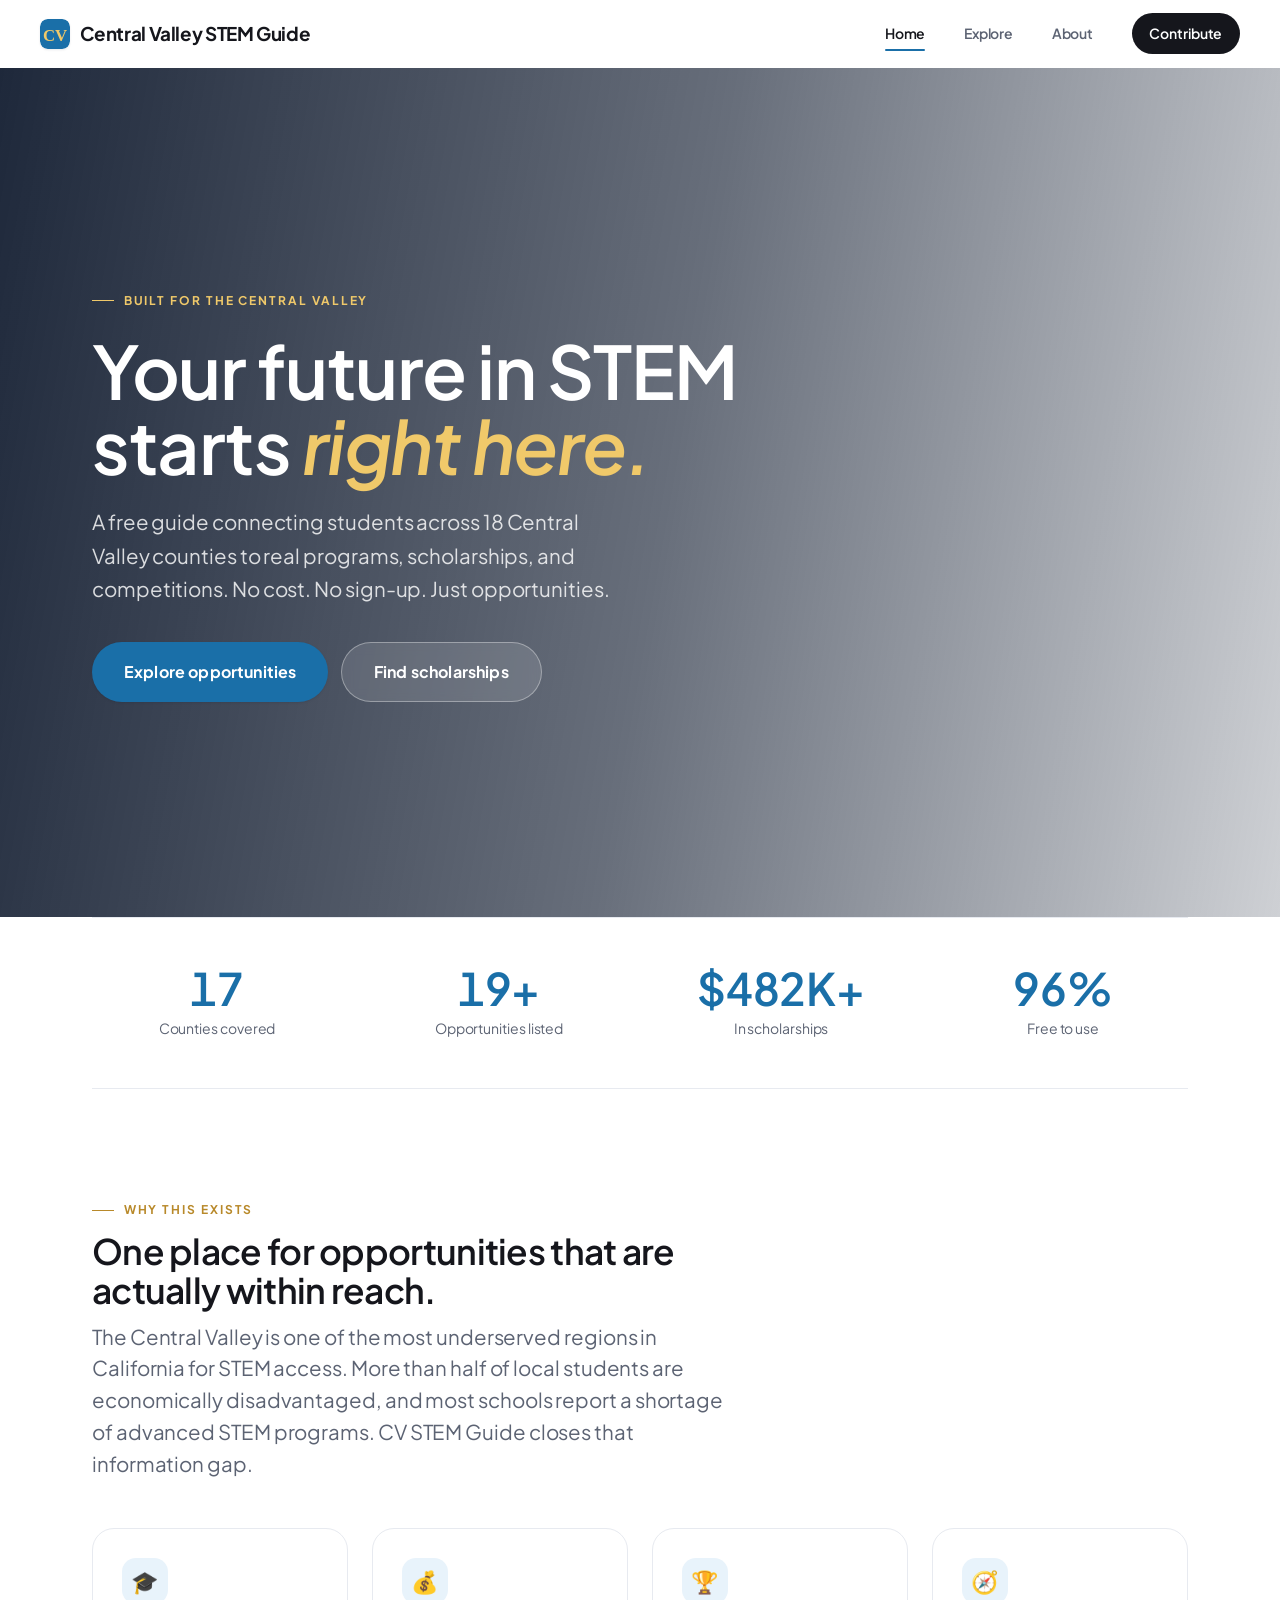
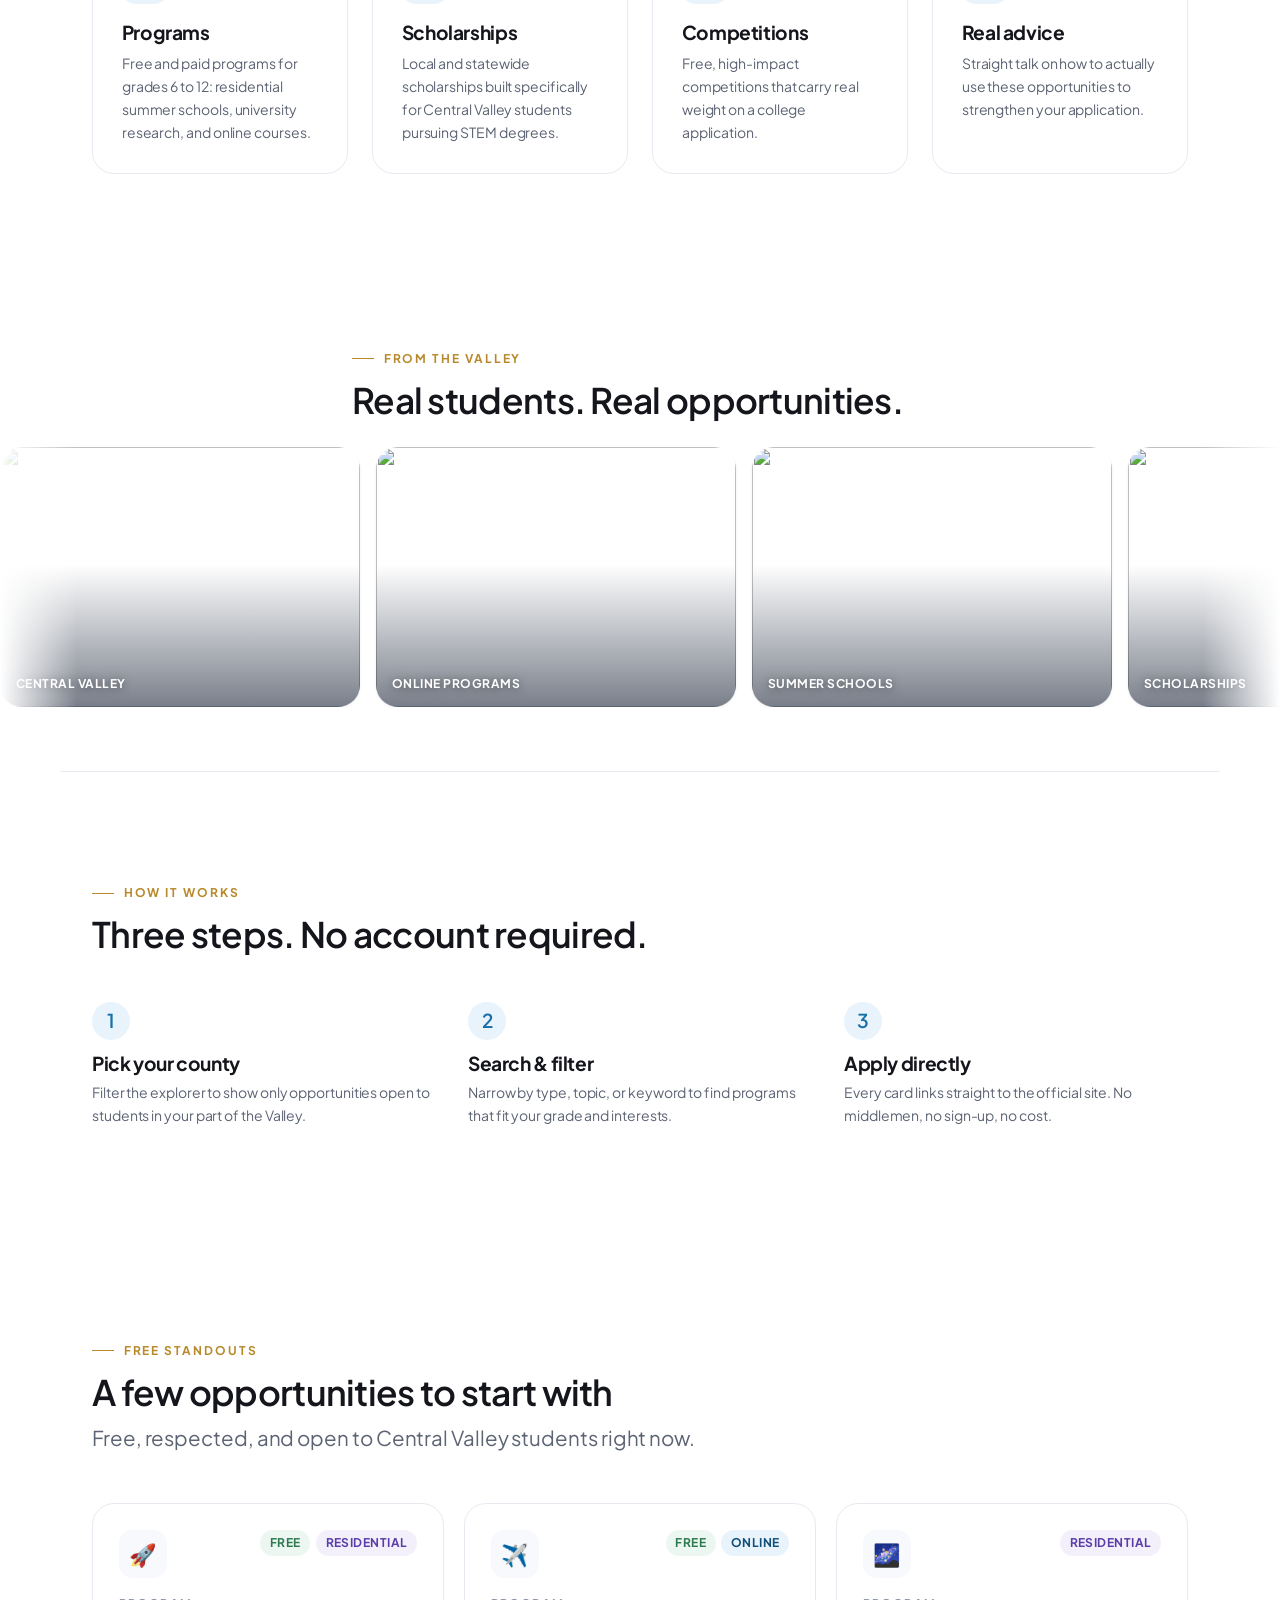
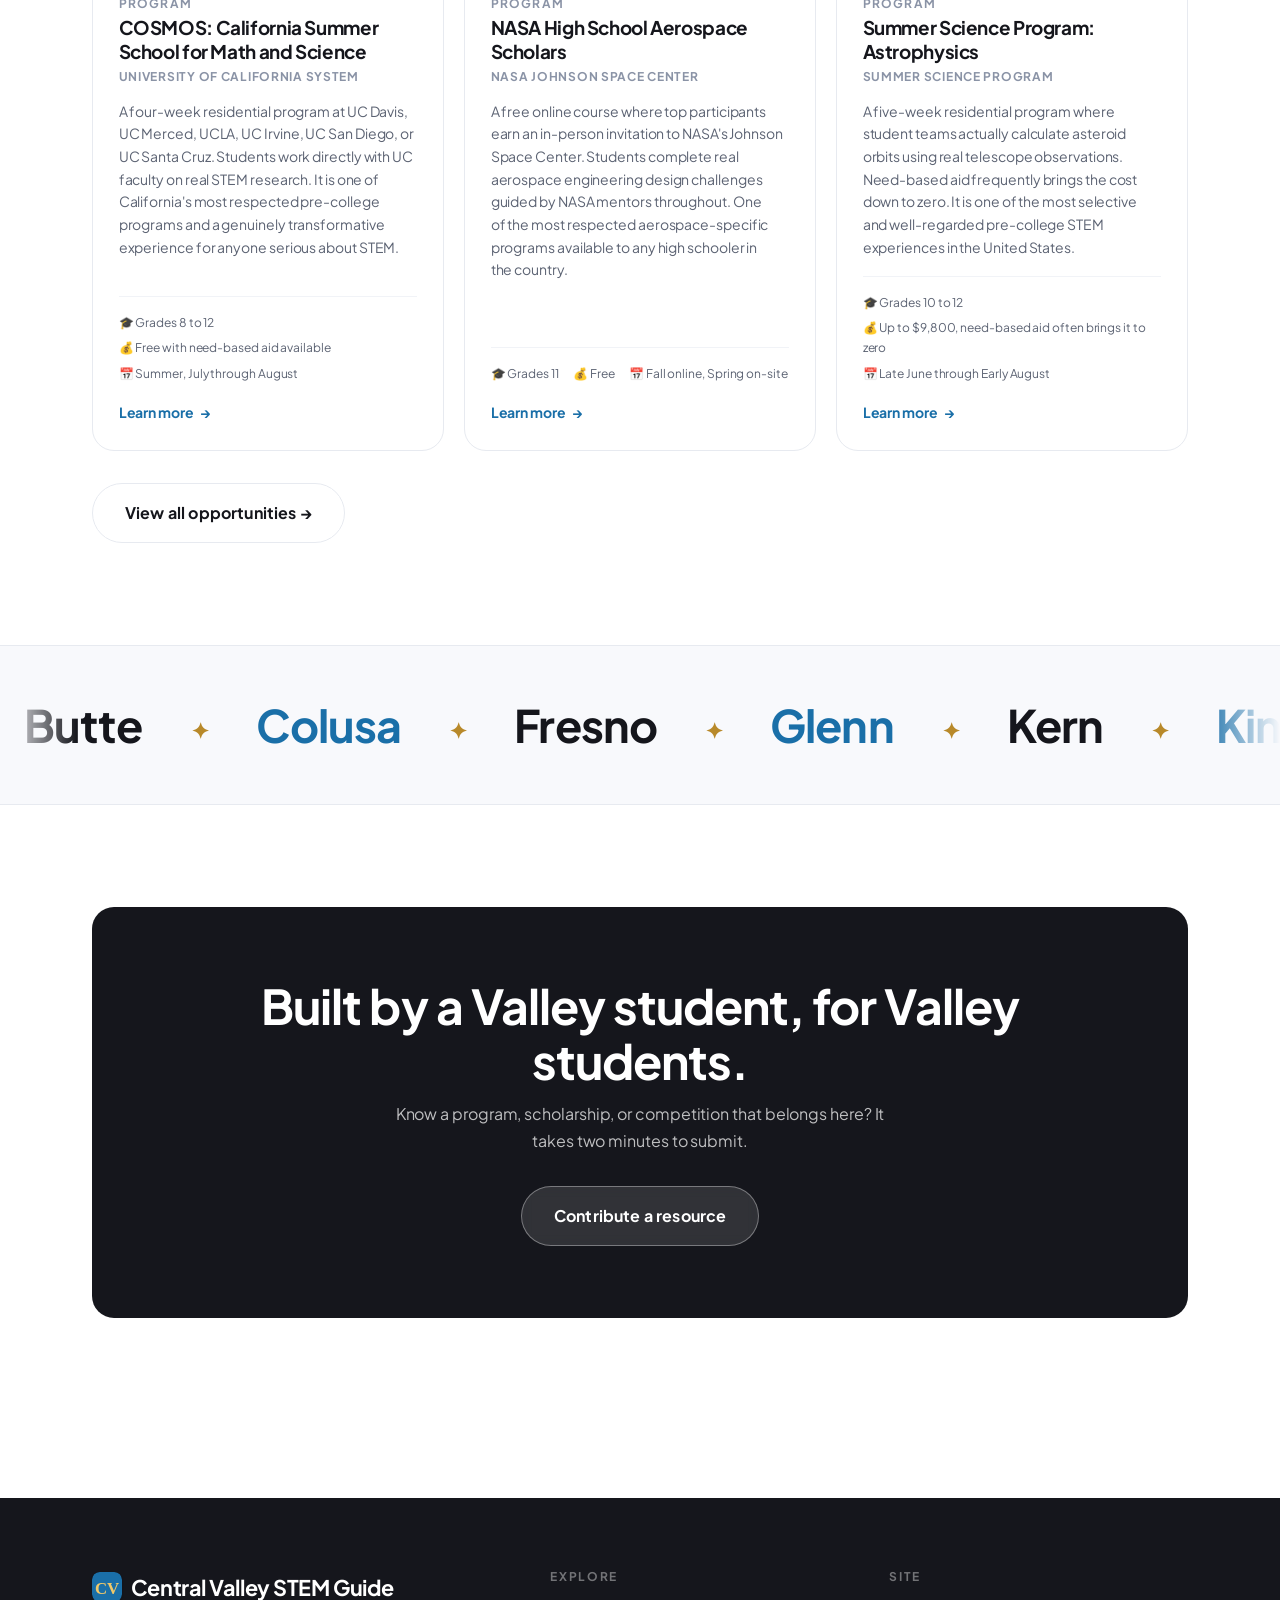
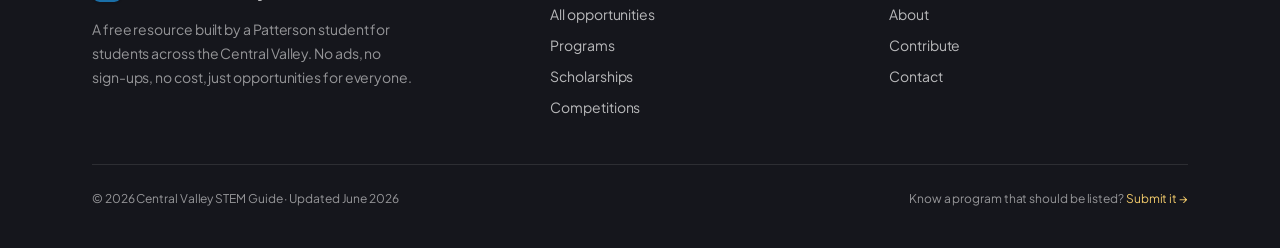
==== commit 74338690: "Add files via upload" ====
--- a/index.html
+++ b/index.html
@@ -71,7 +71,7 @@
       <p class="sub">The Central Valley is one of the most underserved regions in California for STEM access. More than half of local students are economically disadvantaged, and most schools report a shortage of advanced STEM programs. CV STEM Guide closes that information gap.</p>
     </div>
     <div class="feature-grid">
-      <div class="feature" data-animate><div class="feature-ic">🎓</div><h3>Programs</h3><p>Free and paid programs for grades 6–12 — residential summer schools, university research, and online courses.</p></div>
+      <div class="feature" data-animate><div class="feature-ic">🎓</div><h3>Programs</h3><p>Free and paid programs for grades 6 to 12: residential summer schools, university research, and online courses.</p></div>
       <div class="feature" data-animate data-delay="1"><div class="feature-ic">💰</div><h3>Scholarships</h3><p>Local and statewide scholarships built specifically for Central Valley students pursuing STEM degrees.</p></div>
       <div class="feature" data-animate data-delay="2"><div class="feature-ic">🏆</div><h3>Competitions</h3><p>Free, high-impact competitions that carry real weight on a college application.</p></div>
       <div class="feature" data-animate data-delay="3"><div class="feature-ic">🧭</div><h3>Real advice</h3><p>Straight talk on how to actually use these opportunities to strengthen your application.</p></div>
@@ -158,7 +158,7 @@
     <div class="footer-grid">
       <div>
         <div class="footer-logo"><svg class="logo-badge" viewBox="0 0 100 100" width="30" height="30" aria-hidden="true"><rect width="100" height="100" rx="24" fill="#1a6fa8"/><text x="50" y="72" text-anchor="middle" font-size="56" font-weight="700" fill="#f0c96a" font-family="Georgia,serif">CV</text></svg>Central Valley STEM Guide</div>
-        <p class="footer-blurb">A free resource built by a Patterson student for students across the Central Valley. No ads, no sign-ups, no cost — just opportunities for everyone.</p>
+        <p class="footer-blurb">A free resource built by a Patterson student for students across the Central Valley. No ads, no sign-ups, no cost, just opportunities for everyone.</p>
       </div>
       <div class="footer-col">
         <h4>Explore</h4>
--- a/styles/base.css
+++ b/styles/base.css
@@ -1,5 +1,5 @@
 /* ============================================================
-   CV STEM Guide — Design System: Base
+   CV STEM Guide - Design System: Base
    Tokens · reset · typography · layout primitives · utilities
    ============================================================ */
 
--- a/styles/components.css
+++ b/styles/components.css
@@ -1,5 +1,5 @@
 /* ============================================================
-   CV STEM Guide — Design System: Components
+   CV STEM Guide - Design System: Components
    Navigation · hero · stats · cards · explorer · banners · footer
    ============================================================ */
 
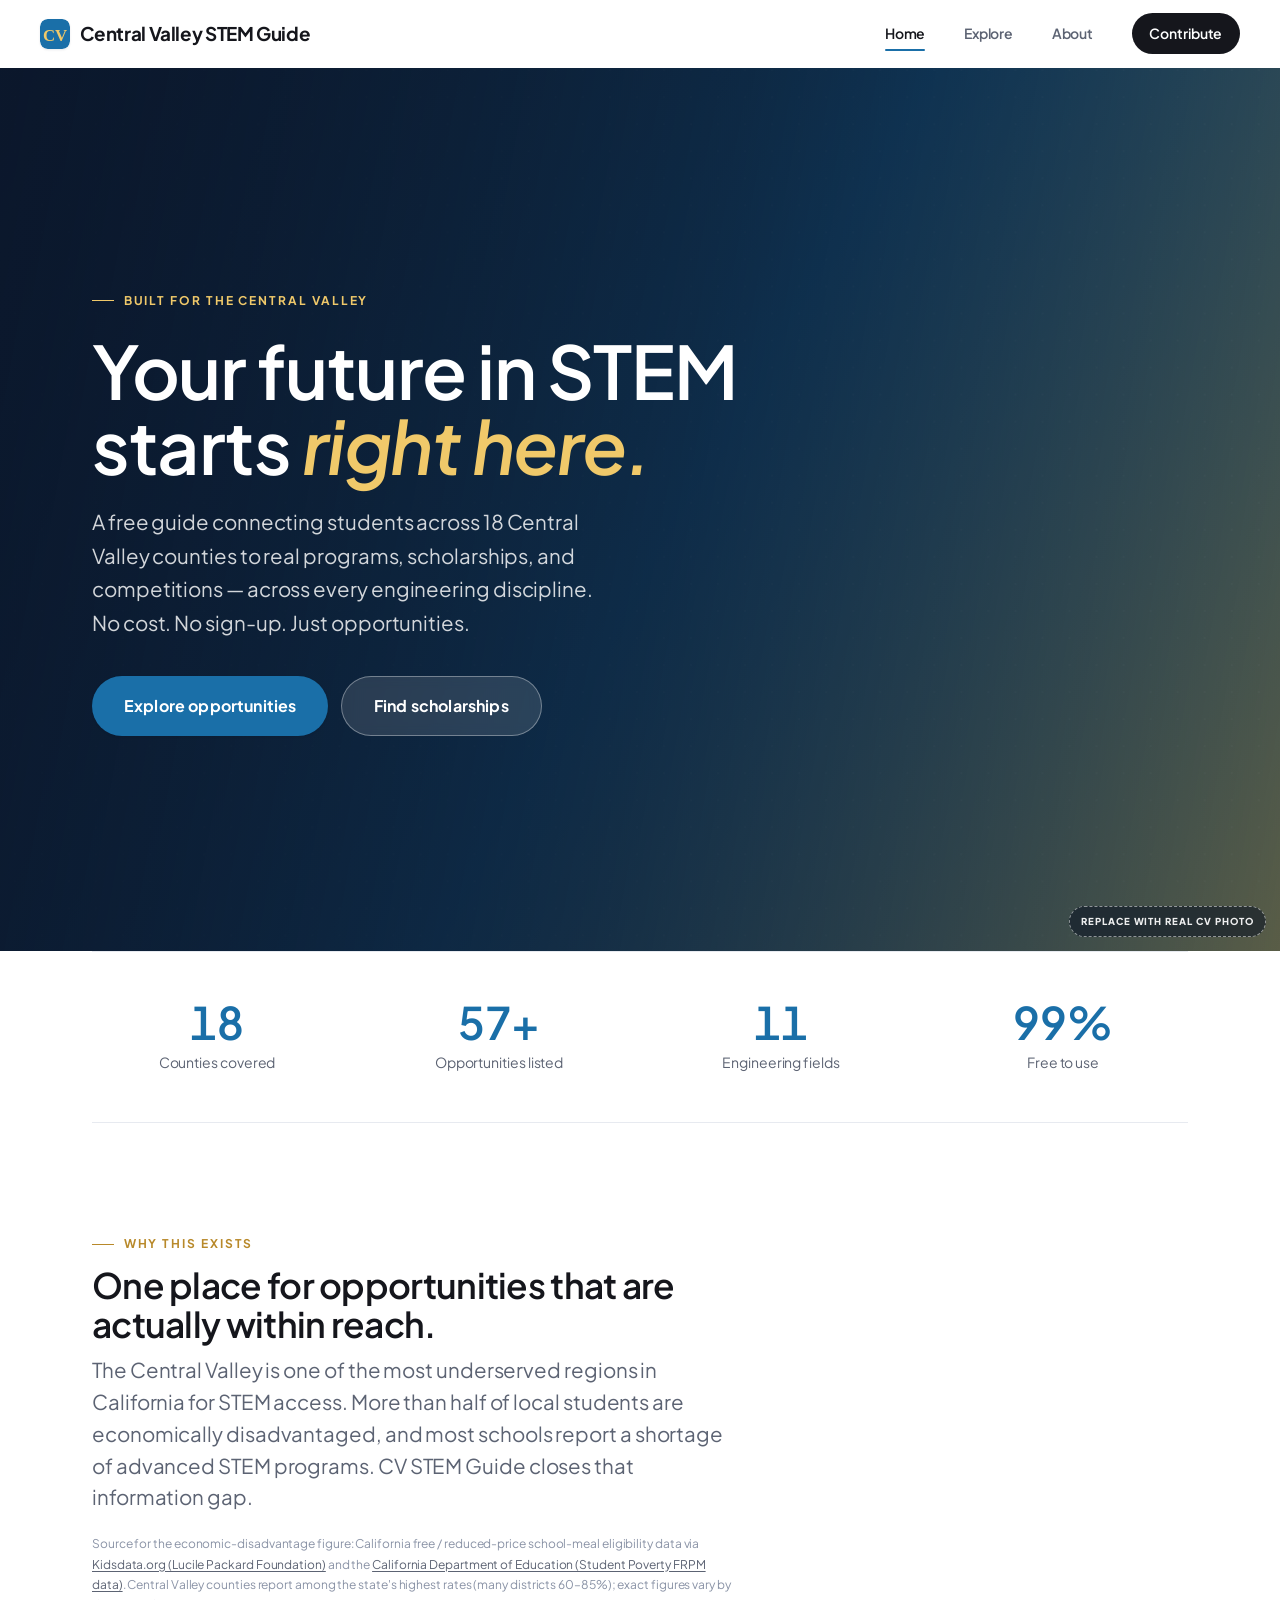
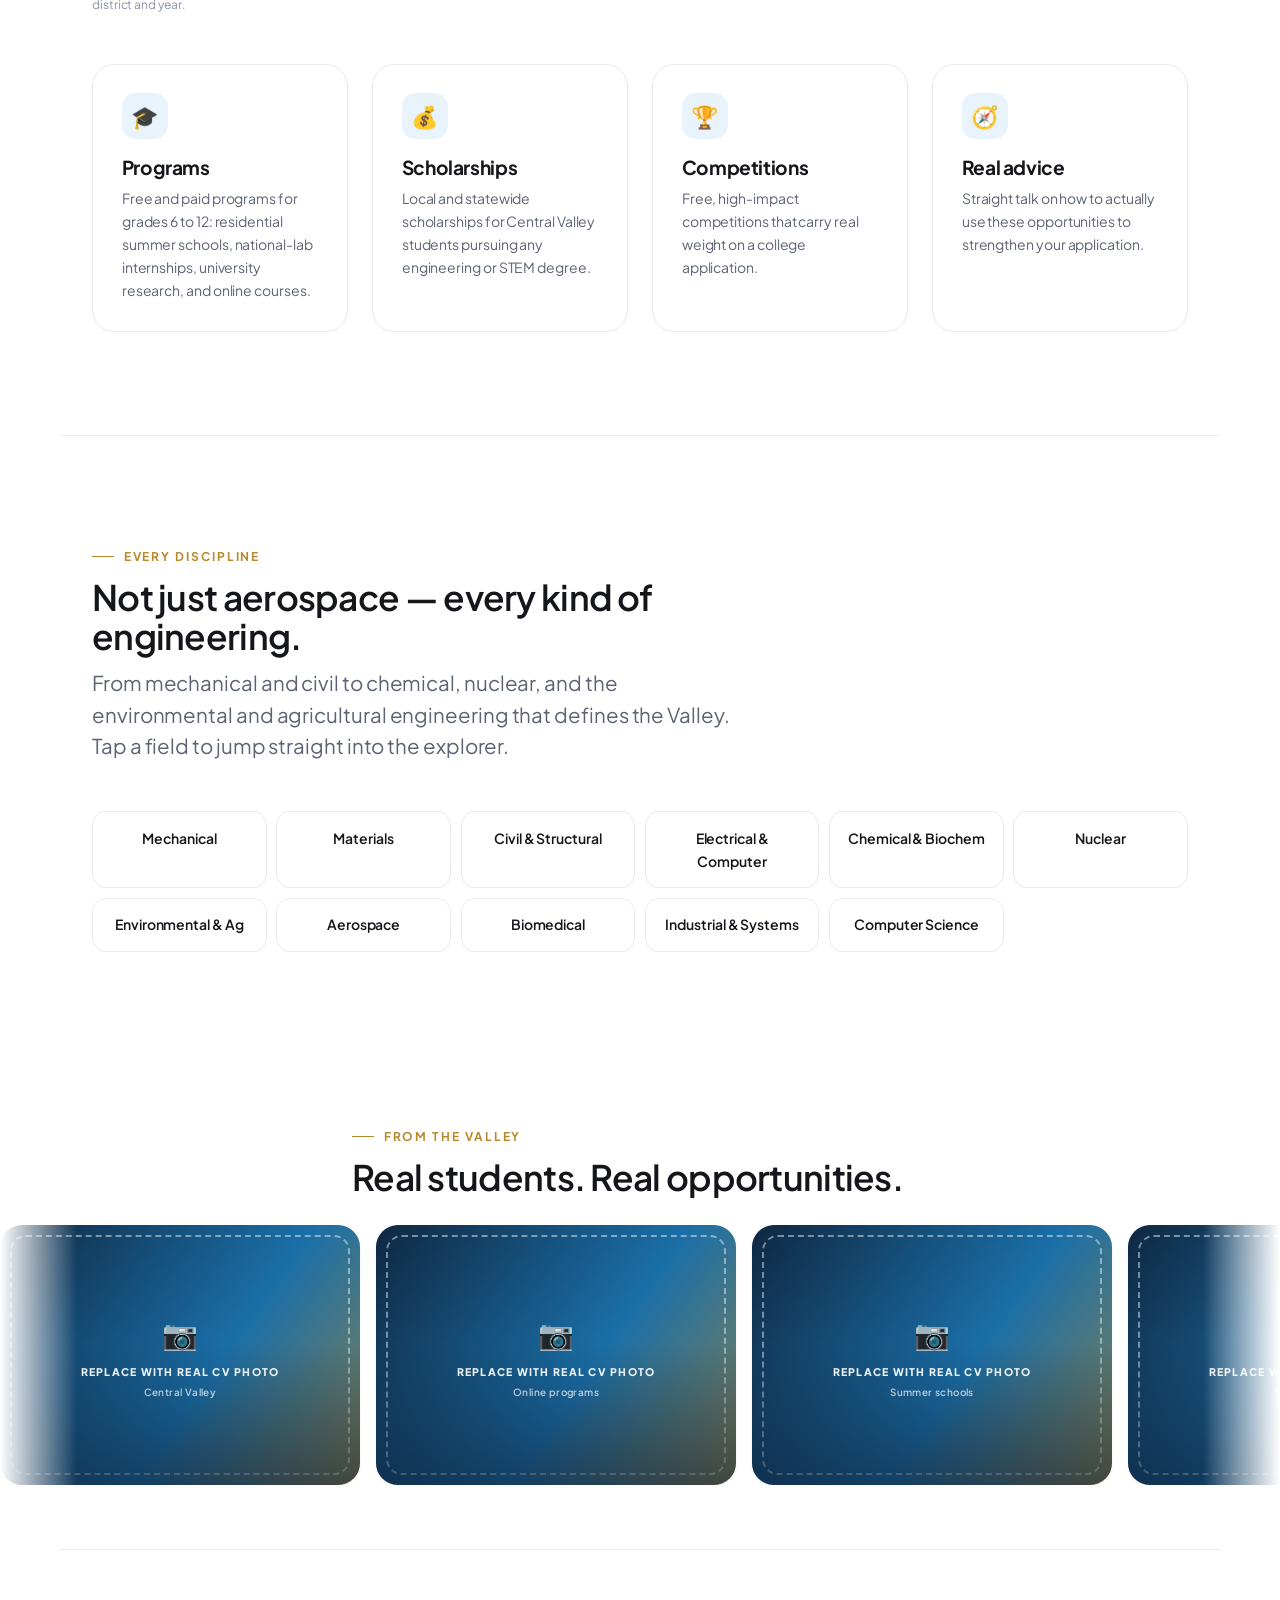
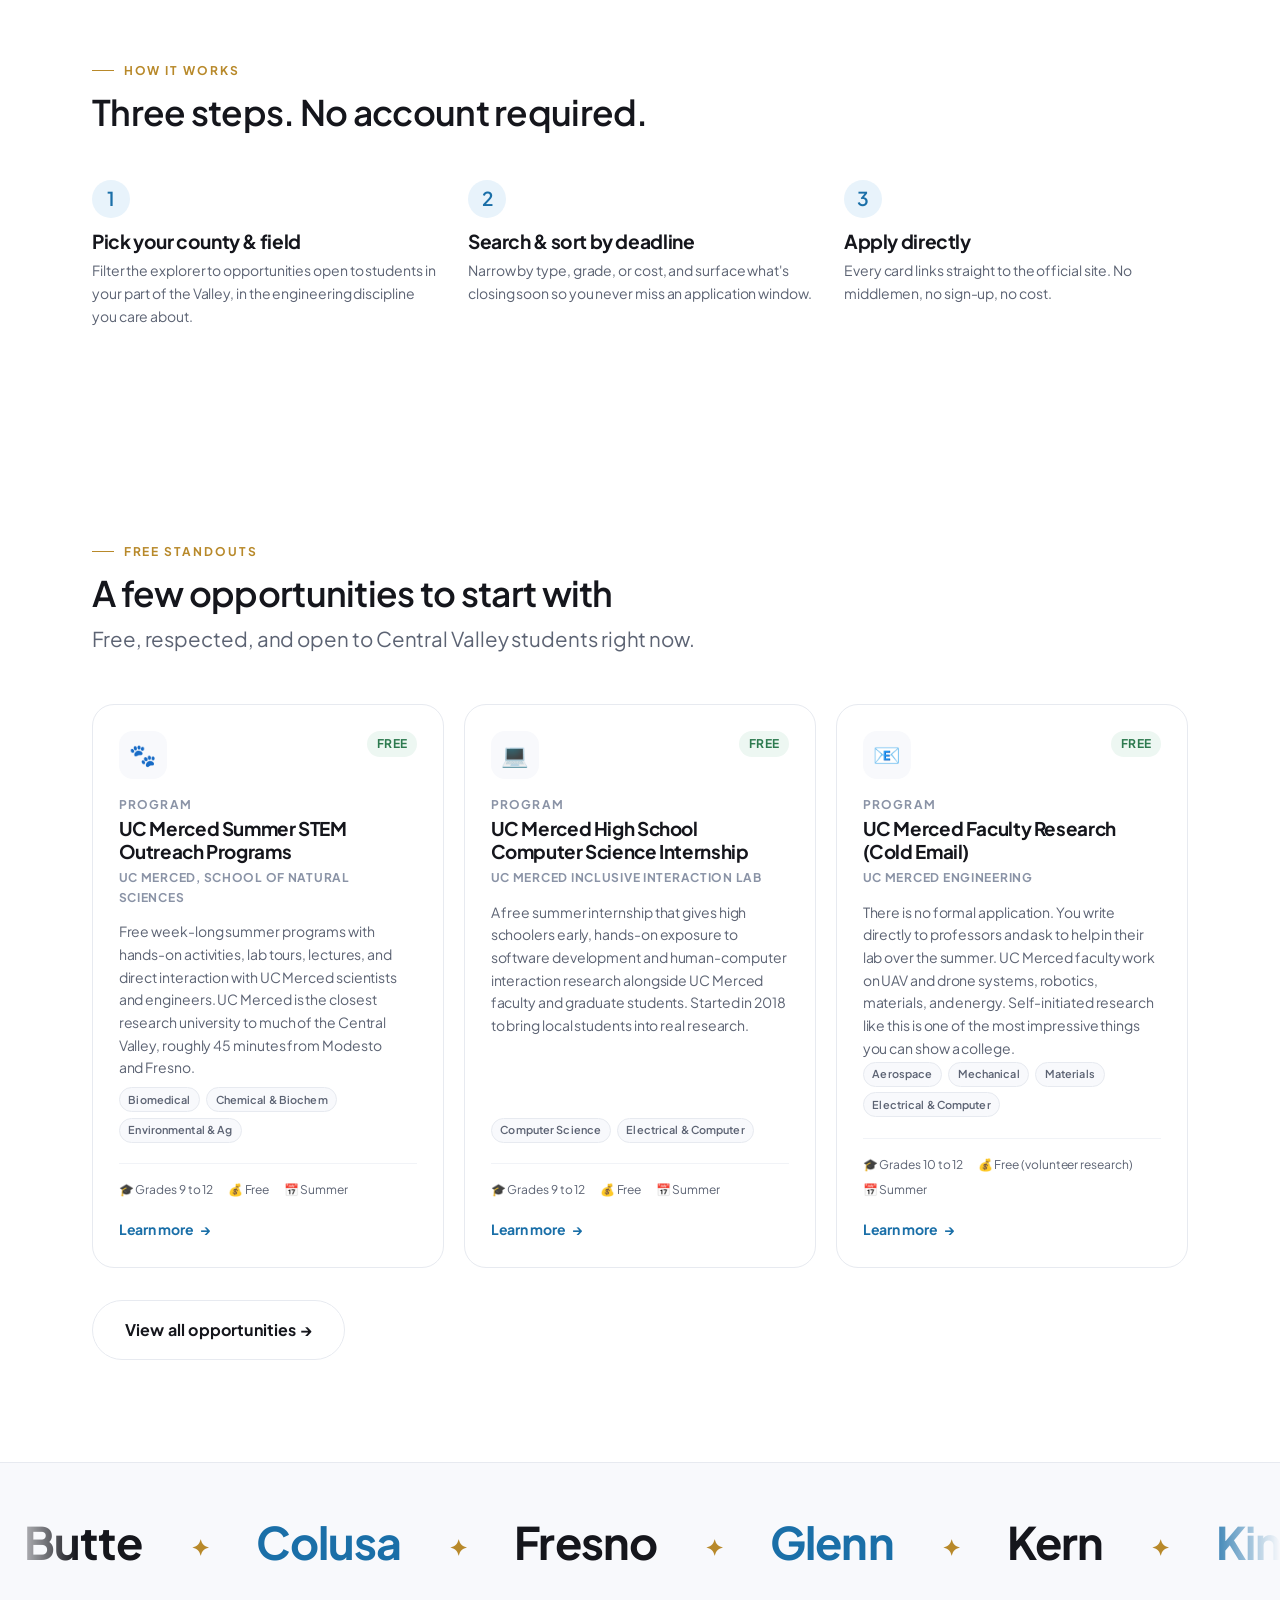
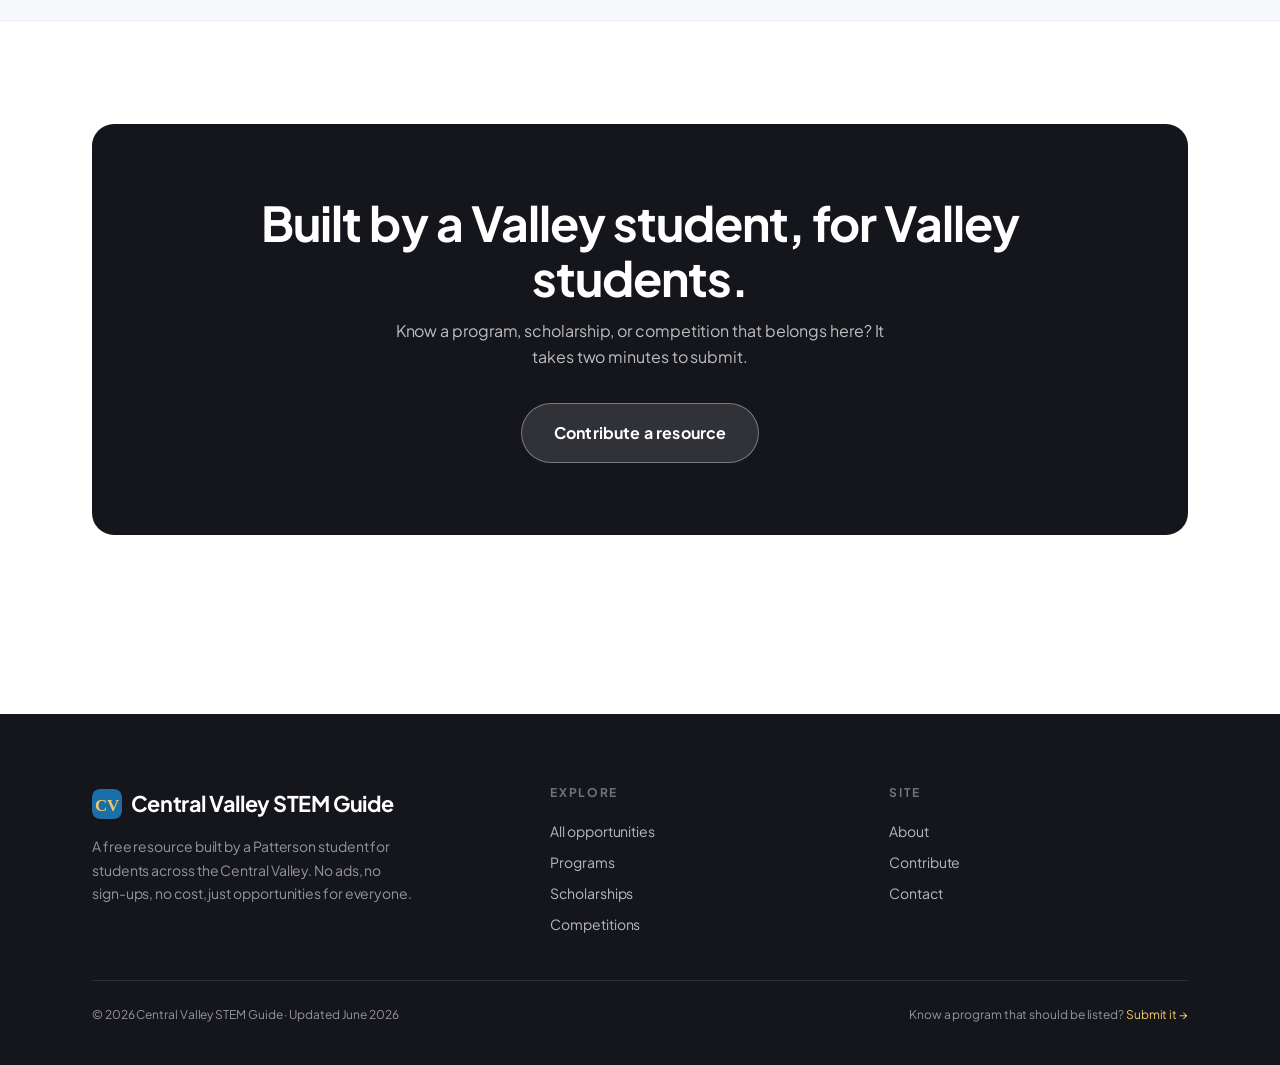
==== commit 48414d59: "Add files via upload" ====
--- a/index.html
+++ b/index.html
@@ -3,13 +3,22 @@
 <head>
 <meta charset="UTF-8">
 <meta name="viewport" content="width=device-width, initial-scale=1.0">
-<title>CV STEM Guide</title>
-<meta name="description" content="A free guide connecting students across 18 Central Valley counties to real STEM programs, scholarships, and competitions. No cost. No sign-up. Just opportunities.">
+<title>CV STEM Guide — Free STEM Programs & Scholarships for Central Valley Students</title>
+<meta name="description" content="A free guide connecting students across 18 Central Valley counties to real STEM programs, scholarships, and competitions in every engineering discipline. No cost. No sign-up. Just opportunities.">
 <link rel="canonical" href="https://cvstemguide.com/">
-<meta property="og:title" content="CV STEM Guide">
-<meta property="og:description" content="Free STEM programs, scholarships, and competitions for Central Valley students.">
+<meta name="theme-color" content="#1a6fa8">
+<!-- Open Graph -->
+<meta property="og:title" content="CV STEM Guide — Free STEM Opportunities for Central Valley Students">
+<meta property="og:description" content="Real STEM programs, scholarships, and competitions across every engineering discipline, for students in all 18 Central Valley counties. Free, no sign-up.">
 <meta property="og:type" content="website">
 <meta property="og:url" content="https://cvstemguide.com/">
+<meta property="og:site_name" content="CV STEM Guide">
+<meta property="og:image" content="https://cvstemguide.com/assets/og-cover.svg">
+<!-- Twitter -->
+<meta name="twitter:card" content="summary_large_image">
+<meta name="twitter:title" content="CV STEM Guide — Free STEM Opportunities for Central Valley Students">
+<meta name="twitter:description" content="Real STEM programs, scholarships, and competitions across every engineering discipline. Free, no sign-up.">
+<meta name="twitter:image" content="https://cvstemguide.com/assets/og-cover.svg">
 <link rel="icon" href="/assets/favicon.svg">
 <link rel="preconnect" href="https://fonts.googleapis.com">
 <link rel="preconnect" href="https://fonts.gstatic.com" crossorigin>
@@ -38,13 +47,18 @@
 <section class="hero">
   <div class="hero-media">
     <div class="hero-parallax" data-parallax="0.18">
-      <img src="https://images.unsplash.com/photo-1500382017468-9049fed747ef?w=1600&q=80" alt="Golden Central Valley farmland at sunset" fetchpriority="high">
-    </div>
-  </div>
+      <!-- REAL PHOTO: drop a ~1600px-wide landscape image at /assets/hero.jpg
+           (local farmland, a Valley campus, students at a STEM event). Until that
+           file exists, the branded gradient placeholder below shows automatically. -->
+      <div class="hero-ph" aria-hidden="true"></div>
+      <img class="hero-photo" data-photo src="/assets/hero.jpg" alt="Central Valley landscape" fetchpriority="high">
+    </div>
+  </div>
+  <span class="photo-marker" style="display:none">Replace with real CV photo</span>
   <div class="container hero-inner">
     <span class="eyebrow hero-eyebrow">Built for the Central Valley</span>
     <h1>Your future in STEM<br>starts <em>right here.</em></h1>
-    <p class="hero-sub">A free guide connecting students across 18 Central Valley counties to real programs, scholarships, and competitions. No cost. No sign-up. Just opportunities.</p>
+    <p class="hero-sub">A free guide connecting students across 18 Central Valley counties to real programs, scholarships, and competitions — across every engineering discipline. No cost. No sign-up. Just opportunities.</p>
     <div class="hero-actions">
       <a href="/explore" class="btn btn-primary btn-lg">Explore opportunities</a>
       <a href="/explore?type=scholarship" class="btn btn-light btn-lg">Find scholarships</a>
@@ -55,9 +69,9 @@
 <!-- ============ STATS ============ -->
 <div class="container">
   <div class="stats">
-    <div class="stat" data-animate><div class="stat-num" data-count-to="18">18</div><div class="stat-label">Counties covered</div></div>
-    <div class="stat" data-animate data-delay="1"><div class="stat-num" data-count-to="20" data-suffix="+">20+</div><div class="stat-label">Opportunities listed</div></div>
-    <div class="stat" data-animate data-delay="2"><div class="stat-num" data-count-to="500" data-prefix="$" data-suffix="K+">$500K+</div><div class="stat-label">In scholarships</div></div>
+    <div class="stat" data-animate><div class="stat-num" data-count-key="counties" data-count-to="18">18</div><div class="stat-label">Counties covered</div></div>
+    <div class="stat" data-animate data-delay="1"><div class="stat-num" data-count-key="total" data-suffix="+" data-count-to="50">50+</div><div class="stat-label">Opportunities listed</div></div>
+    <div class="stat" data-animate data-delay="2"><div class="stat-num" data-count-key="fields" data-count-to="11">11</div><div class="stat-label">Engineering fields</div></div>
     <div class="stat" data-animate data-delay="3"><div class="stat-num" data-count-to="100" data-suffix="%">100%</div><div class="stat-label">Free to use</div></div>
   </div>
 </div>
@@ -69,13 +83,33 @@
       <span class="eyebrow">Why this exists</span>
       <h2 class="title">One place for opportunities that are actually within reach.</h2>
       <p class="sub">The Central Valley is one of the most underserved regions in California for STEM access. More than half of local students are economically disadvantaged, and most schools report a shortage of advanced STEM programs. CV STEM Guide closes that information gap.</p>
+      <p class="stat-sources">
+        Source for the economic-disadvantage figure: California free / reduced-price school-meal eligibility data via
+        <a href="https://www.kidsdata.org/topic/518/school-meals/table" target="_blank" rel="noopener">Kidsdata.org (Lucile Packard Foundation)</a>
+        and the <a href="https://www.cde.ca.gov/ds/ad/filessp.asp" target="_blank" rel="noopener">California Department of Education (Student Poverty FRPM data)</a>.
+        Central Valley counties report among the state's highest rates (many districts 60–85%); exact figures vary by district and year.
+      </p>
     </div>
     <div class="feature-grid">
-      <div class="feature" data-animate><div class="feature-ic">🎓</div><h3>Programs</h3><p>Free and paid programs for grades 6 to 12: residential summer schools, university research, and online courses.</p></div>
-      <div class="feature" data-animate data-delay="1"><div class="feature-ic">💰</div><h3>Scholarships</h3><p>Local and statewide scholarships built specifically for Central Valley students pursuing STEM degrees.</p></div>
+      <div class="feature" data-animate><div class="feature-ic">🎓</div><h3>Programs</h3><p>Free and paid programs for grades 6 to 12: residential summer schools, national-lab internships, university research, and online courses.</p></div>
+      <div class="feature" data-animate data-delay="1"><div class="feature-ic">💰</div><h3>Scholarships</h3><p>Local and statewide scholarships for Central Valley students pursuing any engineering or STEM degree.</p></div>
       <div class="feature" data-animate data-delay="2"><div class="feature-ic">🏆</div><h3>Competitions</h3><p>Free, high-impact competitions that carry real weight on a college application.</p></div>
       <div class="feature" data-animate data-delay="3"><div class="feature-ic">🧭</div><h3>Real advice</h3><p>Straight talk on how to actually use these opportunities to strengthen your application.</p></div>
     </div>
+  </div>
+</section>
+
+<hr class="divider container">
+
+<!-- ============ EVERY DISCIPLINE ============ -->
+<section>
+  <div class="container">
+    <div class="section-head" data-animate>
+      <span class="eyebrow">Every discipline</span>
+      <h2 class="title">Not just aerospace — every kind of engineering.</h2>
+      <p class="sub">From mechanical and civil to chemical, nuclear, and the environmental and agricultural engineering that defines the Valley. Tap a field to jump straight into the explorer.</p>
+    </div>
+    <div class="county-grid" id="field-grid" data-animate></div>
   </div>
 </section>
 
@@ -85,19 +119,24 @@
     <span class="eyebrow">From the Valley</span>
     <h2 class="title">Real students. Real opportunities.</h2>
   </div>
+  <!-- REAL PHOTOS: drop 5 images (~720px wide, roughly 3:2) into /assets named
+       valley-1.jpg … valley-5.jpg. Each appears automatically once the file
+       exists; until then the labeled gradient placeholder shows. The set is
+       duplicated below so the strip scrolls in a seamless loop — reuse the same
+       5 files. -->
   <div class="marquee marquee--images" aria-hidden="true">
     <div class="marquee-track">
-      <figure class="marquee-img"><img src="https://images.unsplash.com/photo-1500382017468-9049fed747ef?w=720&q=80" alt="" loading="lazy"><figcaption>Central Valley</figcaption></figure>
-      <figure class="marquee-img"><img src="https://images.unsplash.com/photo-1573496359142-b8d87734a5a2?w=720&q=80" alt="" loading="lazy"><figcaption>Online programs</figcaption></figure>
-      <figure class="marquee-img"><img src="https://images.unsplash.com/photo-1509062522246-3755977927d7?w=720&q=80" alt="" loading="lazy"><figcaption>Summer schools</figcaption></figure>
-      <figure class="marquee-img"><img src="https://images.unsplash.com/photo-1541339907198-e08756dedf3f?w=720&q=80" alt="" loading="lazy"><figcaption>Scholarships</figcaption></figure>
-      <figure class="marquee-img"><img src="https://images.unsplash.com/photo-1635070041078-e363dbe005cb?w=720&q=80" alt="" loading="lazy"><figcaption>Research &amp; labs</figcaption></figure>
-      <!-- duplicate set for a seamless loop -->
-      <figure class="marquee-img"><img src="https://images.unsplash.com/photo-1500382017468-9049fed747ef?w=720&q=80" alt="" loading="lazy"><figcaption>Central Valley</figcaption></figure>
-      <figure class="marquee-img"><img src="https://images.unsplash.com/photo-1573496359142-b8d87734a5a2?w=720&q=80" alt="" loading="lazy"><figcaption>Online programs</figcaption></figure>
-      <figure class="marquee-img"><img src="https://images.unsplash.com/photo-1509062522246-3755977927d7?w=720&q=80" alt="" loading="lazy"><figcaption>Summer schools</figcaption></figure>
-      <figure class="marquee-img"><img src="https://images.unsplash.com/photo-1541339907198-e08756dedf3f?w=720&q=80" alt="" loading="lazy"><figcaption>Scholarships</figcaption></figure>
-      <figure class="marquee-img"><img src="https://images.unsplash.com/photo-1635070041078-e363dbe005cb?w=720&q=80" alt="" loading="lazy"><figcaption>Research &amp; labs</figcaption></figure>
+      <figure class="marquee-img"><div class="photo-ph"><div class="photo-ph-inner"><span class="cam">📷</span><span class="photo-ph-label">Replace with real CV photo</span><span class="photo-ph-sub">Central Valley</span></div></div><img class="ph-photo" data-photo src="/assets/valley-1.jpg" alt="" loading="lazy"></figure>
+      <figure class="marquee-img"><div class="photo-ph"><div class="photo-ph-inner"><span class="cam">📷</span><span class="photo-ph-label">Replace with real CV photo</span><span class="photo-ph-sub">Online programs</span></div></div><img class="ph-photo" data-photo src="/assets/valley-2.jpg" alt="" loading="lazy"></figure>
+      <figure class="marquee-img"><div class="photo-ph"><div class="photo-ph-inner"><span class="cam">📷</span><span class="photo-ph-label">Replace with real CV photo</span><span class="photo-ph-sub">Summer schools</span></div></div><img class="ph-photo" data-photo src="/assets/valley-3.jpg" alt="" loading="lazy"></figure>
+      <figure class="marquee-img"><div class="photo-ph"><div class="photo-ph-inner"><span class="cam">📷</span><span class="photo-ph-label">Replace with real CV photo</span><span class="photo-ph-sub">Scholarships</span></div></div><img class="ph-photo" data-photo src="/assets/valley-4.jpg" alt="" loading="lazy"></figure>
+      <figure class="marquee-img"><div class="photo-ph"><div class="photo-ph-inner"><span class="cam">📷</span><span class="photo-ph-label">Replace with real CV photo</span><span class="photo-ph-sub">Research &amp; labs</span></div></div><img class="ph-photo" data-photo src="/assets/valley-5.jpg" alt="" loading="lazy"></figure>
+      <!-- duplicate set for a seamless loop (same 5 files) -->
+      <figure class="marquee-img"><div class="photo-ph"><div class="photo-ph-inner"><span class="cam">📷</span><span class="photo-ph-label">Replace with real CV photo</span><span class="photo-ph-sub">Central Valley</span></div></div><img class="ph-photo" data-photo src="/assets/valley-1.jpg" alt="" loading="lazy"></figure>
+      <figure class="marquee-img"><div class="photo-ph"><div class="photo-ph-inner"><span class="cam">📷</span><span class="photo-ph-label">Replace with real CV photo</span><span class="photo-ph-sub">Online programs</span></div></div><img class="ph-photo" data-photo src="/assets/valley-2.jpg" alt="" loading="lazy"></figure>
+      <figure class="marquee-img"><div class="photo-ph"><div class="photo-ph-inner"><span class="cam">📷</span><span class="photo-ph-label">Replace with real CV photo</span><span class="photo-ph-sub">Summer schools</span></div></div><img class="ph-photo" data-photo src="/assets/valley-3.jpg" alt="" loading="lazy"></figure>
+      <figure class="marquee-img"><div class="photo-ph"><div class="photo-ph-inner"><span class="cam">📷</span><span class="photo-ph-label">Replace with real CV photo</span><span class="photo-ph-sub">Scholarships</span></div></div><img class="ph-photo" data-photo src="/assets/valley-4.jpg" alt="" loading="lazy"></figure>
+      <figure class="marquee-img"><div class="photo-ph"><div class="photo-ph-inner"><span class="cam">📷</span><span class="photo-ph-label">Replace with real CV photo</span><span class="photo-ph-sub">Research &amp; labs</span></div></div><img class="ph-photo" data-photo src="/assets/valley-5.jpg" alt="" loading="lazy"></figure>
     </div>
   </div>
 </section>
@@ -112,8 +151,8 @@
       <h2 class="title">Three steps. No account required.</h2>
     </div>
     <div class="steps">
-      <div class="step" data-animate><h3>Pick your county</h3><p>Filter the explorer to show only opportunities open to students in your part of the Valley.</p></div>
-      <div class="step" data-animate data-delay="1"><h3>Search & filter</h3><p>Narrow by type, topic, or keyword to find programs that fit your grade and interests.</p></div>
+      <div class="step" data-animate><h3>Pick your county & field</h3><p>Filter the explorer to opportunities open to students in your part of the Valley, in the engineering discipline you care about.</p></div>
+      <div class="step" data-animate data-delay="1"><h3>Search & sort by deadline</h3><p>Narrow by type, grade, or cost, and surface what's closing soon so you never miss an application window.</p></div>
       <div class="step" data-animate data-delay="2"><h3>Apply directly</h3><p>Every card links straight to the official site. No middlemen, no sign-up, no cost.</p></div>
     </div>
   </div>
@@ -184,6 +223,28 @@
 <script src="/scripts/data.js"></script>
 <script src="/scripts/ui.js"></script>
 <script src="/scripts/main.js" defer></script>
+
+<!-- ============================================================
+     ANALYTICS  ·  privacy-friendly, cookieless
+     Ships with GoatCounter (lightweight, GDPR-friendly), already
+     pointed at cvstemguide.goatcounter.com.
+     ▸ Using your own GoatCounter? change the subdomain below.
+     ▸ Prefer Plausible or Google Analytics 4? Comment out the
+       GoatCounter line and uncomment ONE block, then paste your
+       own domain / Measurement ID where marked.
+     ============================================================ -->
 <script data-goatcounter="https://cvstemguide.goatcounter.com/count" async src="//gc.zgo.at/count.js"></script>
+<!-- PLAUSIBLE — uncomment + set your domain:
+<script defer data-domain="REPLACE_WITH_YOUR_DOMAIN" src="https://plausible.io/js/script.js"></script>
+-->
+<!-- GOOGLE ANALYTICS 4 — uncomment + set your Measurement ID (G-XXXXXXXX):
+<script async src="https://www.googletagmanager.com/gtag/js?id=G-REPLACE_WITH_YOUR_ID"></script>
+<script>
+  window.dataLayer = window.dataLayer || [];
+  function gtag(){ dataLayer.push(arguments); }
+  gtag('js', new Date());
+  gtag('config', 'G-REPLACE_WITH_YOUR_ID');
+</script>
+-->
 </body>
 </html>
--- a/styles/components.css
+++ b/styles/components.css
@@ -299,3 +299,121 @@
   .hero { min-height: 78vh; }
   .card-grid { grid-template-columns: 1fr; }
 }
+
+/* ============================================================
+   v2 additions — disciplines, deadlines, filters, placeholders
+   ============================================================ */
+
+/* ---------- Discipline tags on cards ---------- */
+.card-fields { display: flex; flex-wrap: wrap; gap: .35rem; margin: .15rem 0 .2rem; }
+.field-tag {
+  font-size: .68rem; font-weight: 600; letter-spacing: .01em;
+  padding: .16rem .55rem; border-radius: var(--r-pill);
+  background: var(--surface-2); color: var(--ink-muted); border: 1px solid var(--line);
+}
+
+/* ---------- "Closing soon" deadline styling ---------- */
+.badge-closing { background: #fdeceb; color: #c1322b; }
+.card--soon { border-color: #f1c4bf; box-shadow: 0 0 0 1px #f7d7d3 inset; }
+.card--soon:hover { border-color: #ec9d95; }
+.soon-text { color: #c1322b; font-weight: 700; }
+
+/* ---------- Expanded explorer controls ---------- */
+.explorer-controls { display: flex; flex-wrap: wrap; align-items: center; gap: .6rem; }
+.toggle {
+  display: inline-flex; align-items: center; gap: .5rem;
+  font-size: var(--fs-sm); font-weight: 600; color: var(--ink-muted);
+  padding: .58rem .95rem; border: 1px solid var(--line); border-radius: var(--r-pill);
+  background: var(--surface-2); cursor: pointer; user-select: none; white-space: nowrap;
+  transition: border-color var(--t-fast), background var(--t-fast), color var(--t-fast);
+}
+.toggle input { width: 1rem; height: 1rem; accent-color: var(--sky); cursor: pointer; }
+.toggle:hover { border-color: var(--ink-faint); }
+.toggle:has(input:checked) { border-color: var(--sky); color: var(--ink); background: var(--sky-light); }
+
+.chips--field { gap: .4rem; }
+.filter-group-label {
+  font-size: var(--fs-xs); font-weight: 700; letter-spacing: .12em; text-transform: uppercase;
+  color: var(--ink-faint); margin-bottom: .5rem; display: block;
+}
+
+/* ---------- Photo placeholders (swap in real Central Valley photos) ---------- */
+.photo-ph {
+  position: relative; display: grid; place-items: center; text-align: center;
+  width: 100%; height: 100%; color: #fff; overflow: hidden;
+  background: linear-gradient(125deg, #0f2741 0%, #1a6fa8 58%, #b8892a 120%);
+}
+.photo-ph::before {
+  content: ""; position: absolute; inset: 10px; border: 2px dashed rgba(255,255,255,.45); border-radius: calc(var(--r-lg) - 6px);
+}
+.photo-ph-inner { position: relative; z-index: 1; padding: 1rem; max-width: 86%; }
+.photo-ph-inner .cam { font-size: 1.8rem; opacity: .9; }
+.photo-ph-label {
+  display: block; margin-top: .4rem; font-size: .66rem; font-weight: 800; letter-spacing: .12em;
+  text-transform: uppercase; line-height: 1.5; color: rgba(255,255,255,.92);
+}
+.photo-ph-sub { display: block; margin-top: .25rem; font-size: .62rem; font-weight: 600; letter-spacing: .04em; color: rgba(255,255,255,.7); text-transform: none; }
+
+/* Real photos overlay their placeholder; if the file is missing, JS hides the
+   <img> (see initPhotoSwap in main.js) and the gradient placeholder shows through. */
+.hero-photo { position: absolute; inset: 0; z-index: 1; width: 100%; height: 100%; object-fit: cover; object-position: center 40%; }
+.marquee-img .ph-photo { position: absolute; inset: 0; z-index: 1; width: 100%; height: 100%; object-fit: cover; }
+
+/* Hero placeholder variant (full-bleed) */
+.hero-ph {
+  position: absolute; inset: 0; width: 100%; height: 100%;
+  background: linear-gradient(120deg, #0c2238 0%, #14507a 52%, #b8892a 130%);
+  transform: scale(1.04); transform-origin: center;
+  animation: kenburns 18s ease-in-out infinite alternate;
+}
+.hero-ph::after {
+  content: ""; position: absolute; inset: 0;
+  background-image: radial-gradient(rgba(255,255,255,.06) 1px, transparent 1px);
+  background-size: 26px 26px; opacity: .5;
+}
+.photo-marker {
+  position: absolute; right: 14px; bottom: 14px; z-index: 2;
+  font-size: .6rem; font-weight: 800; letter-spacing: .1em; text-transform: uppercase;
+  color: rgba(255,255,255,.92); background: rgba(8,18,34,.55); backdrop-filter: blur(4px);
+  padding: .4rem .7rem; border: 1px dashed rgba(255,255,255,.5); border-radius: var(--r-pill);
+}
+
+/* ---------- Stat source citations ---------- */
+.stat-sources {
+  margin-top: 1.25rem; font-size: var(--fs-xs); color: var(--ink-faint); line-height: 1.7;
+}
+.stat-sources a { color: var(--ink-muted); text-decoration: underline; text-underline-offset: 2px; }
+.stat-sources a:hover { color: var(--sky); }
+.flag-note {
+  margin-top: 1rem; padding: .85rem 1rem; border-left: 3px solid var(--gold-soft);
+  background: var(--gold-light); border-radius: var(--r-sm);
+  font-size: var(--fs-sm); color: var(--ink-soft);
+}
+
+/* ---------- Contributor counter (Contribute page) ---------- */
+.counter-band {
+  display: flex; flex-wrap: wrap; gap: 2rem; justify-content: center; text-align: center;
+  padding: clamp(2rem, 5vw, 3rem); margin-top: 2.5rem;
+  border: 1px solid var(--line); border-radius: var(--r-lg); background: var(--surface-2);
+}
+.counter-item .counter-num {
+  font-family: var(--font-display); font-weight: 600; font-size: clamp(2rem, 5vw, 3rem);
+  color: var(--sky); line-height: 1; font-variant-numeric: tabular-nums;
+}
+.counter-item .counter-label { font-size: var(--fs-sm); color: var(--ink-muted); margin-top: .35rem; }
+
+/* ---------- Responsive: explorer + placeholders ---------- */
+@media (max-width: 720px) {
+  /* Field chips scroll horizontally instead of stacking tall */
+  .chips--field {
+    flex-wrap: nowrap; overflow-x: auto; scroll-snap-type: x proximity;
+    padding-bottom: .35rem; -webkit-overflow-scrolling: touch;
+  }
+  .chips--field::-webkit-scrollbar { height: 4px; }
+  .chips--field::-webkit-scrollbar-thumb { background: var(--line); border-radius: 2px; }
+  .chips--field .chip { flex: 0 0 auto; scroll-snap-align: start; }
+  .explorer-row { gap: .6rem; }
+  .search-field { flex: 1 1 100%; max-width: none; }
+  .county-select, .toggle { flex: 1 1 auto; }
+  .counter-band { gap: 1.25rem; }
+}
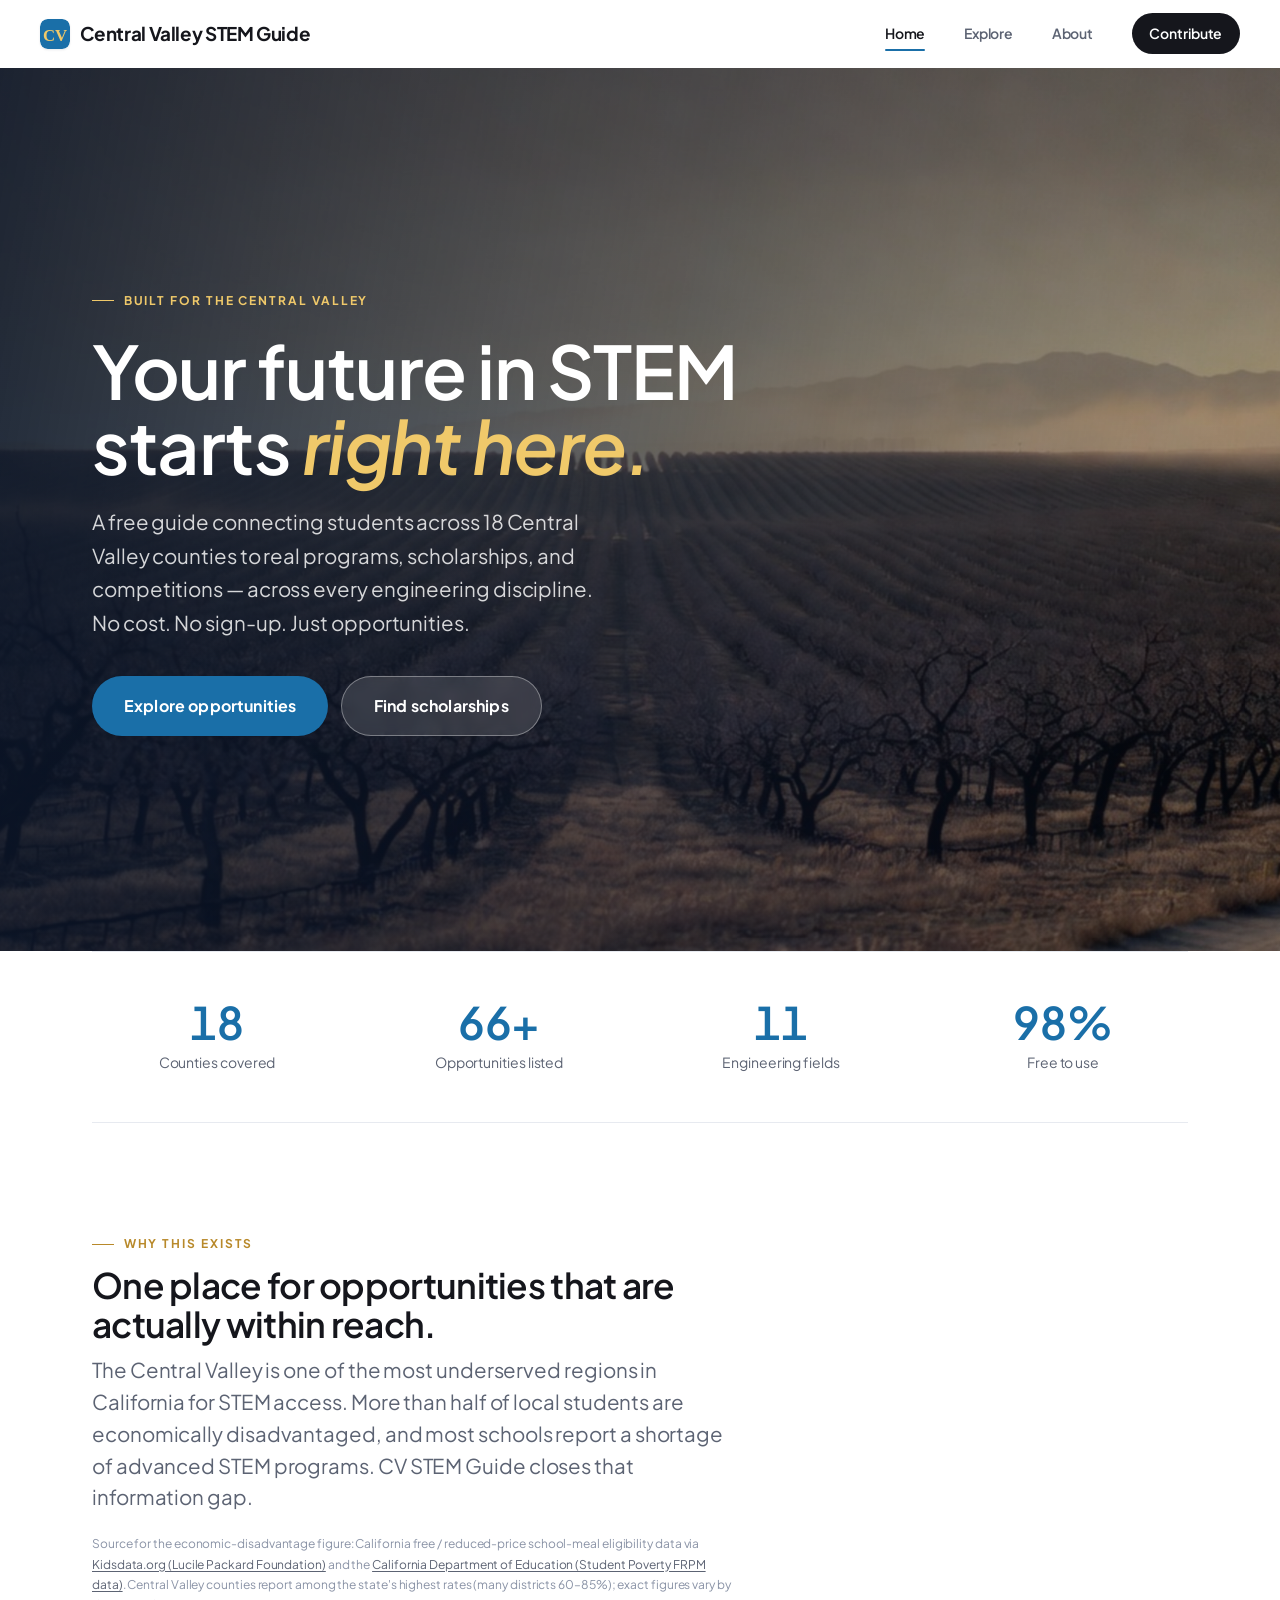
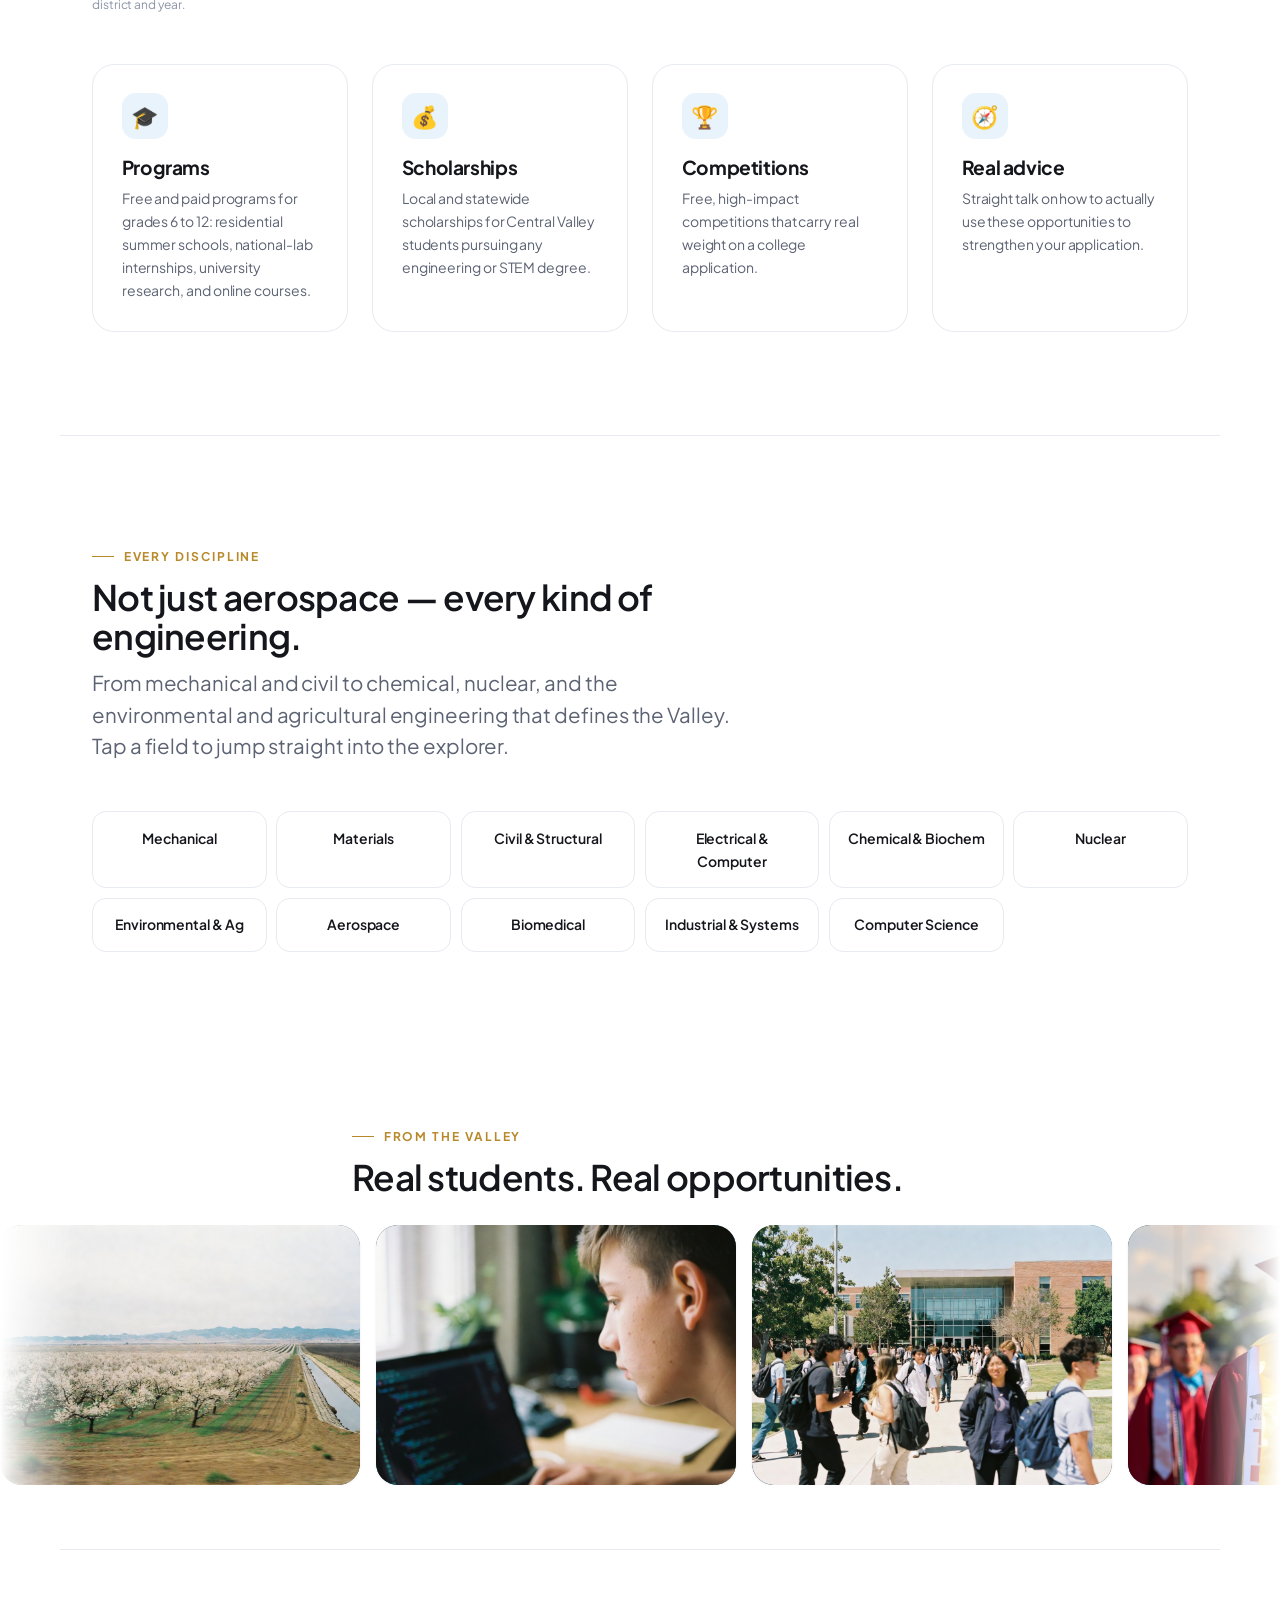
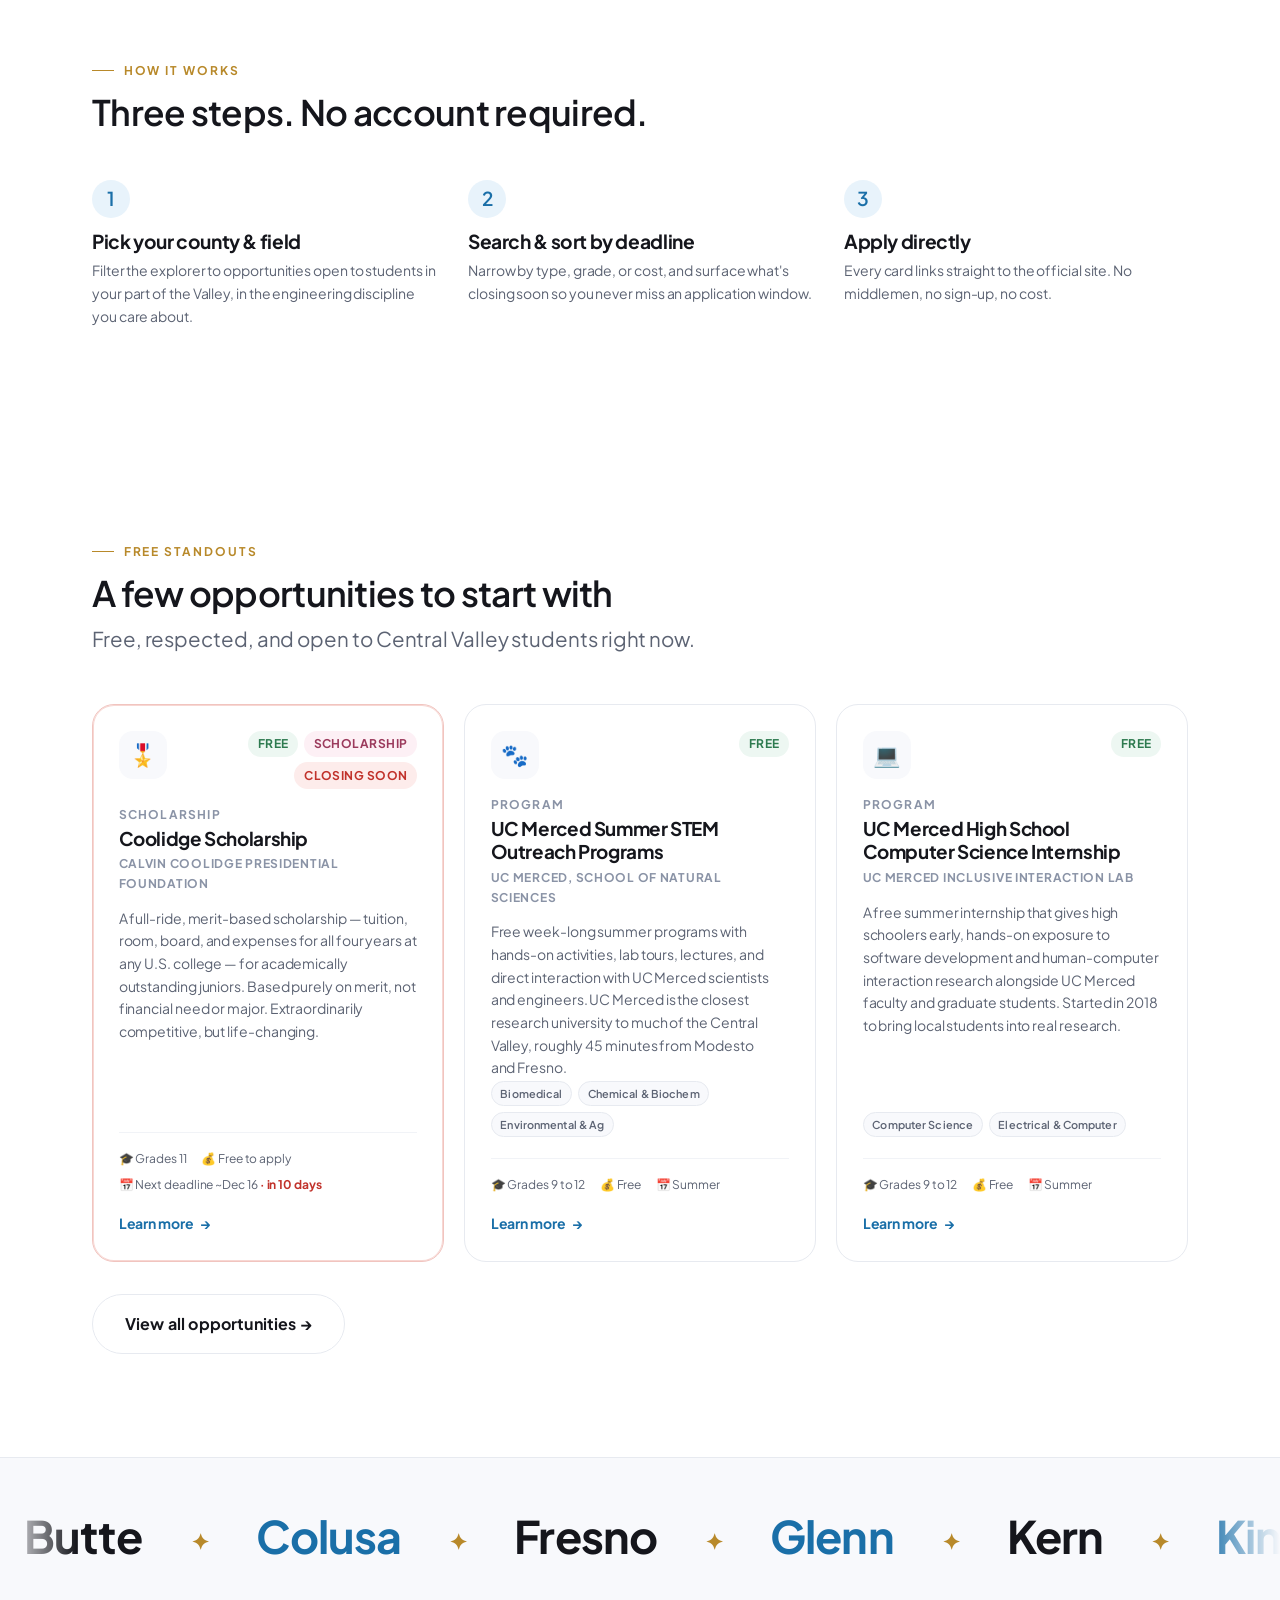
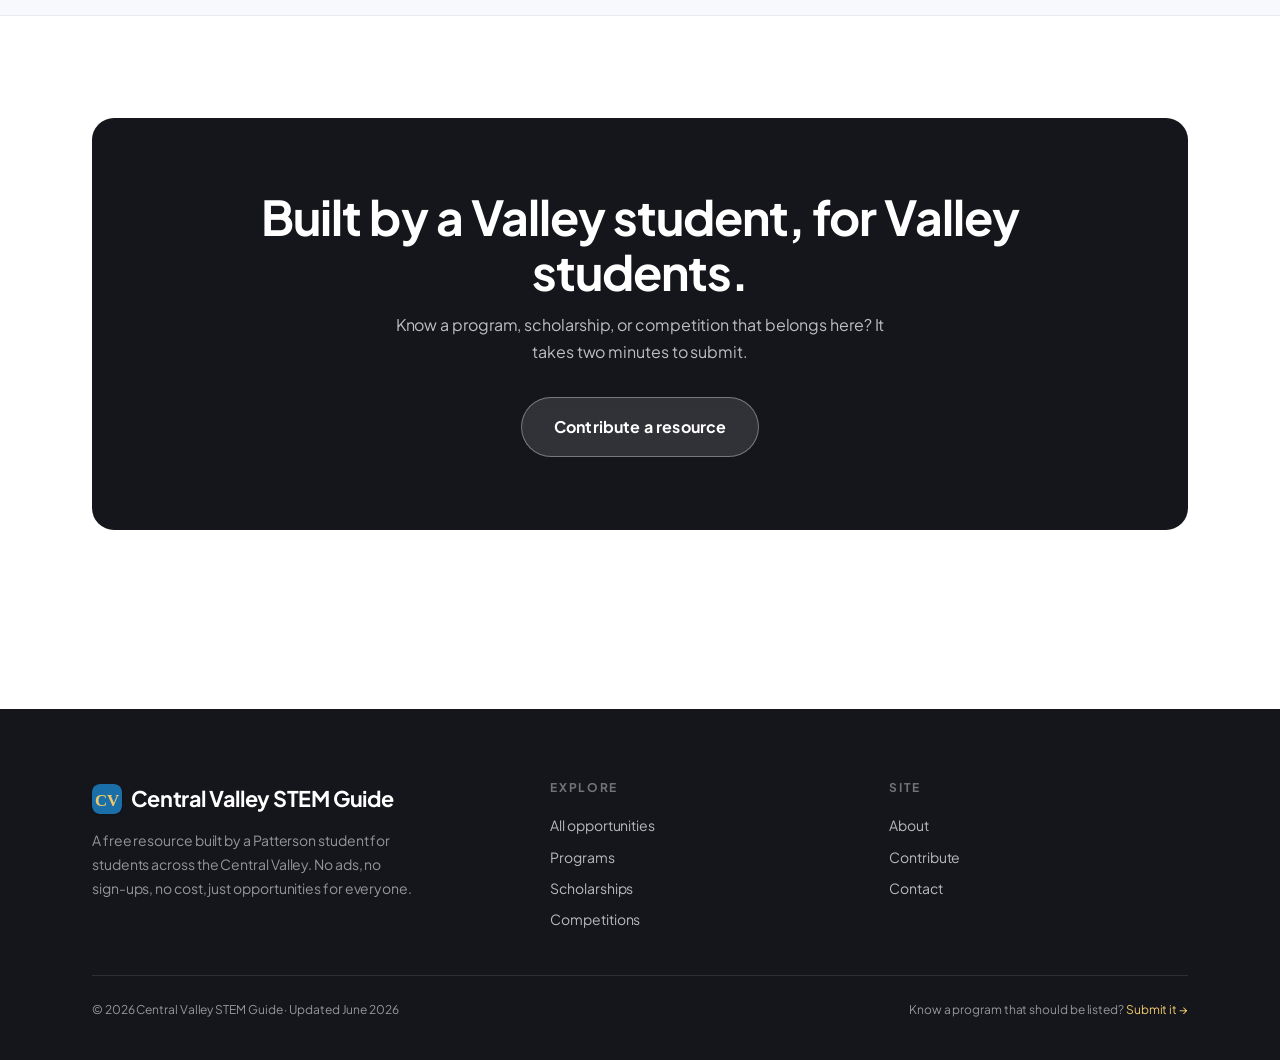
==== commit e6a9ca2f: "Update index.html" ====
--- a/index.html
+++ b/index.html
@@ -7,14 +7,14 @@
 <meta name="description" content="A free guide connecting students across 18 Central Valley counties to real STEM programs, scholarships, and competitions in every engineering discipline. No cost. No sign-up. Just opportunities.">
 <link rel="canonical" href="https://cvstemguide.com/">
 <meta name="theme-color" content="#1a6fa8">
-<!-- Open Graph -->
+
 <meta property="og:title" content="CV STEM Guide — Free STEM Opportunities for Central Valley Students">
 <meta property="og:description" content="Real STEM programs, scholarships, and competitions across every engineering discipline, for students in all 18 Central Valley counties. Free, no sign-up.">
 <meta property="og:type" content="website">
 <meta property="og:url" content="https://cvstemguide.com/">
 <meta property="og:site_name" content="CV STEM Guide">
 <meta property="og:image" content="https://cvstemguide.com/assets/og-cover.svg">
-<!-- Twitter -->
+
 <meta name="twitter:card" content="summary_large_image">
 <meta name="twitter:title" content="CV STEM Guide — Free STEM Opportunities for Central Valley Students">
 <meta name="twitter:description" content="Real STEM programs, scholarships, and competitions across every engineering discipline. Free, no sign-up.">
@@ -28,7 +28,7 @@
 </head>
 <body>
 
-<!-- ============ NAV ============ -->
+
 <header class="nav">
   <a href="/" class="nav-logo" aria-label="Central Valley STEM Guide home">
     <svg class="logo-badge" viewBox="0 0 100 100" width="30" height="30" aria-hidden="true"><rect width="100" height="100" rx="24" fill="#1a6fa8"/><text x="50" y="72" text-anchor="middle" font-size="56" font-weight="700" fill="#f0c96a" font-family="Georgia,serif">CV</text></svg>
@@ -42,14 +42,10 @@
   </nav>
   <button class="nav-toggle" aria-label="Toggle menu" aria-expanded="false" aria-controls="primary-nav"><span></span></button>
 </header>
-
-<!-- ============ HERO ============ -->
+  
 <section class="hero">
   <div class="hero-media">
     <div class="hero-parallax" data-parallax="0.18">
-      <!-- REAL PHOTO: drop a ~1600px-wide landscape image at /assets/hero.jpg
-           (local farmland, a Valley campus, students at a STEM event). Until that
-           file exists, the branded gradient placeholder below shows automatically. -->
       <div class="hero-ph" aria-hidden="true"></div>
       <img class="hero-photo" data-photo src="/assets/hero.jpg" alt="Central Valley landscape" fetchpriority="high">
     </div>
@@ -113,17 +109,13 @@
   </div>
 </section>
 
-<!-- ============ IMAGE MARQUEE (moving images) ============ -->
+
 <section style="padding-block:clamp(2.5rem,5vw,4rem);overflow:hidden">
   <div class="container section-head" data-animate style="margin-bottom:1.75rem">
     <span class="eyebrow">From the Valley</span>
     <h2 class="title">Real students. Real opportunities.</h2>
   </div>
-  <!-- REAL PHOTOS: drop 5 images (~720px wide, roughly 3:2) into /assets named
-       valley-1.jpg … valley-5.jpg. Each appears automatically once the file
-       exists; until then the labeled gradient placeholder shows. The set is
-       duplicated below so the strip scrolls in a seamless loop — reuse the same
-       5 files. -->
+
   <div class="marquee marquee--images" aria-hidden="true">
     <div class="marquee-track">
       <figure class="marquee-img"><div class="photo-ph"><div class="photo-ph-inner"><span class="cam">📷</span><span class="photo-ph-label">Replace with real CV photo</span><span class="photo-ph-sub">Central Valley</span></div></div><img class="ph-photo" data-photo src="/assets/valley-1.jpg" alt="" loading="lazy"></figure>
@@ -224,15 +216,7 @@
 <script src="/scripts/ui.js"></script>
 <script src="/scripts/main.js" defer></script>
 
-<!-- ============================================================
-     ANALYTICS  ·  privacy-friendly, cookieless
-     Ships with GoatCounter (lightweight, GDPR-friendly), already
-     pointed at cvstemguide.goatcounter.com.
-     ▸ Using your own GoatCounter? change the subdomain below.
-     ▸ Prefer Plausible or Google Analytics 4? Comment out the
-       GoatCounter line and uncomment ONE block, then paste your
-       own domain / Measurement ID where marked.
-     ============================================================ -->
+
 <script data-goatcounter="https://cvstemguide.goatcounter.com/count" async src="//gc.zgo.at/count.js"></script>
 <!-- PLAUSIBLE — uncomment + set your domain:
 <script defer data-domain="REPLACE_WITH_YOUR_DOMAIN" src="https://plausible.io/js/script.js"></script>
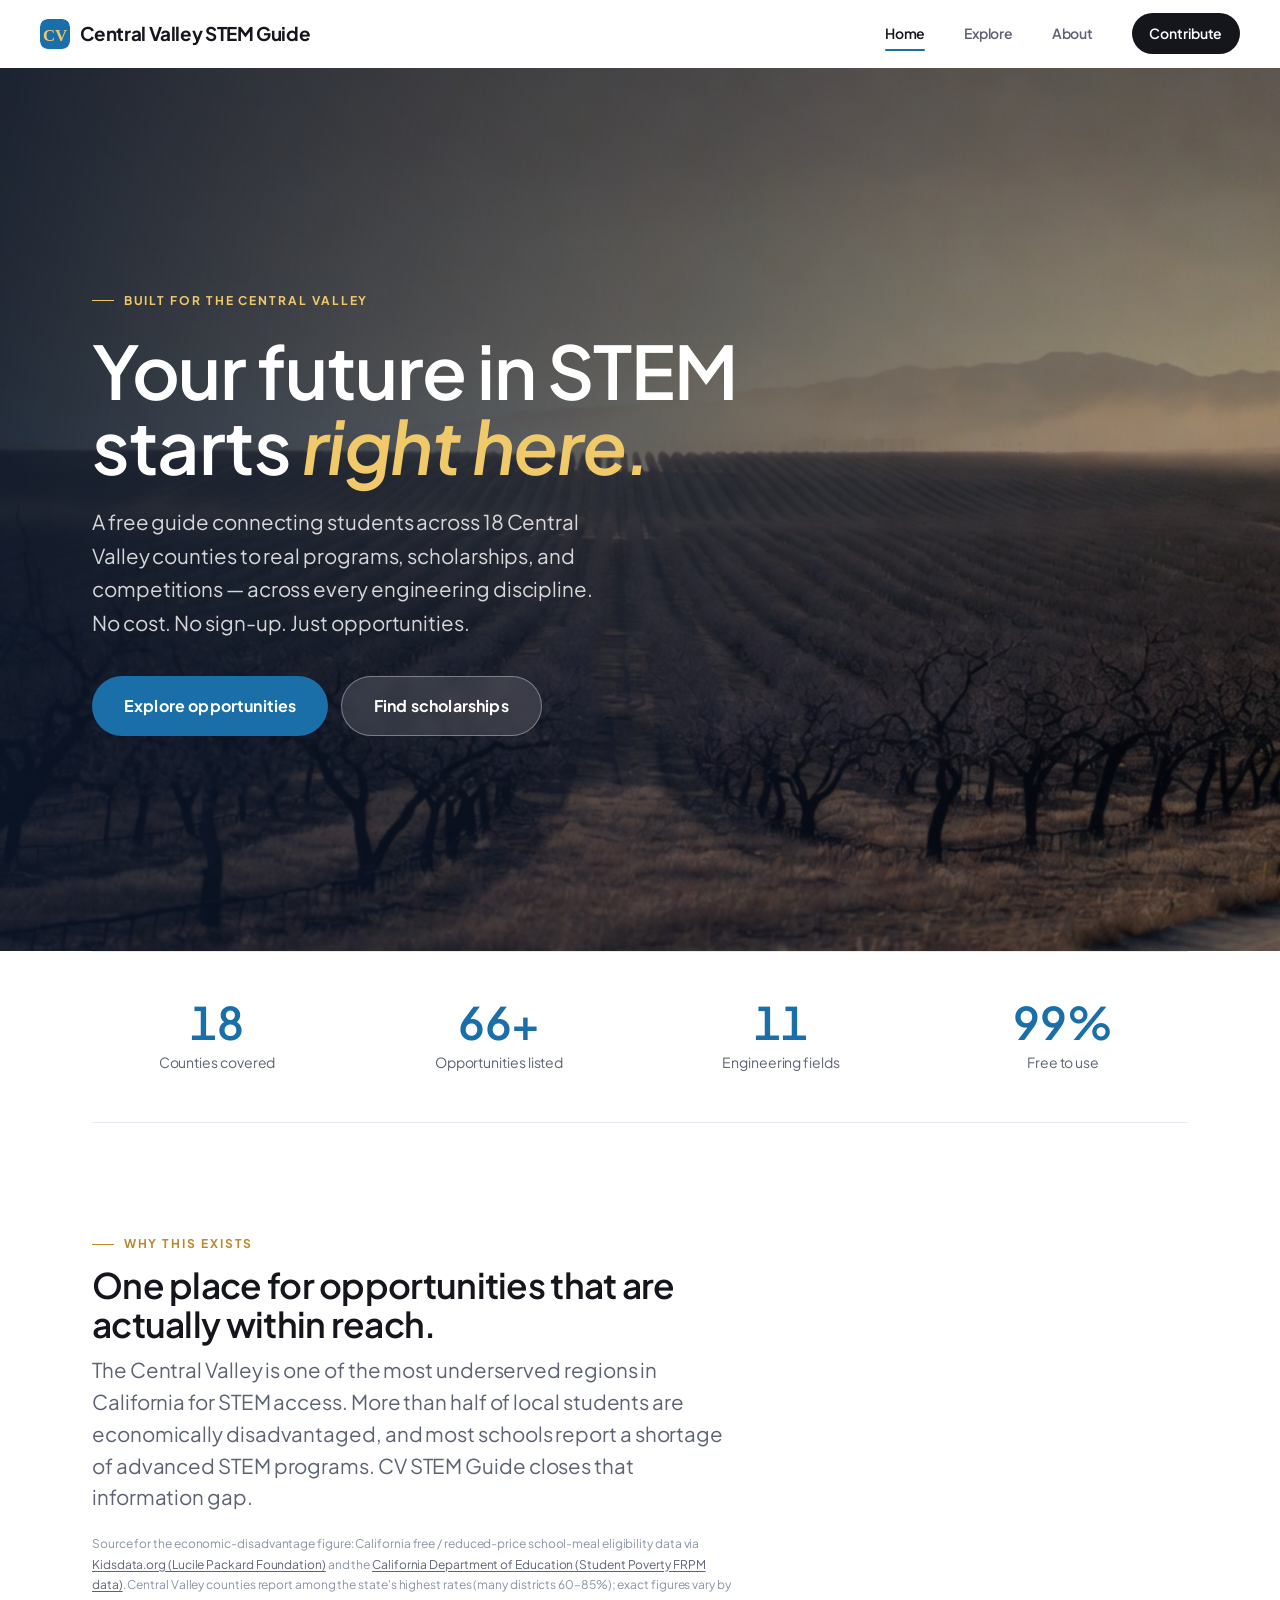
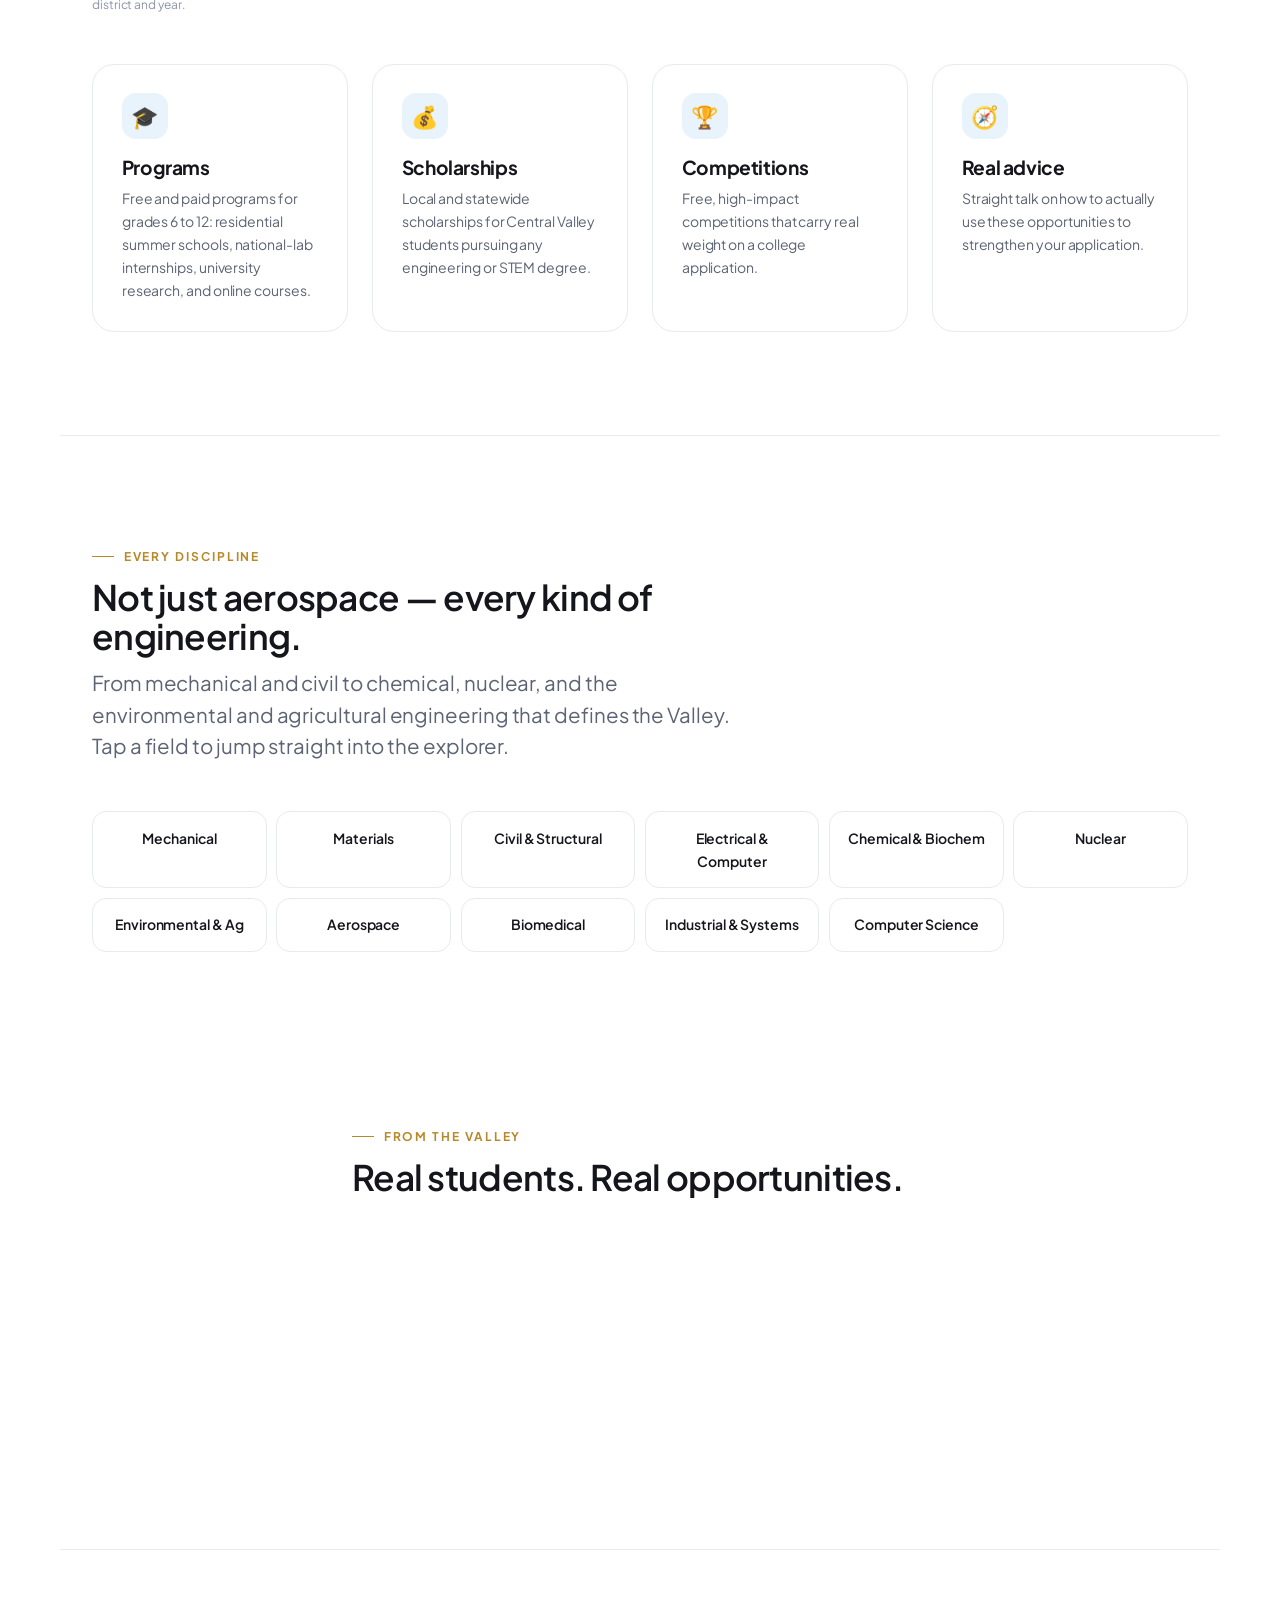
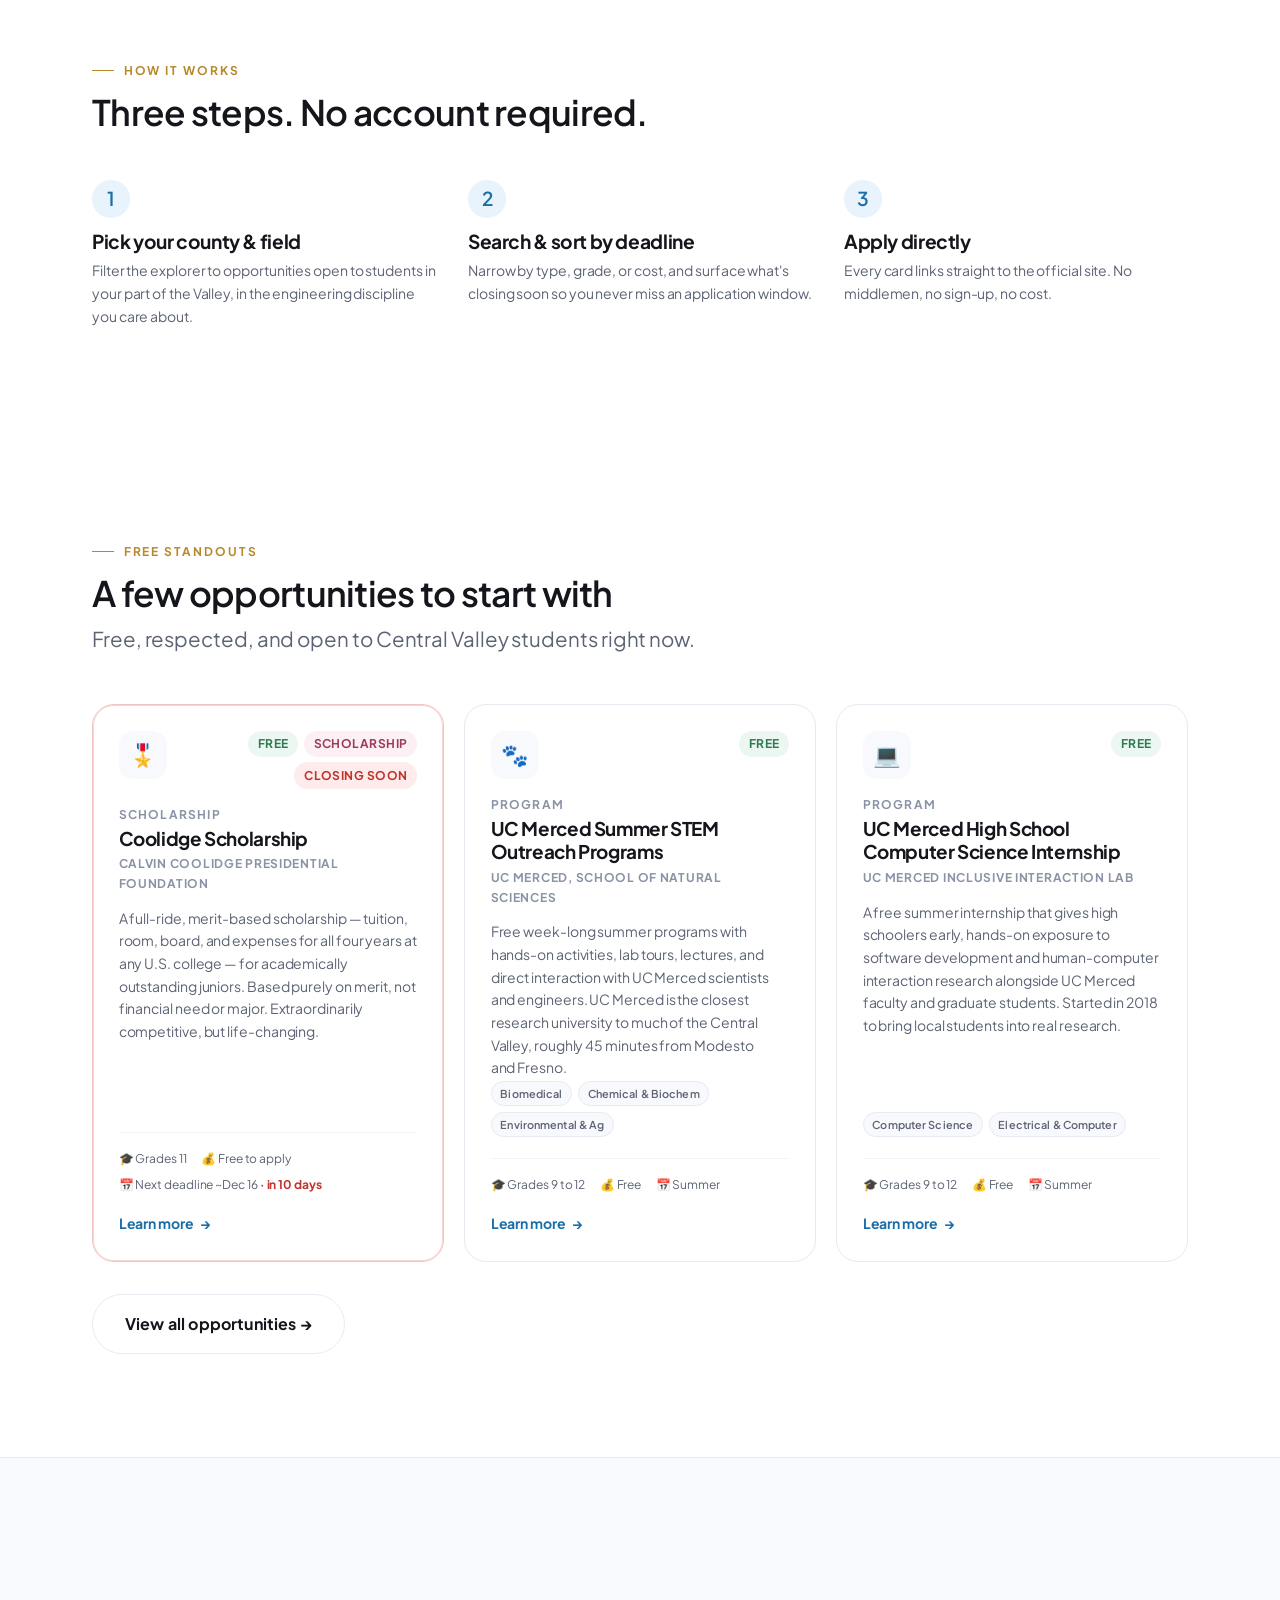
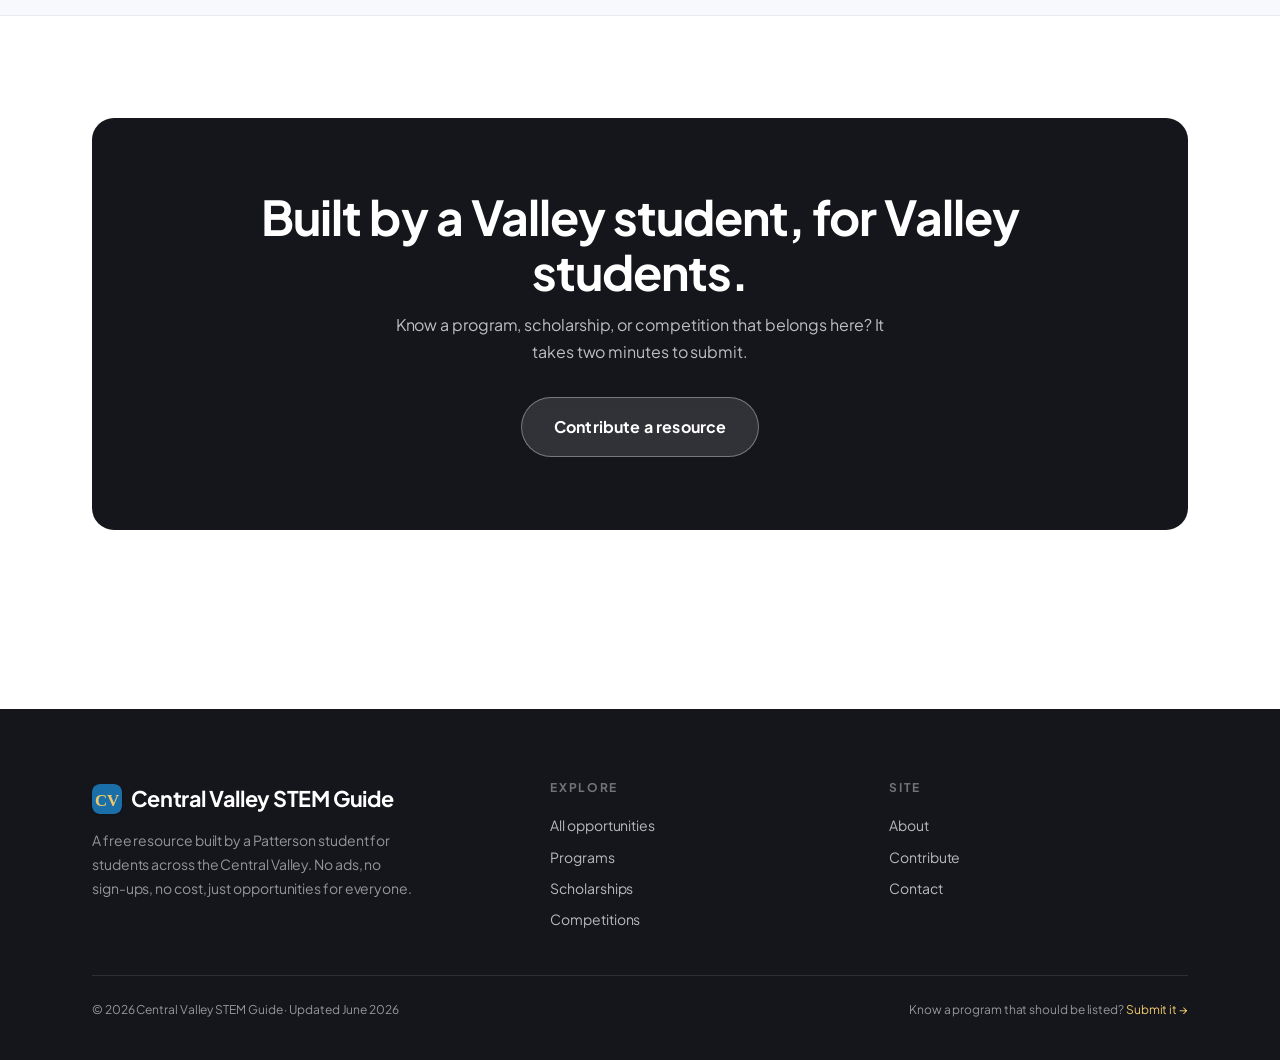
==== commit 5b482931: "Add files via upload" ====
--- a/index.html
+++ b/index.html
@@ -27,7 +27,6 @@
 <link rel="stylesheet" href="/styles/components.css">
 </head>
 <body>
-
 
 <header class="nav">
   <a href="/" class="nav-logo" aria-label="Central Valley STEM Guide home">
@@ -42,7 +41,7 @@
   </nav>
   <button class="nav-toggle" aria-label="Toggle menu" aria-expanded="false" aria-controls="primary-nav"><span></span></button>
 </header>
-  
+
 <section class="hero">
   <div class="hero-media">
     <div class="hero-parallax" data-parallax="0.18">
@@ -62,7 +61,6 @@
   </div>
 </section>
 
-<!-- ============ STATS ============ -->
 <div class="container">
   <div class="stats">
     <div class="stat" data-animate><div class="stat-num" data-count-key="counties" data-count-to="18">18</div><div class="stat-label">Counties covered</div></div>
@@ -72,7 +70,6 @@
   </div>
 </div>
 
-<!-- ============ MISSION ============ -->
 <section>
   <div class="container">
     <div class="section-head prose" data-animate>
@@ -97,7 +94,6 @@
 
 <hr class="divider container">
 
-<!-- ============ EVERY DISCIPLINE ============ -->
 <section>
   <div class="container">
     <div class="section-head" data-animate>
@@ -108,7 +104,6 @@
     <div class="county-grid" id="field-grid" data-animate></div>
   </div>
 </section>
-
 
 <section style="padding-block:clamp(2.5rem,5vw,4rem);overflow:hidden">
   <div class="container section-head" data-animate style="margin-bottom:1.75rem">
@@ -123,7 +118,6 @@
       <figure class="marquee-img"><div class="photo-ph"><div class="photo-ph-inner"><span class="cam">📷</span><span class="photo-ph-label">Replace with real CV photo</span><span class="photo-ph-sub">Summer schools</span></div></div><img class="ph-photo" data-photo src="/assets/valley-3.jpg" alt="" loading="lazy"></figure>
       <figure class="marquee-img"><div class="photo-ph"><div class="photo-ph-inner"><span class="cam">📷</span><span class="photo-ph-label">Replace with real CV photo</span><span class="photo-ph-sub">Scholarships</span></div></div><img class="ph-photo" data-photo src="/assets/valley-4.jpg" alt="" loading="lazy"></figure>
       <figure class="marquee-img"><div class="photo-ph"><div class="photo-ph-inner"><span class="cam">📷</span><span class="photo-ph-label">Replace with real CV photo</span><span class="photo-ph-sub">Research &amp; labs</span></div></div><img class="ph-photo" data-photo src="/assets/valley-5.jpg" alt="" loading="lazy"></figure>
-      <!-- duplicate set for a seamless loop (same 5 files) -->
       <figure class="marquee-img"><div class="photo-ph"><div class="photo-ph-inner"><span class="cam">📷</span><span class="photo-ph-label">Replace with real CV photo</span><span class="photo-ph-sub">Central Valley</span></div></div><img class="ph-photo" data-photo src="/assets/valley-1.jpg" alt="" loading="lazy"></figure>
       <figure class="marquee-img"><div class="photo-ph"><div class="photo-ph-inner"><span class="cam">📷</span><span class="photo-ph-label">Replace with real CV photo</span><span class="photo-ph-sub">Online programs</span></div></div><img class="ph-photo" data-photo src="/assets/valley-2.jpg" alt="" loading="lazy"></figure>
       <figure class="marquee-img"><div class="photo-ph"><div class="photo-ph-inner"><span class="cam">📷</span><span class="photo-ph-label">Replace with real CV photo</span><span class="photo-ph-sub">Summer schools</span></div></div><img class="ph-photo" data-photo src="/assets/valley-3.jpg" alt="" loading="lazy"></figure>
@@ -135,7 +129,6 @@
 
 <hr class="divider container">
 
-<!-- ============ HOW IT WORKS ============ -->
 <section>
   <div class="container">
     <div class="section-head" data-animate>
@@ -150,7 +143,6 @@
   </div>
 </section>
 
-<!-- ============ FEATURED ============ -->
 <section>
   <div class="container">
     <div class="section-head" data-animate>
@@ -165,14 +157,12 @@
   </div>
 </section>
 
-<!-- ============ COUNTY MARQUEE (kinetic) ============ -->
 <div class="county-marquee" role="img" aria-label="Serving 18 Central Valley counties">
   <div class="marquee">
     <div class="marquee-track" id="county-marquee-track"></div>
   </div>
 </div>
 
-<!-- ============ CTA ============ -->
 <section>
   <div class="container">
     <div class="cta-band" data-animate>
@@ -183,7 +173,6 @@
   </div>
 </section>
 
-<!-- ============ FOOTER ============ -->
 <footer class="footer">
   <div class="container">
     <div class="footer-grid">
@@ -216,19 +205,6 @@
 <script src="/scripts/ui.js"></script>
 <script src="/scripts/main.js" defer></script>
 
-
 <script data-goatcounter="https://cvstemguide.goatcounter.com/count" async src="//gc.zgo.at/count.js"></script>
-<!-- PLAUSIBLE — uncomment + set your domain:
-<script defer data-domain="REPLACE_WITH_YOUR_DOMAIN" src="https://plausible.io/js/script.js"></script>
--->
-<!-- GOOGLE ANALYTICS 4 — uncomment + set your Measurement ID (G-XXXXXXXX):
-<script async src="https://www.googletagmanager.com/gtag/js?id=G-REPLACE_WITH_YOUR_ID"></script>
-<script>
-  window.dataLayer = window.dataLayer || [];
-  function gtag(){ dataLayer.push(arguments); }
-  gtag('js', new Date());
-  gtag('config', 'G-REPLACE_WITH_YOUR_ID');
-</script>
--->
 </body>
 </html>
--- a/styles/base.css
+++ b/styles/base.css
@@ -1,10 +1,4 @@
-/* ============================================================
-   CV STEM Guide - Design System: Base
-   Tokens · reset · typography · layout primitives · utilities
-   ============================================================ */
-
 :root {
-  /* ---- Brand ---- */
   --sky:        #1a6fa8;
   --sky-dark:   #0f4f7a;
   --sky-light:  #e8f3fb;
@@ -12,13 +6,11 @@
   --gold-soft:  #f0c96a;
   --gold-light: #fdf6e7;
 
-  /* ---- Accent (resource categories) ---- */
   --green:        #2d7a4f;  --green-light:  #edf7f2;
   --rose:         #9b3a5c;  --rose-light:   #fdf0f5;
   --violet:       #5b3da8;  --violet-light: #f3f0fb;
   --amber:        #8a6a00;  --amber-light:  #fef9e7;
 
-  /* ---- Neutrals ---- */
   --ink:       #15161c;
   --ink-soft:  #3a3d4a;
   --ink-muted: #5c6373;
@@ -29,7 +21,6 @@
   --surface-2: #f8f9fc;
   --surface-3: #eef1f6;
 
-  /* ---- Typography ---- */
   --font-display: 'Plus Jakarta Sans', -apple-system, BlinkMacSystemFont, 'Segoe UI', Roboto, sans-serif;
   --font-sans: 'Plus Jakarta Sans', -apple-system, BlinkMacSystemFont, 'Segoe UI', Roboto, sans-serif;
 
@@ -42,31 +33,25 @@
   --fs-sm:   0.875rem;
   --fs-xs:   0.75rem;
 
-  /* ---- Spacing (8pt scale) ---- */
   --sp-1: .25rem; --sp-2: .5rem;  --sp-3: .75rem; --sp-4: 1rem;
   --sp-5: 1.5rem; --sp-6: 2rem;   --sp-7: 3rem;   --sp-8: 4rem;
   --sp-9: 6rem;   --sp-10: 8rem;
 
-  /* ---- Radius ---- */
   --r-sm: 8px; --r-md: 14px; --r-lg: 22px; --r-pill: 999px;
 
-  /* ---- Shadows (soft, premium) ---- */
   --shadow-sm: 0 1px 2px rgba(20,30,55,.04), 0 1px 3px rgba(20,30,55,.06);
   --shadow-md: 0 6px 16px rgba(20,30,55,.06), 0 14px 36px rgba(20,30,55,.07);
   --shadow-lg: 0 10px 28px rgba(20,30,55,.10), 0 28px 64px rgba(20,30,55,.12);
 
-  /* ---- Motion ---- */
   --ease:     cubic-bezier(.22,.61,.36,1);
   --ease-out: cubic-bezier(.16,1,.3,1);
   --t-fast: .18s; --t-med: .32s; --t-slow: .6s;
 
-  /* ---- Layout ---- */
   --maxw: 1160px;
   --maxw-prose: 720px;
   --nav-h: 68px;
 }
 
-/* ---- Reset ---- */
 *, *::before, *::after { box-sizing: border-box; margin: 0; padding: 0; }
 html { -webkit-text-size-adjust: 100%; scroll-behavior: smooth; scroll-padding-top: calc(var(--nav-h) + 1rem); }
 body {
@@ -86,7 +71,6 @@
 ul { list-style: none; }
 :focus-visible { outline: 2px solid var(--sky); outline-offset: 3px; border-radius: 4px; }
 
-/* ---- Typography ---- */
 h1, h2, h3, h4 { line-height: 1.14; font-weight: 700; letter-spacing: -0.02em; }
 .display { font-family: var(--font-display); font-weight: 700; letter-spacing: -0.02em; }
 .display em { font-style: italic; font-weight: 600; }
@@ -95,7 +79,6 @@
 p { text-wrap: pretty; }
 strong { font-weight: 600; }
 
-/* ---- Layout primitives ---- */
 .container { width: 100%; max-width: var(--maxw); margin-inline: auto; padding-inline: clamp(1.25rem, 4vw, 2rem); }
 .prose { max-width: var(--maxw-prose); }
 section { padding-block: clamp(3.5rem, 8vw, 6.5rem); }
@@ -119,7 +102,6 @@
 
 .divider { border: none; border-top: 1px solid var(--line); }
 
-/* ---- Buttons ---- */
 .btn {
   display: inline-flex; align-items: center; justify-content: center; gap: .5rem;
   padding: .85rem 1.6rem; border-radius: var(--r-pill);
@@ -137,7 +119,6 @@
 .btn-light:hover { background: rgba(255,255,255,.2); border-color: rgba(255,255,255,.6); }
 .btn-lg { padding: 1rem 2rem; font-size: var(--fs-body); }
 
-/* ---- Scroll-reveal animation hook ---- */
 [data-animate] {
   opacity: 0; transform: translateY(22px);
   transition: opacity .7s var(--ease-out), transform .7s var(--ease-out);
@@ -148,7 +129,6 @@
 [data-animate][data-delay="3"] { transition-delay: .24s; }
 [data-animate][data-delay="4"] { transition-delay: .32s; }
 
-/* ---- Utilities ---- */
 .text-center { text-align: center; }
 .mx-auto { margin-inline: auto; }
 .muted { color: var(--ink-muted); }
@@ -157,7 +137,6 @@
   overflow: hidden; clip: rect(0 0 0 0); white-space: nowrap; border: 0;
 }
 
-/* ---- Keyframes (kinetic motion) ---- */
 @keyframes kenburns { from { transform: scale(1.04); } to { transform: scale(1.16); } }
 @keyframes marquee  { from { transform: translateX(0); } to { transform: translateX(-50%); } }
 @keyframes floaty   { 0%,100% { transform: translateY(0); } 50% { transform: translateY(-10px); } }
--- a/styles/components.css
+++ b/styles/components.css
@@ -1,9 +1,3 @@
-/* ============================================================
-   CV STEM Guide - Design System: Components
-   Navigation · hero · stats · cards · explorer · banners · footer
-   ============================================================ */
-
-/* ---------- Navigation ---------- */
 .nav {
   position: sticky; top: 0; z-index: 100;
   height: var(--nav-h);
@@ -45,7 +39,6 @@
 .nav-links .nav-cta::after { display: none; }
 .nav-links .nav-cta:hover { background: var(--sky-dark); color: #fff; }
 
-/* Mobile menu toggle */
 .nav-toggle { display: none; width: 42px; height: 42px; border-radius: var(--r-sm); align-items: center; justify-content: center; }
 .nav-toggle span, .nav-toggle span::before, .nav-toggle span::after {
   content: ''; display: block; width: 22px; height: 2px; background: var(--ink); border-radius: 2px;
@@ -57,7 +50,6 @@
 body.menu-open .nav-toggle span::before { transform: rotate(45deg); }
 body.menu-open .nav-toggle span::after  { transform: rotate(-45deg); }
 
-/* ---------- Hero ---------- */
 .hero { position: relative; display: flex; align-items: center; min-height: min(86vh, 700px); overflow: hidden; }
 .hero-media { position: absolute; inset: 0; z-index: 0; overflow: hidden; }
 .hero-parallax { position: absolute; inset: -14% 0; }
@@ -82,7 +74,6 @@
 .hero-sub { font-size: var(--fs-lead); color: rgba(255,255,255,.82); max-width: 520px; margin-bottom: 2.2rem; }
 .hero-actions { display: flex; flex-wrap: wrap; gap: .8rem; }
 
-/* ---------- Stats ---------- */
 .stats {
   display: grid; grid-template-columns: repeat(4, 1fr);
   gap: clamp(1rem, 3vw, 2rem);
@@ -93,7 +84,6 @@
 .stat-num { font-family: var(--font-display); font-weight: 600; font-size: clamp(2rem, 4vw, 2.8rem); color: var(--sky); line-height: 1; }
 .stat-label { font-size: var(--fs-sm); color: var(--ink-muted); margin-top: .4rem; }
 
-/* ---------- Feature / value cards ---------- */
 .feature-grid { display: grid; grid-template-columns: repeat(auto-fit, minmax(250px, 1fr)); gap: clamp(1rem, 2.5vw, 1.5rem); }
 .feature {
   padding: 1.8rem; border: 1px solid var(--line); border-radius: var(--r-lg); background: var(--surface);
@@ -104,7 +94,6 @@
 .feature h3 { font-size: var(--fs-h3); margin-bottom: .5rem; }
 .feature p { font-size: var(--fs-sm); color: var(--ink-muted); }
 
-/* ---------- Resource cards ---------- */
 .card-grid { display: grid; grid-template-columns: repeat(auto-fill, minmax(330px, 1fr)); gap: clamp(1rem, 2vw, 1.25rem); }
 .card {
   display: flex; flex-direction: column;
@@ -135,7 +124,6 @@
 .card-link .arrow { transition: transform var(--t-med) var(--ease); }
 .card:hover .card-link .arrow { transform: translateX(4px); }
 
-/* ---------- Explorer controls ---------- */
 .explorer-bar { display: flex; flex-direction: column; gap: 1rem; margin-bottom: 2rem; }
 .explorer-row { display: flex; flex-wrap: wrap; align-items: center; gap: .75rem; }
 .search-field { position: relative; flex: 1 1 280px; max-width: 460px; }
@@ -169,7 +157,6 @@
 .empty-state { grid-column: 1 / -1; padding: 3rem 1rem; text-align: center; color: var(--ink-faint); }
 .empty-state strong { display: block; color: var(--ink-muted); font-size: var(--fs-lead); margin-bottom: .4rem; }
 
-/* ---------- Feature banner ---------- */
 .banner { position: relative; border-radius: var(--r-lg); overflow: hidden; min-height: 240px; display: flex; align-items: center; }
 .banner img { position: absolute; inset: 0; width: 100%; height: 100%; object-fit: cover; object-position: center 55%; }
 .banner::after { content: ''; position: absolute; inset: 0; background: linear-gradient(90deg, rgba(11,22,42,.9) 0%, rgba(11,22,42,.35) 100%); }
@@ -177,7 +164,6 @@
 .banner-text h2 { font-family: var(--font-display); font-size: var(--fs-h2); color: #fff; margin-bottom: .5rem; }
 .banner-text p { font-size: var(--fs-sm); color: rgba(255,255,255,.78); }
 
-/* ---------- Tips ---------- */
 .tips-grid { display: grid; grid-template-columns: repeat(auto-fill, minmax(300px, 1fr)); gap: clamp(1rem, 2vw, 1.25rem); }
 .tip {
   position: relative; overflow: hidden; padding: 1.8rem; background: var(--surface);
@@ -189,7 +175,6 @@
 .tip h3 { font-size: var(--fs-h3); margin-bottom: .5rem; padding-right: 3rem; }
 .tip p { font-size: var(--fs-sm); color: var(--ink-muted); line-height: 1.7; }
 
-/* ---------- County grid (About) ---------- */
 .county-grid { display: grid; grid-template-columns: repeat(auto-fill, minmax(150px, 1fr)); gap: .6rem; }
 .county-pill {
   text-align: center; padding: .9rem 1rem; border: 1px solid var(--line); border-radius: var(--r-md);
@@ -198,7 +183,6 @@
 }
 .county-pill:hover { border-color: var(--sky); background: var(--sky-light); transform: translateY(-2px); }
 
-/* ---------- Steps (How it works) ---------- */
 .steps { display: grid; grid-template-columns: repeat(auto-fit, minmax(220px, 1fr)); gap: clamp(1.2rem, 3vw, 2rem); counter-reset: step; }
 .step { position: relative; padding-top: 3.2rem; }
 .step::before {
@@ -210,17 +194,14 @@
 .step h3 { font-size: var(--fs-h3); margin-bottom: .4rem; }
 .step p { font-size: var(--fs-sm); color: var(--ink-muted); }
 
-/* ---------- CTA band ---------- */
 .cta-band { background: var(--ink); border-radius: var(--r-lg); padding: clamp(2.5rem, 6vw, 4.5rem); text-align: center; color: #fff; }
 .cta-band h2 { font-family: var(--font-display); font-size: var(--fs-h1); margin-bottom: .8rem; }
 .cta-band p { color: rgba(255,255,255,.72); max-width: 520px; margin: 0 auto 2rem; }
 
-/* ---------- Page header (interior pages) ---------- */
 .page-head { padding-block: clamp(3.5rem, 8vw, 5.5rem) clamp(2rem, 4vw, 3rem); background: var(--surface-2); border-bottom: 1px solid var(--line); }
 .page-head h1 { font-family: var(--font-display); font-size: var(--fs-h1); margin: .8rem 0 .6rem; }
 .page-head p { font-size: var(--fs-lead); color: var(--ink-muted); max-width: 620px; }
 
-/* ---------- Footer ---------- */
 .footer { background: var(--ink); color: rgba(255,255,255,.55); padding-block: clamp(3rem, 6vw, 4.5rem) 2.5rem; margin-top: clamp(3rem, 6vw, 5rem); }
 .footer-grid { display: grid; grid-template-columns: 1.4fr 1fr 1fr; gap: 2.5rem; margin-bottom: 2.5rem; }
 .footer-logo { font-family: var(--font-display); font-weight: 700; letter-spacing: -0.02em; font-size: 1.35rem; color: #fff; margin-bottom: .8rem; display: inline-flex; align-items: center; gap: .55rem; }
@@ -231,7 +212,6 @@
 .footer-note { border-top: 1px solid rgba(255,255,255,.1); padding-top: 1.5rem; font-size: var(--fs-xs); display: flex; flex-wrap: wrap; gap: .5rem 1.2rem; justify-content: space-between; }
 .footer-note a { color: var(--gold-soft); }
 
-/* ---------- Marquees (kinetic motion) ---------- */
 .marquee { position: relative; overflow: hidden; width: 100%;
   -webkit-mask-image: linear-gradient(90deg, transparent, #000 6%, #000 94%, transparent);
   mask-image: linear-gradient(90deg, transparent, #000 6%, #000 94%, transparent);
@@ -239,7 +219,6 @@
 .marquee-track { display: flex; flex-wrap: nowrap; width: max-content; will-change: transform; animation: marquee linear infinite; }
 .marquee:hover .marquee-track { animation-play-state: paused; }
 
-/* Image marquee */
 .marquee--images .marquee-track { gap: 1rem; animation-duration: 55s; }
 .marquee-img {
   position: relative; flex: 0 0 auto; width: clamp(240px, 30vw, 360px); height: clamp(180px, 24vw, 260px);
@@ -254,7 +233,6 @@
 }
 .marquee-img::after { content: ''; position: absolute; inset: 0; background: linear-gradient(0deg, rgba(11,22,42,.55), transparent 55%); }
 
-/* County text marquee */
 .county-marquee { border-block: 1px solid var(--line); padding-block: clamp(1.6rem, 4vw, 2.6rem); background: var(--surface-2); }
 .county-marquee .marquee-track { gap: 0; animation-duration: 48s; align-items: center; }
 .county-marquee .item {
@@ -264,15 +242,10 @@
 .county-marquee .item::after { content: '✦'; color: var(--gold); font-size: .5em; margin-left: 3rem; vertical-align: middle; }
 .county-marquee .item:nth-child(even) { color: var(--sky); -webkit-text-stroke: 0; }
 
-/* Stat count-up keeps numbers from reflowing as they tick */
 .stat-num { font-variant-numeric: tabular-nums; }
 
-/* Parallax helper (driven by main.js) */
 [data-parallax] { will-change: transform; }
 
-/* ============================================================
-   Responsive
-   ============================================================ */
 @media (max-width: 820px) {
   .footer-grid { grid-template-columns: 1fr 1fr; }
   .stats { grid-template-columns: repeat(2, 1fr); row-gap: 2rem; }
@@ -300,11 +273,6 @@
   .card-grid { grid-template-columns: 1fr; }
 }
 
-/* ============================================================
-   v2 additions — disciplines, deadlines, filters, placeholders
-   ============================================================ */
-
-/* ---------- Discipline tags on cards ---------- */
 .card-fields { display: flex; flex-wrap: wrap; gap: .35rem; margin: .15rem 0 .2rem; }
 .field-tag {
   font-size: .68rem; font-weight: 600; letter-spacing: .01em;
@@ -312,13 +280,11 @@
   background: var(--surface-2); color: var(--ink-muted); border: 1px solid var(--line);
 }
 
-/* ---------- "Closing soon" deadline styling ---------- */
 .badge-closing { background: #fdeceb; color: #c1322b; }
 .card--soon { border-color: #f1c4bf; box-shadow: 0 0 0 1px #f7d7d3 inset; }
 .card--soon:hover { border-color: #ec9d95; }
 .soon-text { color: #c1322b; font-weight: 700; }
 
-/* ---------- Expanded explorer controls ---------- */
 .explorer-controls { display: flex; flex-wrap: wrap; align-items: center; gap: .6rem; }
 .toggle {
   display: inline-flex; align-items: center; gap: .5rem;
@@ -337,7 +303,6 @@
   color: var(--ink-faint); margin-bottom: .5rem; display: block;
 }
 
-/* ---------- Photo placeholders (swap in real Central Valley photos) ---------- */
 .photo-ph {
   position: relative; display: grid; place-items: center; text-align: center;
   width: 100%; height: 100%; color: #fff; overflow: hidden;
@@ -354,12 +319,9 @@
 }
 .photo-ph-sub { display: block; margin-top: .25rem; font-size: .62rem; font-weight: 600; letter-spacing: .04em; color: rgba(255,255,255,.7); text-transform: none; }
 
-/* Real photos overlay their placeholder; if the file is missing, JS hides the
-   <img> (see initPhotoSwap in main.js) and the gradient placeholder shows through. */
 .hero-photo { position: absolute; inset: 0; z-index: 1; width: 100%; height: 100%; object-fit: cover; object-position: center 40%; }
 .marquee-img .ph-photo { position: absolute; inset: 0; z-index: 1; width: 100%; height: 100%; object-fit: cover; }
 
-/* Hero placeholder variant (full-bleed) */
 .hero-ph {
   position: absolute; inset: 0; width: 100%; height: 100%;
   background: linear-gradient(120deg, #0c2238 0%, #14507a 52%, #b8892a 130%);
@@ -378,7 +340,6 @@
   padding: .4rem .7rem; border: 1px dashed rgba(255,255,255,.5); border-radius: var(--r-pill);
 }
 
-/* ---------- Stat source citations ---------- */
 .stat-sources {
   margin-top: 1.25rem; font-size: var(--fs-xs); color: var(--ink-faint); line-height: 1.7;
 }
@@ -390,7 +351,6 @@
   font-size: var(--fs-sm); color: var(--ink-soft);
 }
 
-/* ---------- Contributor counter (Contribute page) ---------- */
 .counter-band {
   display: flex; flex-wrap: wrap; gap: 2rem; justify-content: center; text-align: center;
   padding: clamp(2rem, 5vw, 3rem); margin-top: 2.5rem;
@@ -402,9 +362,7 @@
 }
 .counter-item .counter-label { font-size: var(--fs-sm); color: var(--ink-muted); margin-top: .35rem; }
 
-/* ---------- Responsive: explorer + placeholders ---------- */
 @media (max-width: 720px) {
-  /* Field chips scroll horizontally instead of stacking tall */
   .chips--field {
     flex-wrap: nowrap; overflow-x: auto; scroll-snap-type: x proximity;
     padding-bottom: .35rem; -webkit-overflow-scrolling: touch;
